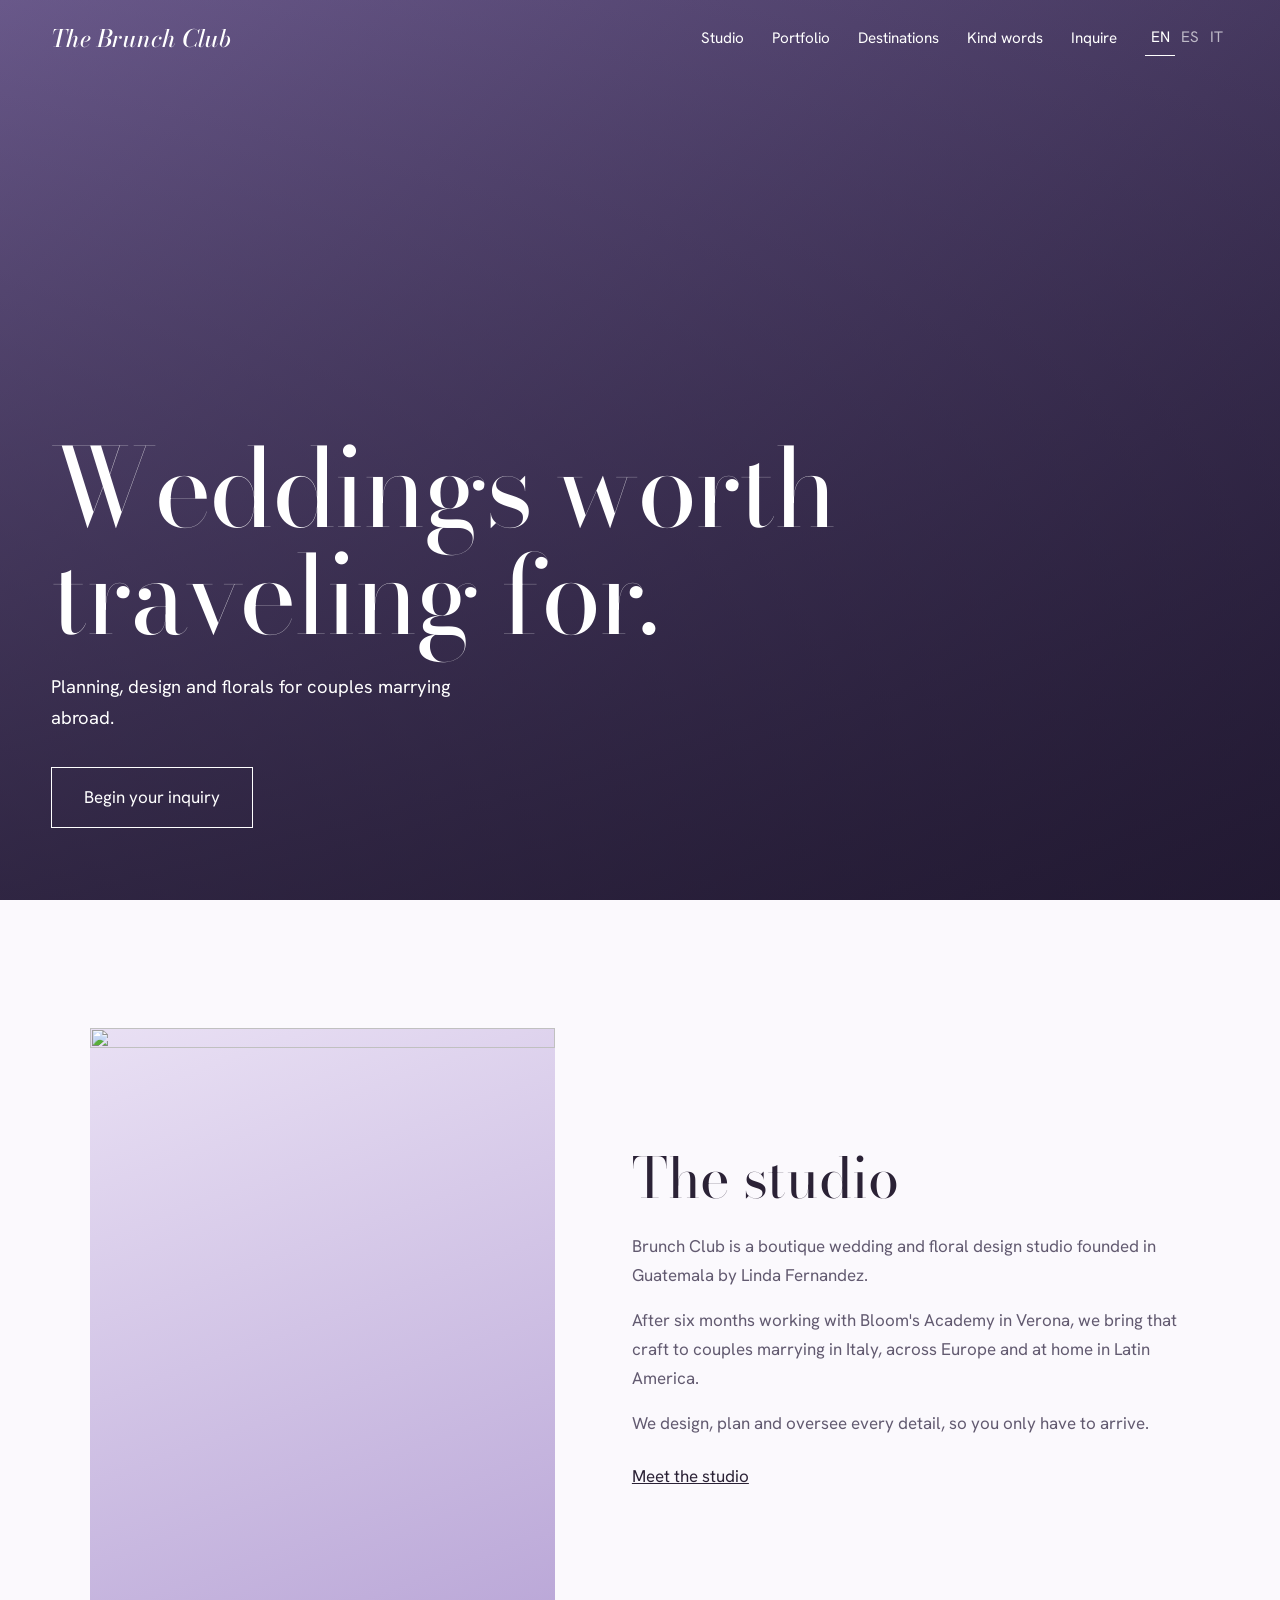
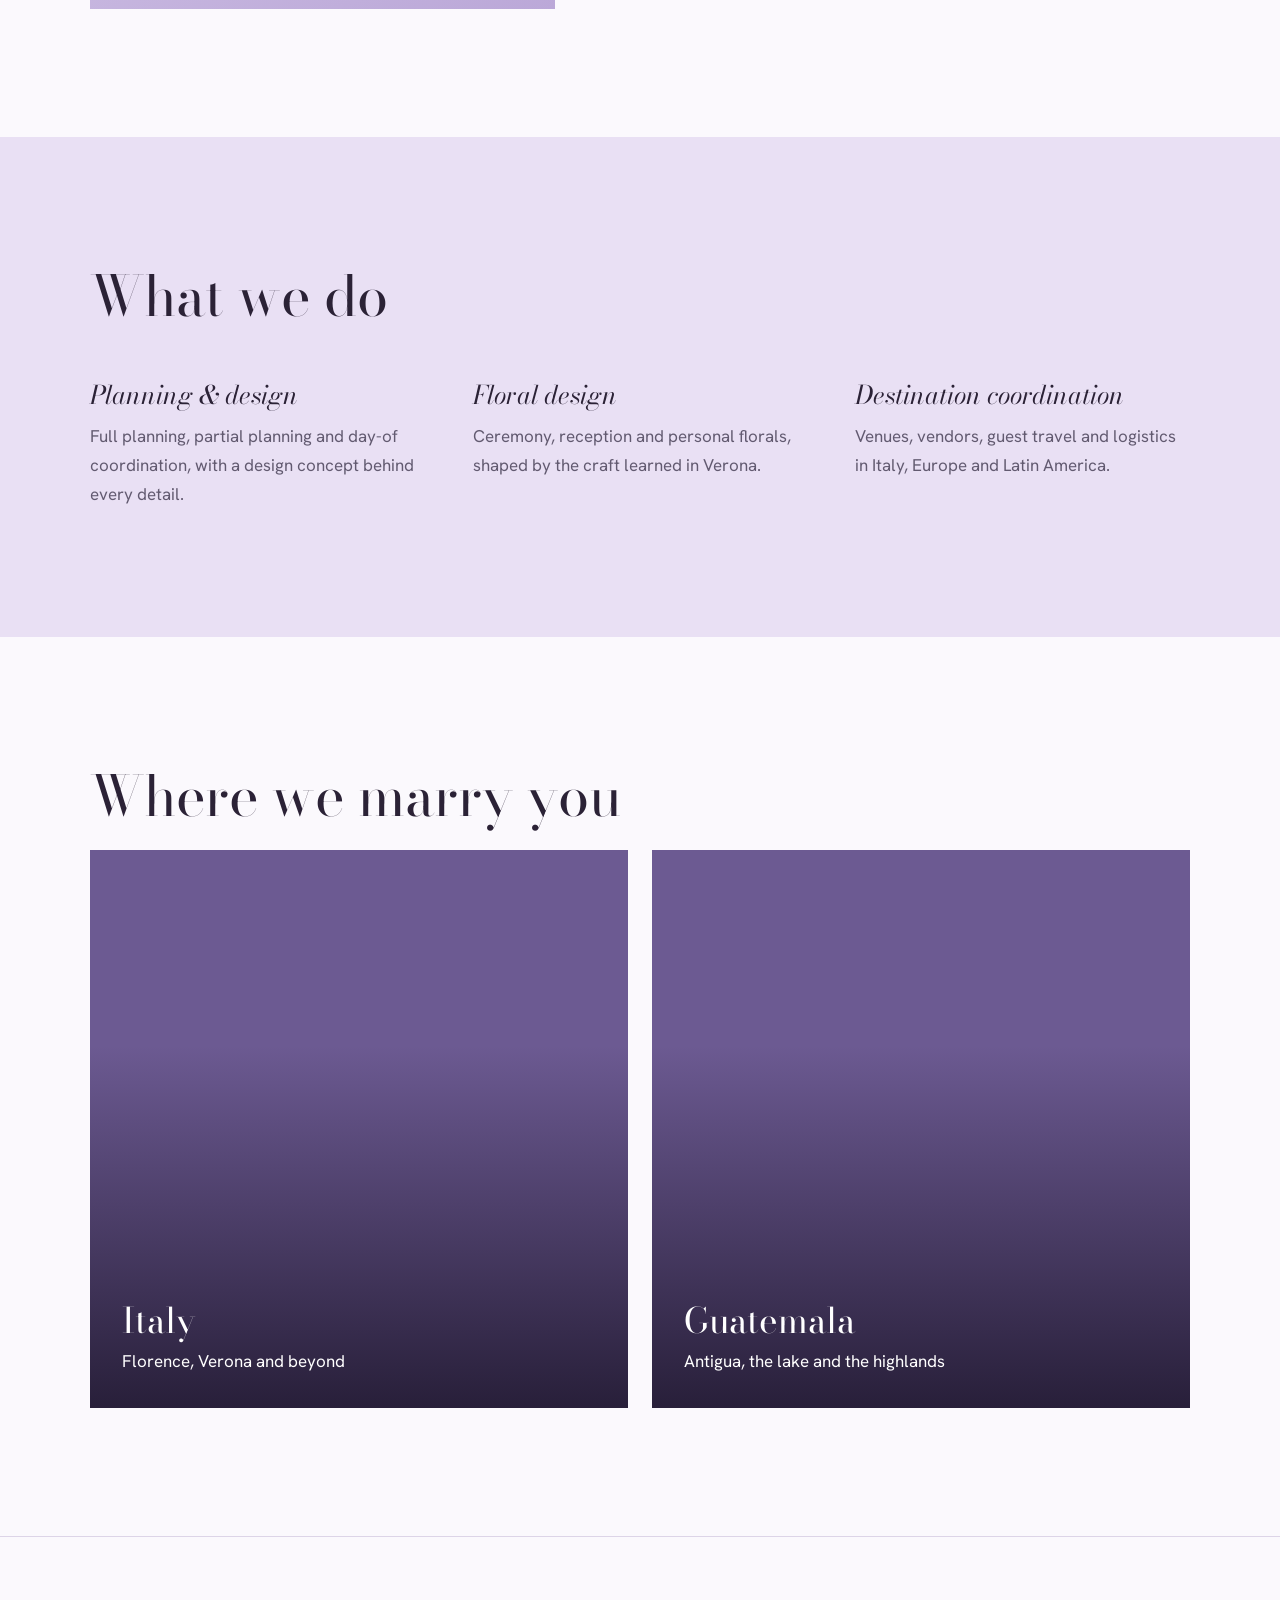
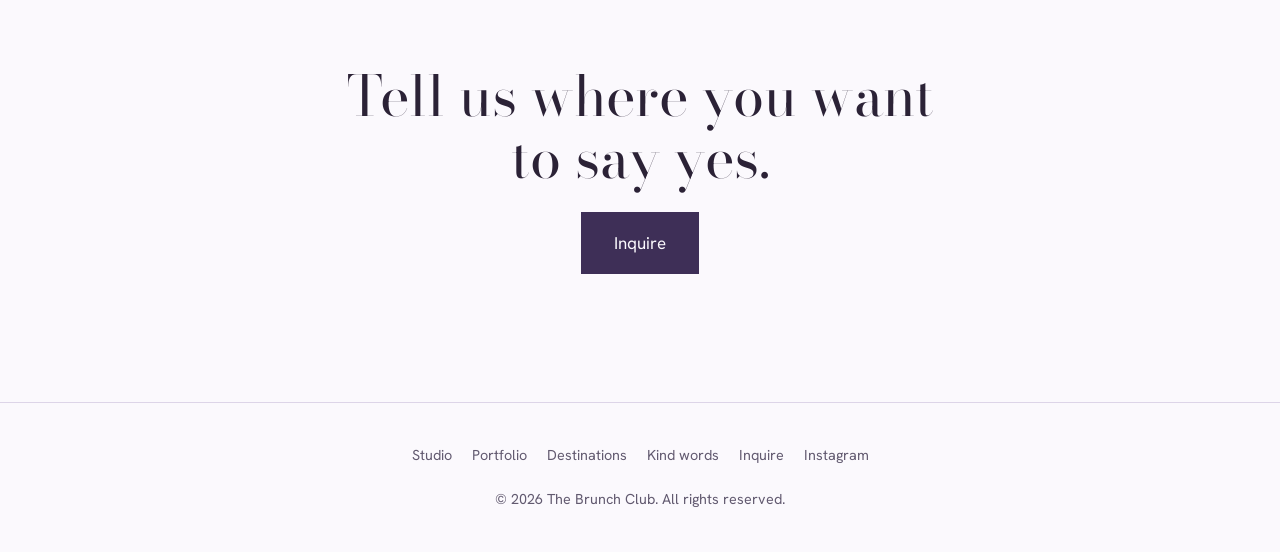
==== index.html @ f4964692 "New website design" ====
<!doctype html><html lang="en"><head><title>The Brunch Club | Destination Weddings</title><meta charset="utf-8"><meta name="viewport" content="width=device-width,initial-scale=1"><meta name="description" content="Boutique destination wedding planning, design and florals. Italy, Europe, Latin America."><link rel="preconnect" href="https://fonts.googleapis.com"><link rel="preconnect" href="https://fonts.gstatic.com" crossorigin><link href="https://fonts.googleapis.com/css2?family=Bodoni+Moda:ital,opsz,wght@0,6..96,400;0,6..96,500;1,6..96,400;1,6..96,500&family=Hanken+Grotesk:wght@400;500&display=swap" rel="stylesheet"><link rel="stylesheet" href="style.css"></head><body><header><a class="logo" href="index.html">The Brunch Club</a><nav><a class="hide" href="studio.html" data-i="n.studio"></a><a class="hide" href="portfolio.html" data-i="n.port"></a><a class="hide" href="destinations.html" data-i="n.dest"></a><a class="hide" href="kind-words.html" data-i="n.praise"></a><a href="inquire.html" data-i="n.inq"></a><span class="lang"><button data-l="en">EN</button><button data-l="es">ES</button><button data-l="it">IT</button></span></nav></header><main><div class="hero"><video class="bg" autoplay muted loop playsinline poster="images/hero.jpg"><source src="images/hero.mp4" type="video/mp4"></video><h1 data-i="h.t"></h1><p data-i="h.p"></p><div><a class="btn" href="inquire.html" data-i="h.c"></a></div></div><section><div class="wrap about"><img class="ph" src="images/studio.jpg" alt="" loading="lazy"><div><h2 data-i="a.t"></h2><p data-i="a.p1"></p><p data-i="a.p2"></p><p data-i="a.p3"></p><a class="more" href="studio.html" data-i="a.l"></a></div></div></section><section class="services"><div class="wrap"><h2 data-i="s.t"></h2><div class="cols"><div><h3 data-i="s1t"></h3><p data-i="s1d"></p></div><div><h3 data-i="s2t"></h3><p data-i="s2d"></p></div><div><h3 data-i="s3t"></h3><p data-i="s3d"></p></div></div></div></section><section><div class="wrap"><h2 data-i="d.t"></h2><div class="dest"><a href="inquire.html" style="--img:url(images/italy.jpg)"><h3 data-i="d1"></h3><span data-i="d1d"></span></a><a href="inquire.html" style="--img:url(images/guatemala.jpg)"><h3 data-i="d2"></h3><span data-i="d2d"></span></a></div></div></section><section class="cta"><h2 data-i="c.t"></h2><a class="btn fill" href="inquire.html" data-i="c.b"></a></section></main><footer><nav><a href="studio.html" data-i="n.studio"></a><a href="portfolio.html" data-i="n.port"></a><a href="destinations.html" data-i="n.dest"></a><a href="kind-words.html" data-i="n.praise"></a><a href="inquire.html" data-i="n.inq"></a><a href="https://instagram.com/brunchclub_gt">Instagram</a></nav><span>© 2026 The Brunch Club. <span data-i="foot"></span></span></footer><script src="i18n.js"></script><script>addEventListener('scroll',()=>document.querySelector('header').classList.toggle('solid',scrollY>innerHeight*.8),{passive:true})</script></body></html>
---- style.css ----
:root{--bg:#FBF9FD;--ink:#2B2236;--soft:#625A70;--lilac:#E9E0F4;--accent:#7A5FA8;--deep:#3E2F57;--line:#DDD5E8;
--serif:'Bodoni Moda',Georgia,serif;--sans:'Hanken Grotesk',system-ui,sans-serif}
@media(prefers-color-scheme:dark){:root{--bg:#1E1926;--ink:#F3EEF8;--soft:#B9B0C7;--lilac:#2E2540;--accent:#B9A2E0;--deep:#E9E0F4;--line:#3A3048}}
*{box-sizing:border-box;margin:0}html{scroll-behavior:smooth}
body{background:var(--bg);color:var(--ink);font:400 1.0625rem/1.7 var(--sans)}
a{color:inherit}img,video{max-width:100%;display:block}
:focus-visible{outline:2px solid var(--accent);outline-offset:3px}
header{position:fixed;inset:0 0 auto;z-index:10;display:flex;justify-content:space-between;align-items:center;padding:1.25rem clamp(1.25rem,4vw,3.5rem);color:#fff}
header.solid{background:var(--bg);color:var(--ink);border-bottom:1px solid var(--line)}
.logo{font:italic 500 1.5rem var(--serif);text-decoration:none}
nav{display:flex;gap:1.75rem;align-items:center;font-size:.95rem}
nav a{text-decoration:none}nav a:hover{text-decoration:underline;text-underline-offset:6px}
.lang button{background:none;border:0;color:inherit;font:inherit;cursor:pointer;padding:.25rem .35rem;opacity:.65}
.lang button[aria-pressed=true]{opacity:1;border-bottom:1px solid currentColor}
.hero{position:relative;overflow:hidden;min-height:100svh;display:grid;align-content:end;padding:0 clamp(1.25rem,4vw,3.5rem) clamp(2.5rem,8vh,6rem);color:#fff;background:linear-gradient(135deg,#7D6AA3,#33274A)}
.hero .bg{position:absolute;inset:0;width:100%;height:100%;object-fit:cover}
.hero::after{content:"";position:absolute;inset:0;background:linear-gradient(180deg,rgba(25,18,38,.2),rgba(25,18,38,.68))}
.hero>*:not(video){position:relative;z-index:1}
.hero h1{font:400 clamp(2.8rem,8.5vw,8rem)/.98 var(--serif);max-width:12ch;letter-spacing:-.02em}
.hero p{max-width:42ch;margin:1.5rem 0 2rem;font-size:1.15rem}
.btn{display:inline-block;padding:.95rem 2rem;border:1px solid currentColor;text-decoration:none;background:none;color:inherit;font:inherit;cursor:pointer;transition:background .2s,color .2s}
.hero .btn:hover{background:#fff;color:#2B2236}
.btn.fill{background:var(--deep);color:var(--bg);border-color:var(--deep)}.btn.fill:hover{background:var(--accent);border-color:var(--accent);color:#fff}
section{padding:clamp(4rem,10vw,9rem) clamp(1.25rem,4vw,3.5rem)}
.wrap{max-width:1100px;margin:auto}
h1.pt{font:400 clamp(2.4rem,6vw,4.5rem)/1.05 var(--serif)}
h2{font:400 clamp(2rem,4.5vw,3.5rem)/1.1 var(--serif);margin-bottom:1.5rem}
.sub{color:var(--soft);margin-top:1rem;max-width:56ch}
.about{display:grid;grid-template-columns:5fr 6fr;gap:clamp(2rem,6vw,6rem);align-items:center}
.ph{aspect-ratio:4/5;object-fit:cover;width:100%;background:linear-gradient(160deg,#E9E0F4,#BBA8D8)}
.about p+p,.about p+a{margin-top:1rem}.about p{color:var(--soft);max-width:60ch}
.about a.more{display:inline-block;margin-top:1.5rem}
.services{background:var(--lilac)}
.cols{display:grid;grid-template-columns:repeat(auto-fit,minmax(240px,1fr));gap:3rem;margin-top:3rem}
.cols h3{font:italic 400 1.6rem var(--serif);margin-bottom:.5rem}.cols p{color:var(--soft)}
.dest{display:grid;grid-template-columns:1fr 1fr;gap:1.5rem}
.dest a{min-height:62vh;display:flex;flex-direction:column;justify-content:end;padding:2rem;color:#fff;text-decoration:none;background:linear-gradient(180deg,transparent 35%,rgba(25,18,38,.82)),var(--img) center/cover,#6C5A92}
.dest h3{font:400 2.2rem var(--serif)}
.pgrid{display:grid;grid-template-columns:repeat(3,1fr);gap:1.5rem;margin-top:3rem}
.pgrid figure img{aspect-ratio:4/5;object-fit:cover;width:100%;background:linear-gradient(160deg,#E9E0F4,#BBA8D8)}
.pgrid figcaption{margin-top:.6rem;color:var(--soft);font-size:.95rem}
.quotes{display:grid;gap:3.5rem;margin-top:3rem;max-width:760px}
blockquote{font:italic 400 clamp(1.4rem,2.6vw,2rem)/1.35 var(--serif)}blockquote cite{display:block;margin-top:1rem;font:400 .95rem var(--sans);color:var(--soft)}
.cta{text-align:center;border-top:1px solid var(--line)}.cta h2{max-width:18ch;margin-inline:auto}
.page{padding-top:7rem}
footer{padding:2.5rem clamp(1.25rem,4vw,3.5rem);border-top:1px solid var(--line);color:var(--soft);font-size:.9rem;display:grid;gap:1.25rem;justify-items:center;text-align:center}
footer nav{flex-wrap:wrap;justify-content:center;gap:1.25rem;font-size:.9rem}
.formpage .wrap{max-width:720px}
form{display:grid;gap:1.5rem;margin-top:2.5rem}.row{display:grid;grid-template-columns:1fr 1fr;gap:1.5rem}
label{display:grid;gap:.4rem;font-size:.9rem;color:var(--soft)}
input,select,textarea{font:inherit;color:var(--ink);background:transparent;border:0;border-bottom:1px solid var(--line);padding:.6rem 0;border-radius:0}
input:focus,select:focus,textarea:focus{outline:0;border-color:var(--accent)}
select option{color:#000}.hp{position:absolute;left:-9999px}
#status{min-height:1.5rem}#status.err{color:#B3402F}
@media(max-width:760px){.about,.dest,.row,.pgrid{grid-template-columns:1fr}header nav a.hide{display:none}.dest a{min-height:48vh}}
@media(prefers-reduced-motion:reduce){html{scroll-behavior:auto}*{transition:none!important}.hero .bg{display:none}}
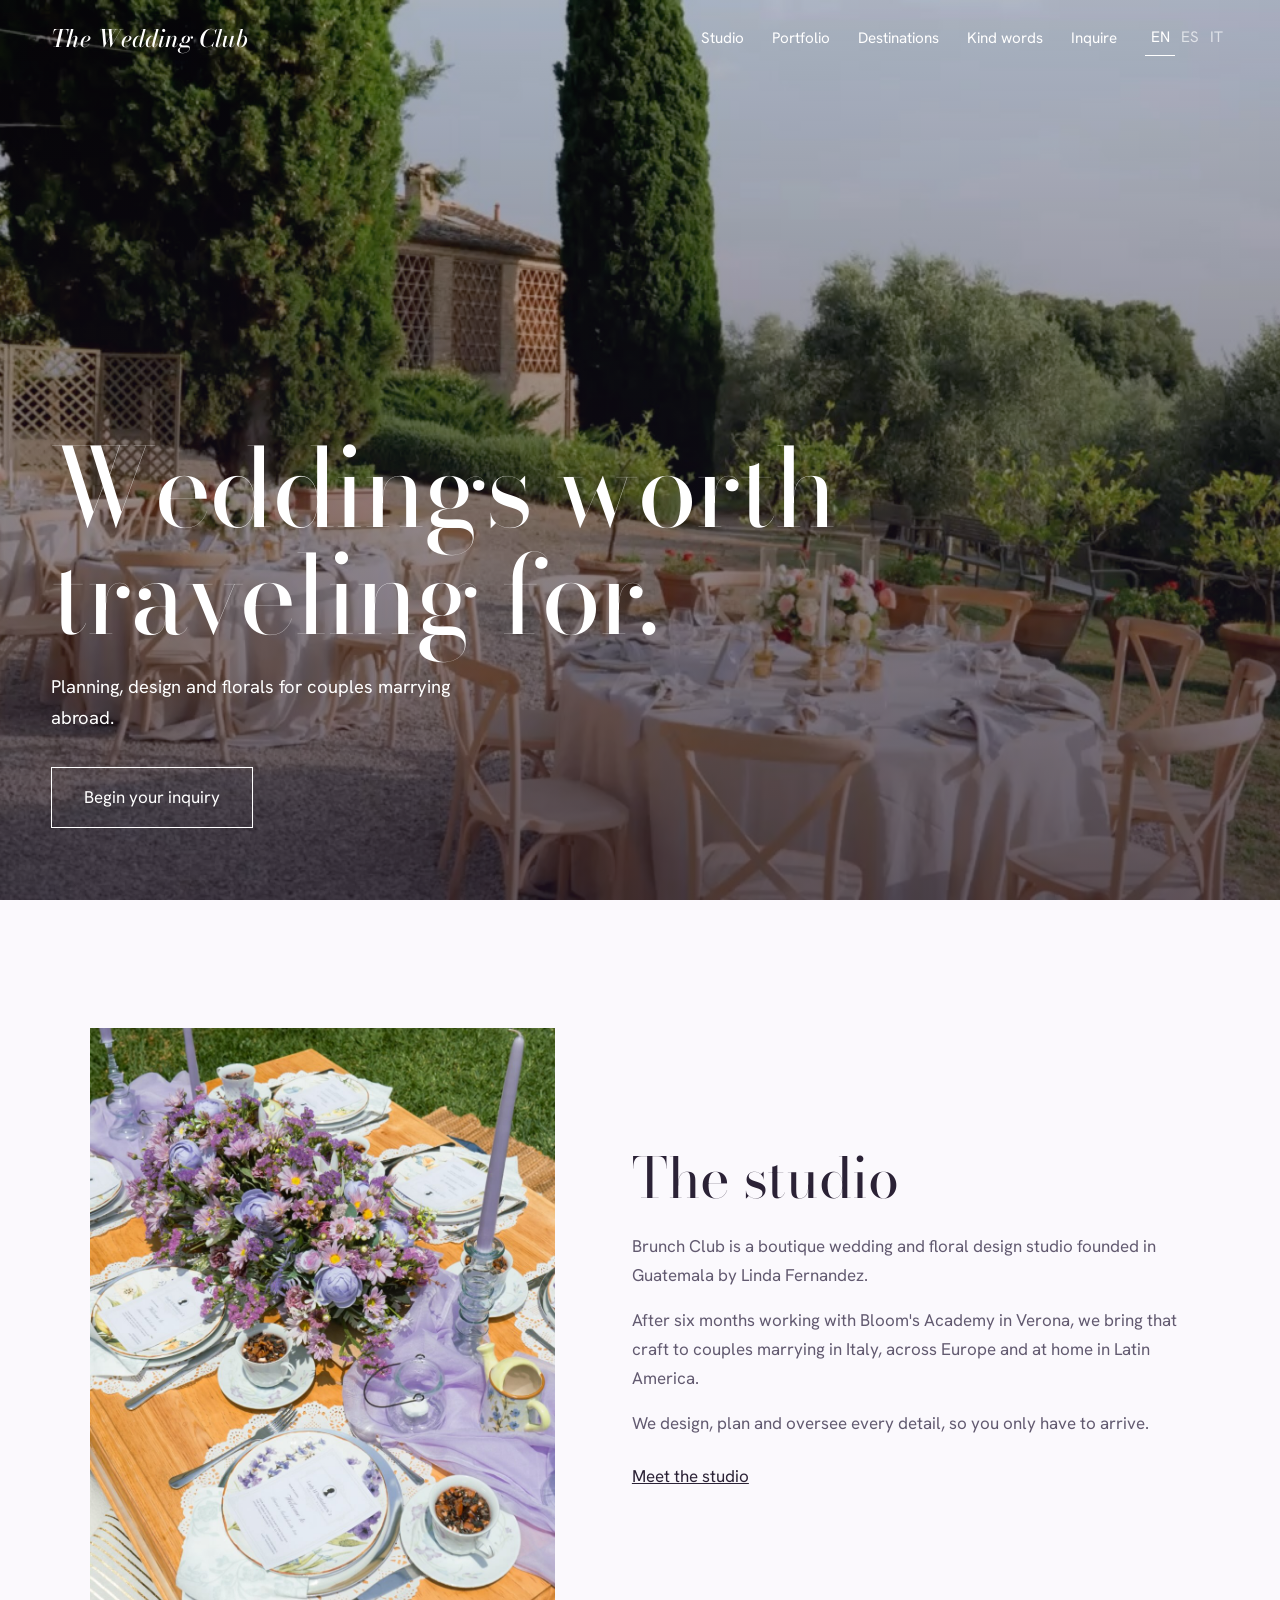
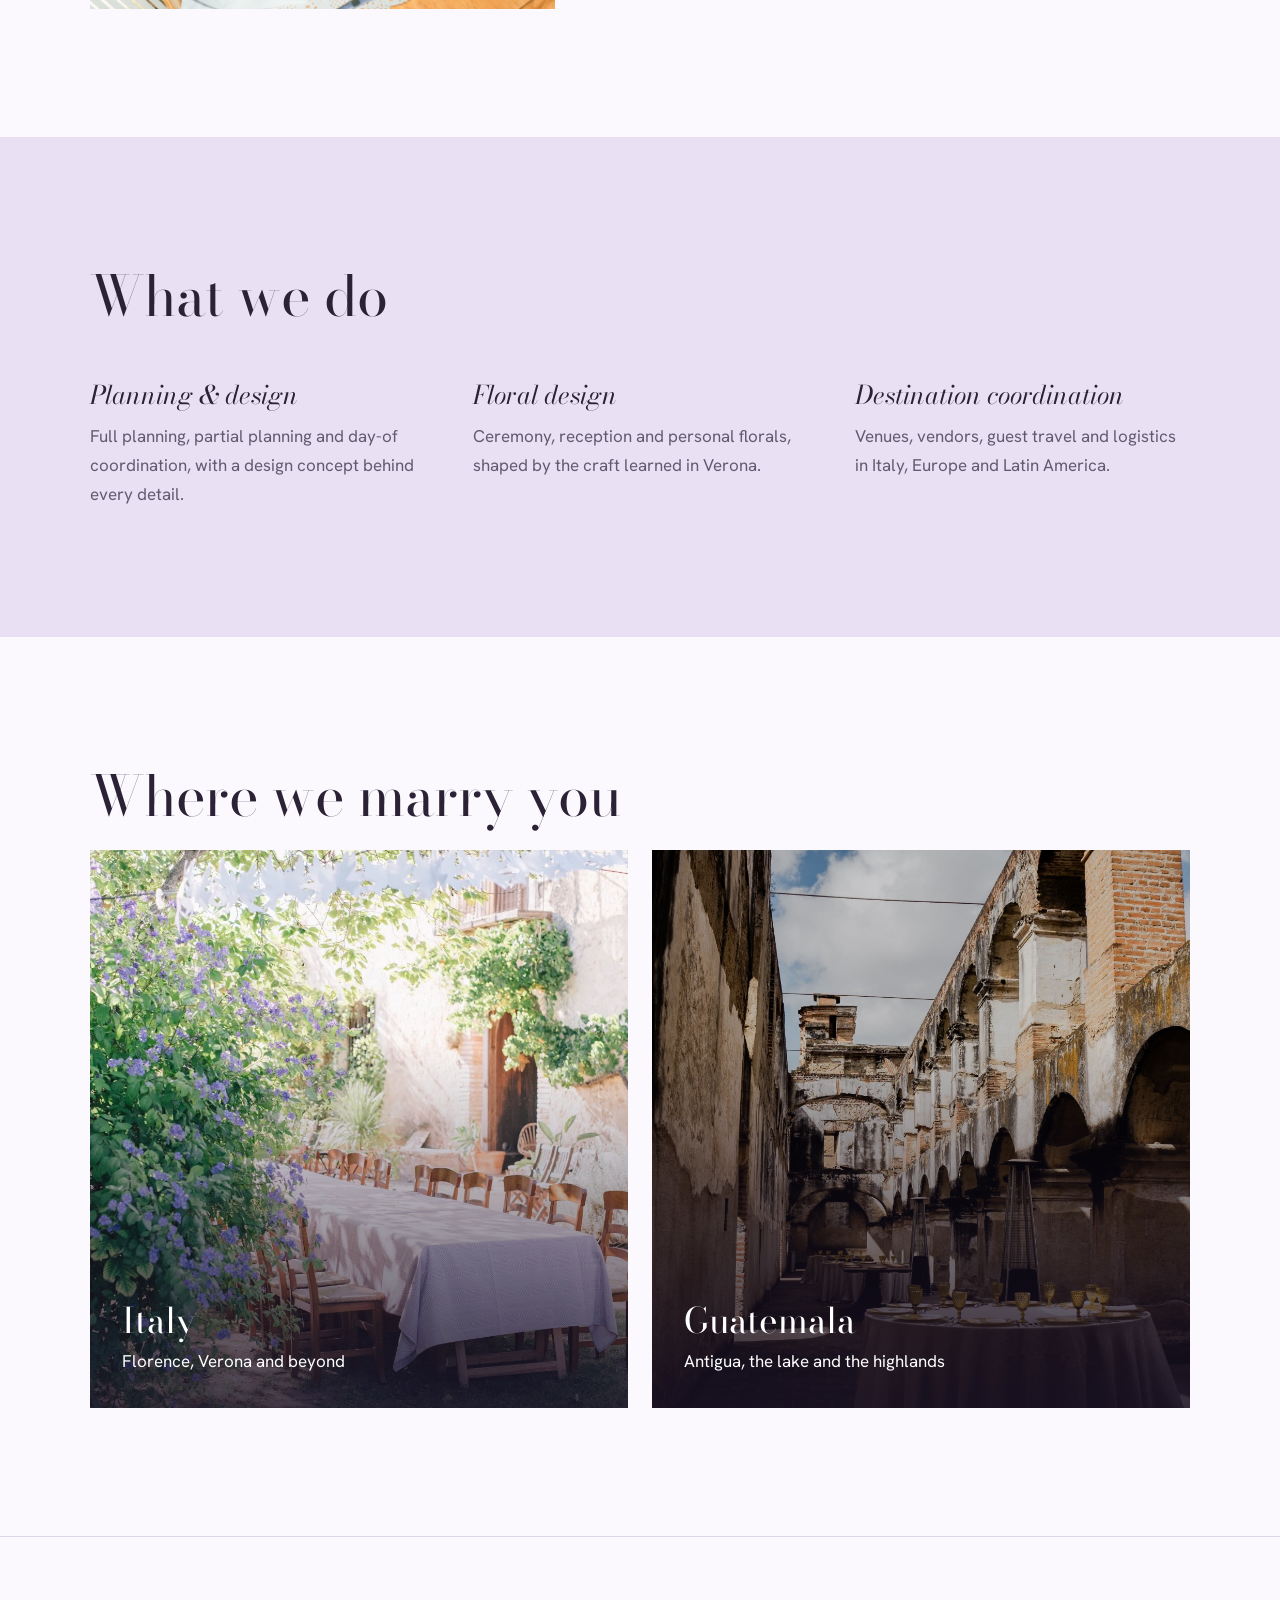
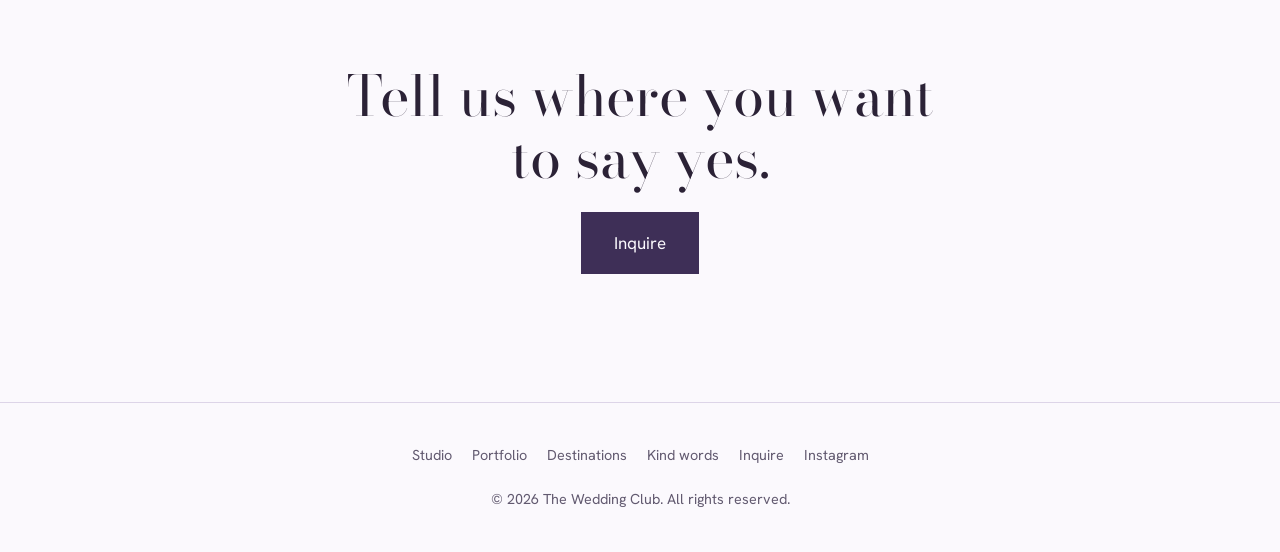
==== commit b96268d1: "The Wedding Club" ====
--- a/index.html
+++ b/index.html
@@ -1 +1 @@
-<!doctype html><html lang="en"><head><title>The Brunch Club | Destination Weddings</title><meta charset="utf-8"><meta name="viewport" content="width=device-width,initial-scale=1"><meta name="description" content="Boutique destination wedding planning, design and florals. Italy, Europe, Latin America."><link rel="preconnect" href="https://fonts.googleapis.com"><link rel="preconnect" href="https://fonts.gstatic.com" crossorigin><link href="https://fonts.googleapis.com/css2?family=Bodoni+Moda:ital,opsz,wght@0,6..96,400;0,6..96,500;1,6..96,400;1,6..96,500&family=Hanken+Grotesk:wght@400;500&display=swap" rel="stylesheet"><link rel="stylesheet" href="style.css"></head><body><header><a class="logo" href="index.html">The Brunch Club</a><nav><a class="hide" href="studio.html" data-i="n.studio"></a><a class="hide" href="portfolio.html" data-i="n.port"></a><a class="hide" href="destinations.html" data-i="n.dest"></a><a class="hide" href="kind-words.html" data-i="n.praise"></a><a href="inquire.html" data-i="n.inq"></a><span class="lang"><button data-l="en">EN</button><button data-l="es">ES</button><button data-l="it">IT</button></span></nav></header><main><div class="hero"><video class="bg" autoplay muted loop playsinline poster="images/hero.jpg"><source src="images/hero.mp4" type="video/mp4"></video><h1 data-i="h.t"></h1><p data-i="h.p"></p><div><a class="btn" href="inquire.html" data-i="h.c"></a></div></div><section><div class="wrap about"><img class="ph" src="images/studio.jpg" alt="" loading="lazy"><div><h2 data-i="a.t"></h2><p data-i="a.p1"></p><p data-i="a.p2"></p><p data-i="a.p3"></p><a class="more" href="studio.html" data-i="a.l"></a></div></div></section><section class="services"><div class="wrap"><h2 data-i="s.t"></h2><div class="cols"><div><h3 data-i="s1t"></h3><p data-i="s1d"></p></div><div><h3 data-i="s2t"></h3><p data-i="s2d"></p></div><div><h3 data-i="s3t"></h3><p data-i="s3d"></p></div></div></div></section><section><div class="wrap"><h2 data-i="d.t"></h2><div class="dest"><a href="inquire.html" style="--img:url(images/italy.jpg)"><h3 data-i="d1"></h3><span data-i="d1d"></span></a><a href="inquire.html" style="--img:url(images/guatemala.jpg)"><h3 data-i="d2"></h3><span data-i="d2d"></span></a></div></div></section><section class="cta"><h2 data-i="c.t"></h2><a class="btn fill" href="inquire.html" data-i="c.b"></a></section></main><footer><nav><a href="studio.html" data-i="n.studio"></a><a href="portfolio.html" data-i="n.port"></a><a href="destinations.html" data-i="n.dest"></a><a href="kind-words.html" data-i="n.praise"></a><a href="inquire.html" data-i="n.inq"></a><a href="https://instagram.com/brunchclub_gt">Instagram</a></nav><span>© 2026 The Brunch Club. <span data-i="foot"></span></span></footer><script src="i18n.js"></script><script>addEventListener('scroll',()=>document.querySelector('header').classList.toggle('solid',scrollY>innerHeight*.8),{passive:true})</script></body></html>
+<!doctype html><html lang="en"><head><title>The Wedding Club | Destination Weddings</title><meta charset="utf-8"><meta name="viewport" content="width=device-width,initial-scale=1"><meta name="description" content="Boutique destination wedding planning, design and florals. Italy, Europe, Latin America."><link rel="preconnect" href="https://fonts.googleapis.com"><link rel="preconnect" href="https://fonts.gstatic.com" crossorigin><link href="https://fonts.googleapis.com/css2?family=Bodoni+Moda:ital,opsz,wght@0,6..96,400;0,6..96,500;1,6..96,400;1,6..96,500&family=Hanken+Grotesk:wght@400;500&display=swap" rel="stylesheet"><link rel="stylesheet" href="style.css"></head><body><header><a class="logo" href="index.html">The Wedding Club</a><nav><a class="hide" href="studio.html" data-i="n.studio"></a><a class="hide" href="portfolio.html" data-i="n.port"></a><a class="hide" href="destinations.html" data-i="n.dest"></a><a class="hide" href="kind-words.html" data-i="n.praise"></a><a href="inquire.html" data-i="n.inq"></a><span class="lang"><button data-l="en">EN</button><button data-l="es">ES</button><button data-l="it">IT</button></span></nav></header><main><div class="hero"><video class="bg" autoplay muted loop playsinline poster="images/hero.jpg"><source src="images/hero.mp4" type="video/mp4"></video><h1 data-i="h.t"></h1><p data-i="h.p"></p><div><a class="btn" href="inquire.html" data-i="h.c"></a></div></div><section><div class="wrap about"><img class="ph" src="images/studio.jpg" alt="" loading="lazy"><div><h2 data-i="a.t"></h2><p data-i="a.p1"></p><p data-i="a.p2"></p><p data-i="a.p3"></p><a class="more" href="studio.html" data-i="a.l"></a></div></div></section><section class="services"><div class="wrap"><h2 data-i="s.t"></h2><div class="cols"><div><h3 data-i="s1t"></h3><p data-i="s1d"></p></div><div><h3 data-i="s2t"></h3><p data-i="s2d"></p></div><div><h3 data-i="s3t"></h3><p data-i="s3d"></p></div></div></div></section><section><div class="wrap"><h2 data-i="d.t"></h2><div class="dest"><a href="inquire.html" style="--img:url(images/italy.jpg)"><h3 data-i="d1"></h3><span data-i="d1d"></span></a><a href="inquire.html" style="--img:url(images/guatemala.jpg)"><h3 data-i="d2"></h3><span data-i="d2d"></span></a></div></div></section><section class="cta"><h2 data-i="c.t"></h2><a class="btn fill" href="inquire.html" data-i="c.b"></a></section></main><footer><nav><a href="studio.html" data-i="n.studio"></a><a href="portfolio.html" data-i="n.port"></a><a href="destinations.html" data-i="n.dest"></a><a href="kind-words.html" data-i="n.praise"></a><a href="inquire.html" data-i="n.inq"></a><a href="https://instagram.com/brunchclub_gt">Instagram</a></nav><span>© 2026 The Wedding Club. <span data-i="foot"></span></span></footer><script src="i18n.js"></script><script>addEventListener('scroll',()=>document.querySelector('header').classList.toggle('solid',scrollY>innerHeight*.8),{passive:true})</script></body></html>
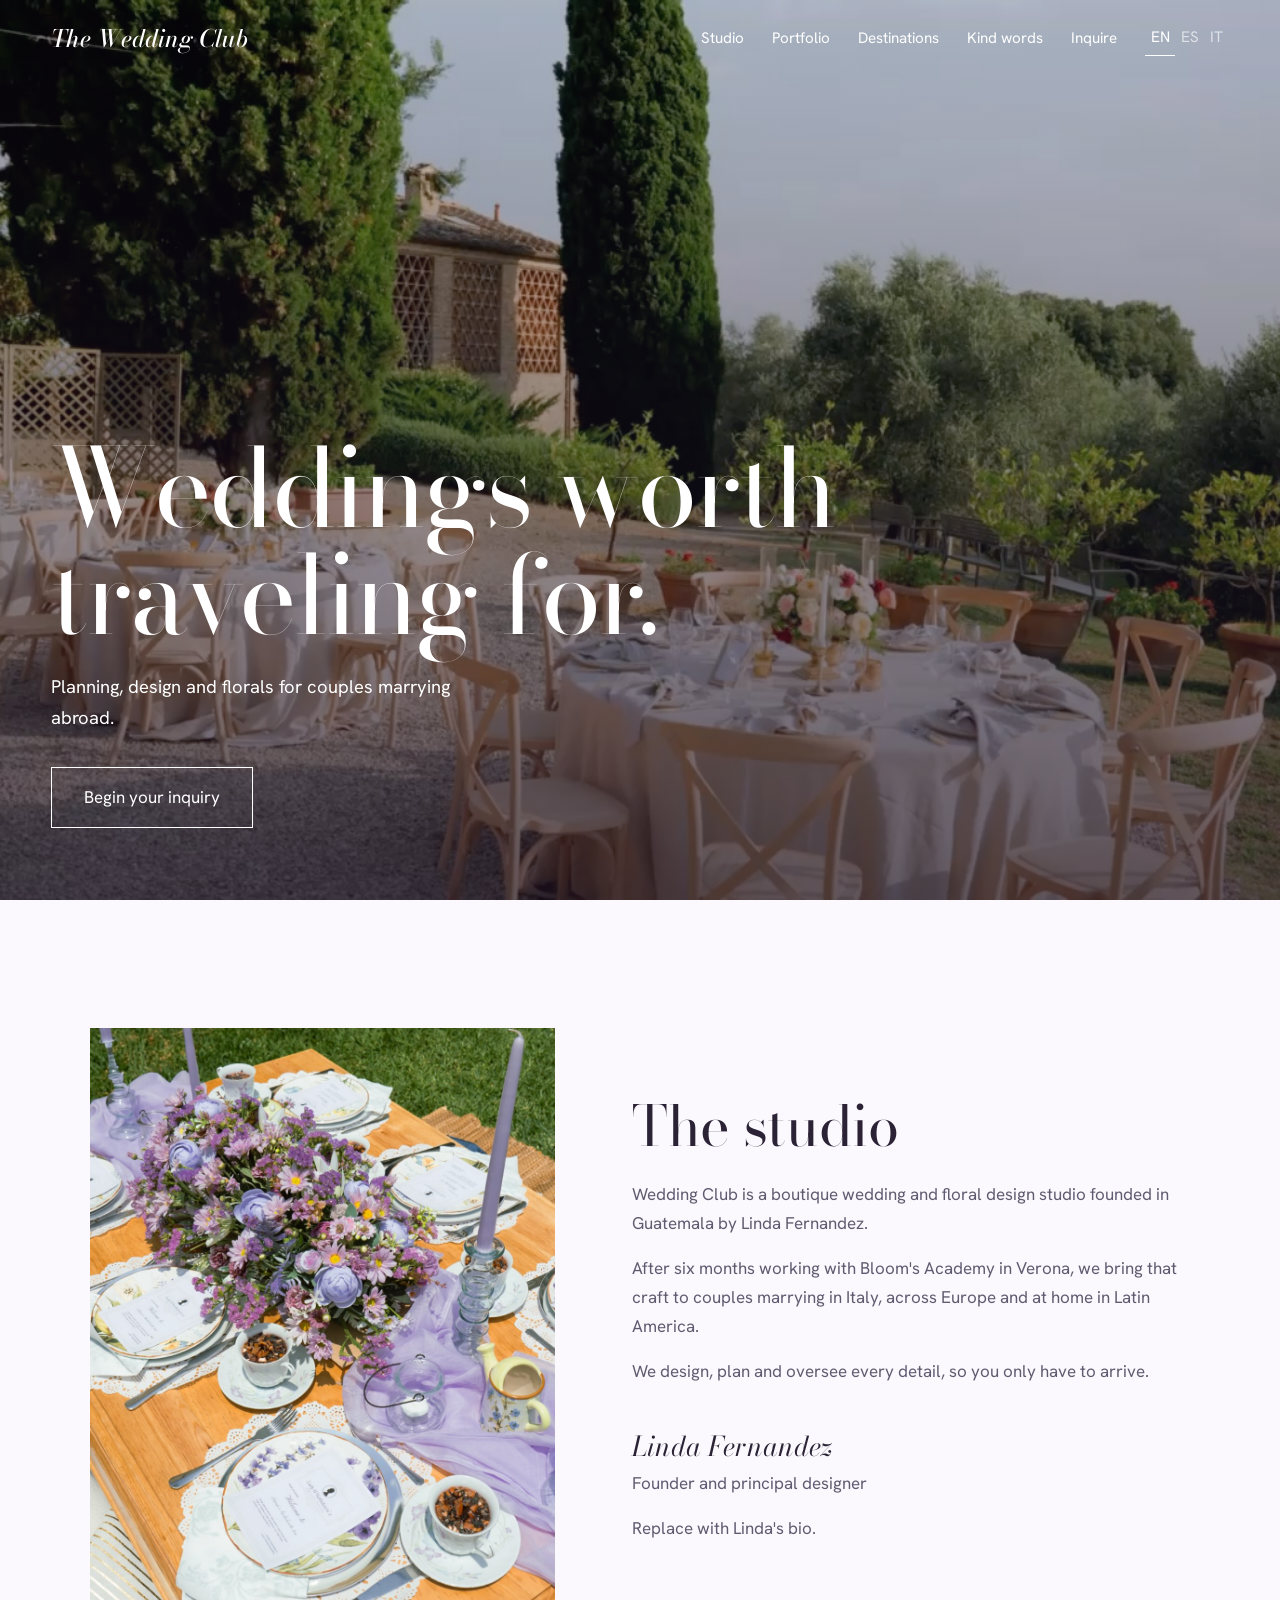
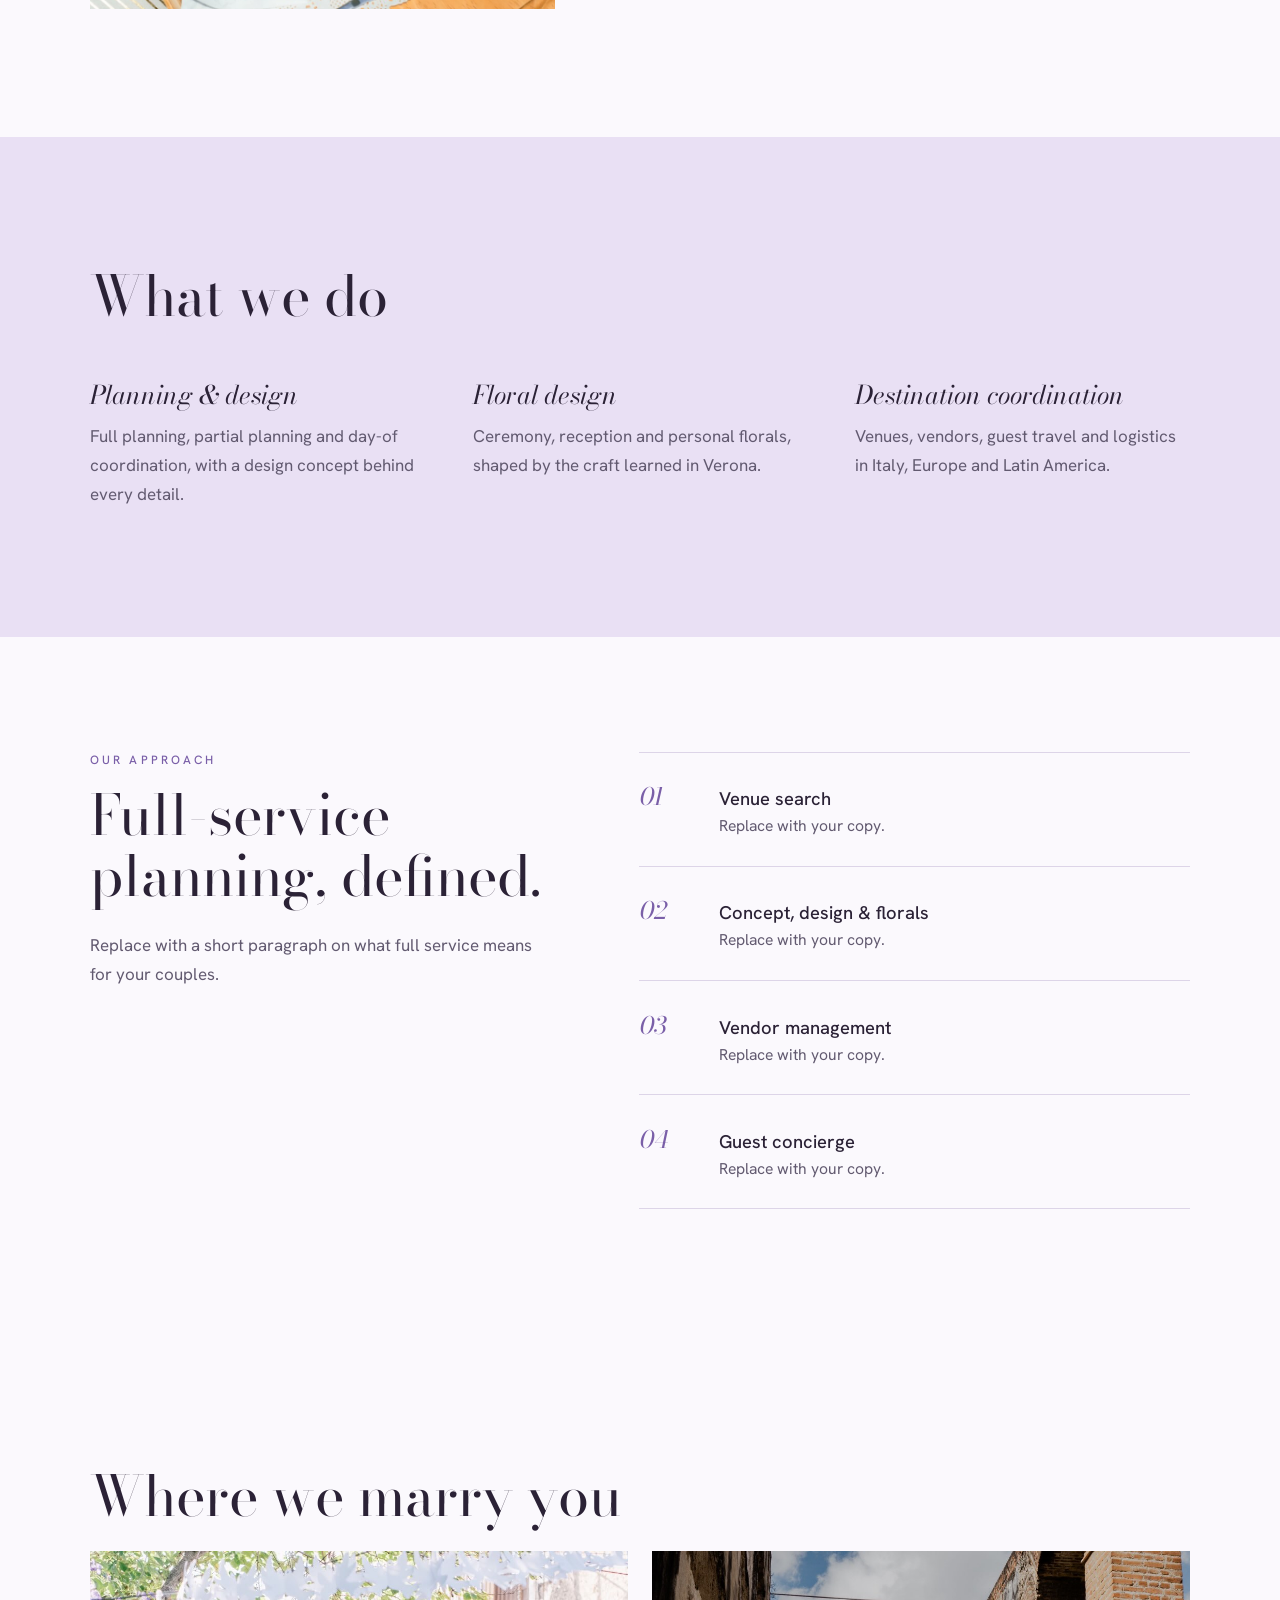
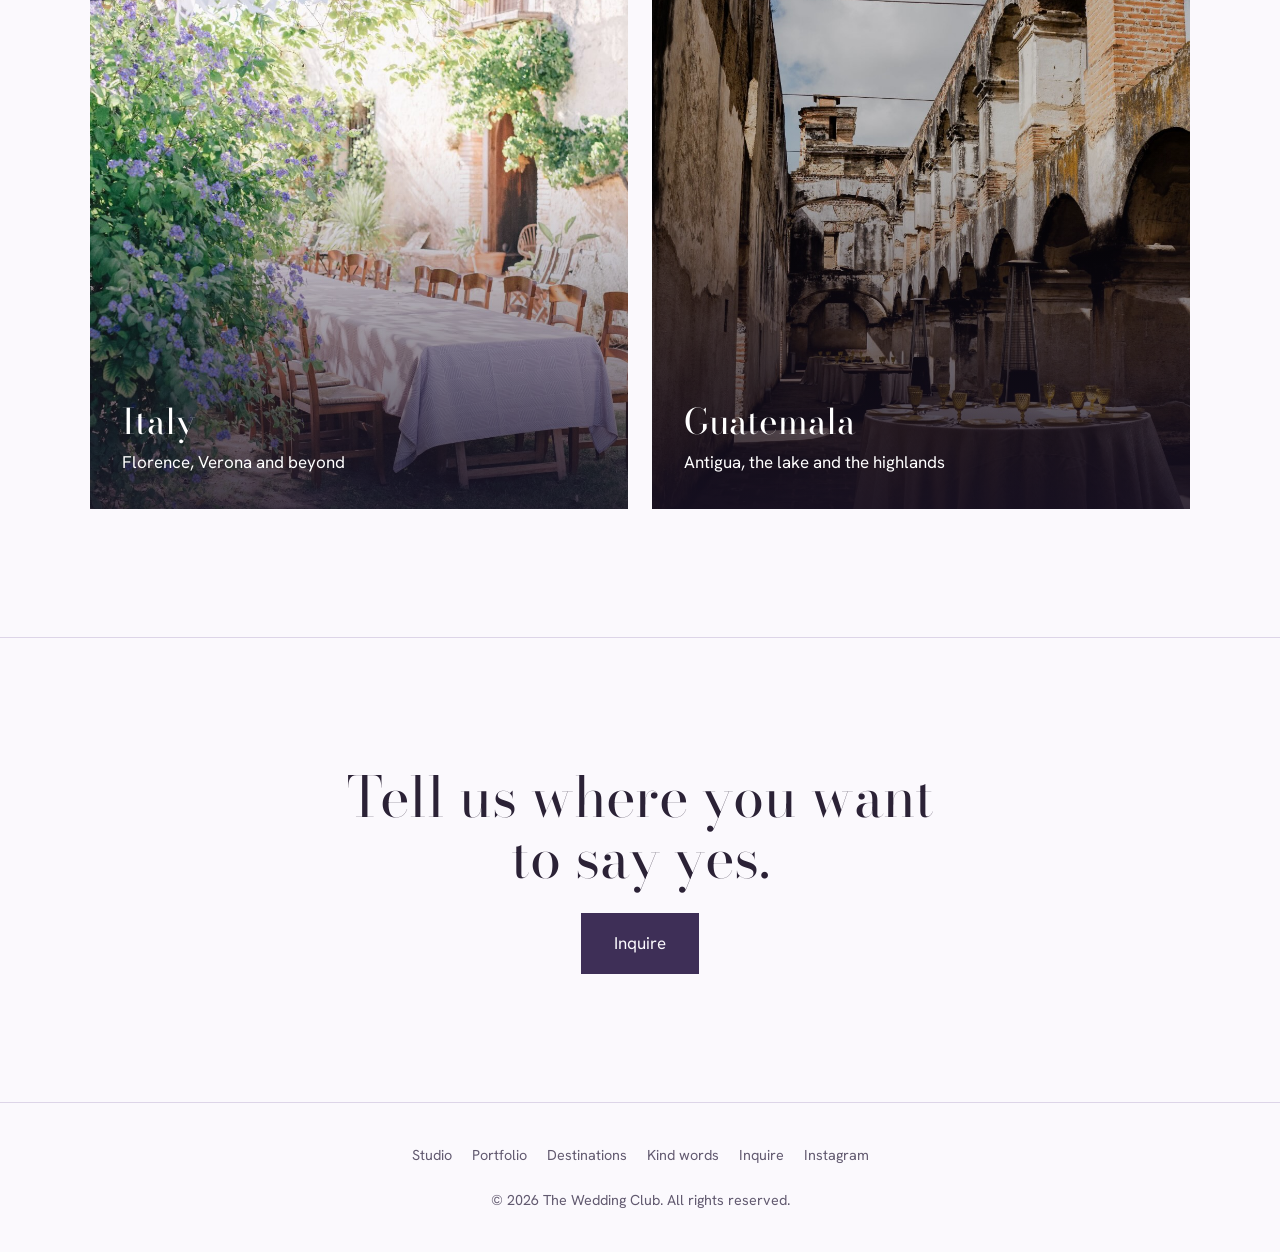
==== commit 54c7eeaf: "new design ideas" ====
--- a/index.html
+++ b/index.html
@@ -1 +1 @@
-<!doctype html><html lang="en"><head><title>The Wedding Club | Destination Weddings</title><meta charset="utf-8"><meta name="viewport" content="width=device-width,initial-scale=1"><meta name="description" content="Boutique destination wedding planning, design and florals. Italy, Europe, Latin America."><link rel="preconnect" href="https://fonts.googleapis.com"><link rel="preconnect" href="https://fonts.gstatic.com" crossorigin><link href="https://fonts.googleapis.com/css2?family=Bodoni+Moda:ital,opsz,wght@0,6..96,400;0,6..96,500;1,6..96,400;1,6..96,500&family=Hanken+Grotesk:wght@400;500&display=swap" rel="stylesheet"><link rel="stylesheet" href="style.css"></head><body><header><a class="logo" href="index.html">The Wedding Club</a><nav><a class="hide" href="studio.html" data-i="n.studio"></a><a class="hide" href="portfolio.html" data-i="n.port"></a><a class="hide" href="destinations.html" data-i="n.dest"></a><a class="hide" href="kind-words.html" data-i="n.praise"></a><a href="inquire.html" data-i="n.inq"></a><span class="lang"><button data-l="en">EN</button><button data-l="es">ES</button><button data-l="it">IT</button></span></nav></header><main><div class="hero"><video class="bg" autoplay muted loop playsinline poster="images/hero.jpg"><source src="images/hero.mp4" type="video/mp4"></video><h1 data-i="h.t"></h1><p data-i="h.p"></p><div><a class="btn" href="inquire.html" data-i="h.c"></a></div></div><section><div class="wrap about"><img class="ph" src="images/studio.jpg" alt="" loading="lazy"><div><h2 data-i="a.t"></h2><p data-i="a.p1"></p><p data-i="a.p2"></p><p data-i="a.p3"></p><a class="more" href="studio.html" data-i="a.l"></a></div></div></section><section class="services"><div class="wrap"><h2 data-i="s.t"></h2><div class="cols"><div><h3 data-i="s1t"></h3><p data-i="s1d"></p></div><div><h3 data-i="s2t"></h3><p data-i="s2d"></p></div><div><h3 data-i="s3t"></h3><p data-i="s3d"></p></div></div></div></section><section><div class="wrap"><h2 data-i="d.t"></h2><div class="dest"><a href="inquire.html" style="--img:url(images/italy.jpg)"><h3 data-i="d1"></h3><span data-i="d1d"></span></a><a href="inquire.html" style="--img:url(images/guatemala.jpg)"><h3 data-i="d2"></h3><span data-i="d2d"></span></a></div></div></section><section class="cta"><h2 data-i="c.t"></h2><a class="btn fill" href="inquire.html" data-i="c.b"></a></section></main><footer><nav><a href="studio.html" data-i="n.studio"></a><a href="portfolio.html" data-i="n.port"></a><a href="destinations.html" data-i="n.dest"></a><a href="kind-words.html" data-i="n.praise"></a><a href="inquire.html" data-i="n.inq"></a><a href="https://instagram.com/brunchclub_gt">Instagram</a></nav><span>© 2026 The Wedding Club. <span data-i="foot"></span></span></footer><script src="i18n.js"></script><script>addEventListener('scroll',()=>document.querySelector('header').classList.toggle('solid',scrollY>innerHeight*.8),{passive:true})</script></body></html>
+<!doctype html><html lang="en"><head><title>The Wedding Club | Destination Weddings</title><meta charset="utf-8"><meta name="viewport" content="width=device-width,initial-scale=1"><meta name="description" content="Boutique destination wedding planning, design and florals. Italy, Europe, Latin America."><link rel="preconnect" href="https://fonts.googleapis.com"><link rel="preconnect" href="https://fonts.gstatic.com" crossorigin><link href="https://fonts.googleapis.com/css2?family=Bodoni+Moda:ital,opsz,wght@0,6..96,400;0,6..96,500;1,6..96,400;1,6..96,500&family=Hanken+Grotesk:wght@400;500&display=swap" rel="stylesheet"><link rel="stylesheet" href="style.css"></head><body><header><a class="logo" href="index.html">The Wedding Club</a><nav><a class="hide" href="index.html#studio" data-i="n.studio"></a><a class="hide" href="portfolio.html" data-i="n.port"></a><a class="hide" href="destinations.html" data-i="n.dest"></a><a class="hide" href="kind-words.html" data-i="n.praise"></a><a href="inquire.html" data-i="n.inq"></a><span class="lang"><button data-l="en">EN</button><button data-l="es">ES</button><button data-l="it">IT</button></span></nav></header><main><div class="hero"><video class="bg" autoplay muted loop playsinline poster="images/hero.jpg"><source src="images/hero.mp4" type="video/mp4"></video><h1 data-i="h.t"></h1><p data-i="h.p"></p><div><a class="btn" href="inquire.html" data-i="h.c"></a></div></div><section id="studio"><div class="wrap about"><img class="ph" src="images/studio.jpg" alt="" loading="lazy"><div><h2 data-i="a.t"></h2><p data-i="a.p1"></p><p data-i="a.p2"></p><p data-i="a.p3"></p><h3 class="who">Linda Fernandez</h3><p class="role" data-i="st.r"></p><p data-i="st.b"></p></div></div></section><section class="services"><div class="wrap"><h2 data-i="s.t"></h2><div class="cols"><div><h3 data-i="s1t"></h3><p data-i="s1d"></p></div><div><h3 data-i="s2t"></h3><p data-i="s2d"></p></div><div><h3 data-i="s3t"></h3><p data-i="s3d"></p></div></div></div></section><section class="approach"><div class="wrap"><div><p class="eyebrow" data-i="ap.e"></p><h2 data-i="ap.t"></h2><p class="sub" data-i="ap.p"></p></div><div class="rows"><div><i>01</i><p><b data-i="ap1t"></b><span data-i="ap.d"></span></p></div><div><i>02</i><p><b data-i="ap2t"></b><span data-i="ap.d"></span></p></div><div><i>03</i><p><b data-i="ap3t"></b><span data-i="ap.d"></span></p></div><div><i>04</i><p><b data-i="ap4t"></b><span data-i="ap.d"></span></p></div></div></div></section><section><div class="wrap"><h2 data-i="d.t"></h2><div class="dest"><a href="inquire.html" style="--img:url(images/italy.jpg)"><h3 data-i="d1"></h3><span data-i="d1d"></span></a><a href="inquire.html" style="--img:url(images/guatemala.jpg)"><h3 data-i="d2"></h3><span data-i="d2d"></span></a></div></div></section><section class="cta"><h2 data-i="c.t"></h2><a class="btn fill" href="inquire.html" data-i="c.b"></a></section></main><footer><nav><a href="index.html#studio" data-i="n.studio"></a><a href="portfolio.html" data-i="n.port"></a><a href="destinations.html" data-i="n.dest"></a><a href="kind-words.html" data-i="n.praise"></a><a href="inquire.html" data-i="n.inq"></a><a href="https://instagram.com/brunchclub_gt">Instagram</a></nav><span>© 2026 The Wedding Club. <span data-i="foot"></span></span></footer><script src="i18n.js"></script><script>addEventListener('scroll',()=>document.querySelector('header').classList.toggle('solid',scrollY>innerHeight*.8),{passive:true})</script></body></html>
--- a/style.css
+++ b/style.css
@@ -54,3 +54,15 @@
 #status{min-height:1.5rem}#status.err{color:#B3402F}
 @media(max-width:760px){.about,.dest,.row,.pgrid{grid-template-columns:1fr}header nav a.hide{display:none}.dest a{min-height:48vh}}
 @media(prefers-reduced-motion:reduce){html{scroll-behavior:auto}*{transition:none!important}.hero .bg{display:none}}
+
+.eyebrow{font:500 .75rem var(--sans);text-transform:uppercase;letter-spacing:.26em;color:var(--accent);margin-bottom:1rem}
+.who{font:italic 400 1.7rem var(--serif);margin:2.5rem 0 .1rem}.role{margin-top:0!important}
+.approach{padding-top:clamp(4rem,9vw,8rem)}
+.approach .wrap{display:grid;grid-template-columns:5fr 6fr;gap:clamp(2rem,7vw,7rem)}
+.approach h2{max-width:14ch}
+.rows{border-top:1px solid var(--line)}
+.rows div{display:grid;grid-template-columns:4rem 1fr;gap:1rem;padding:1.6rem 0;border-bottom:1px solid var(--line);align-items:baseline}
+.rows i{font:italic 400 1.5rem var(--serif);color:var(--accent)}
+.rows b{font:500 1.15rem var(--sans);display:block}.rows span{color:var(--soft);font-size:.98rem}
+#studio{scroll-margin-top:4rem}
+@media(max-width:760px){.approach .wrap{grid-template-columns:1fr}}
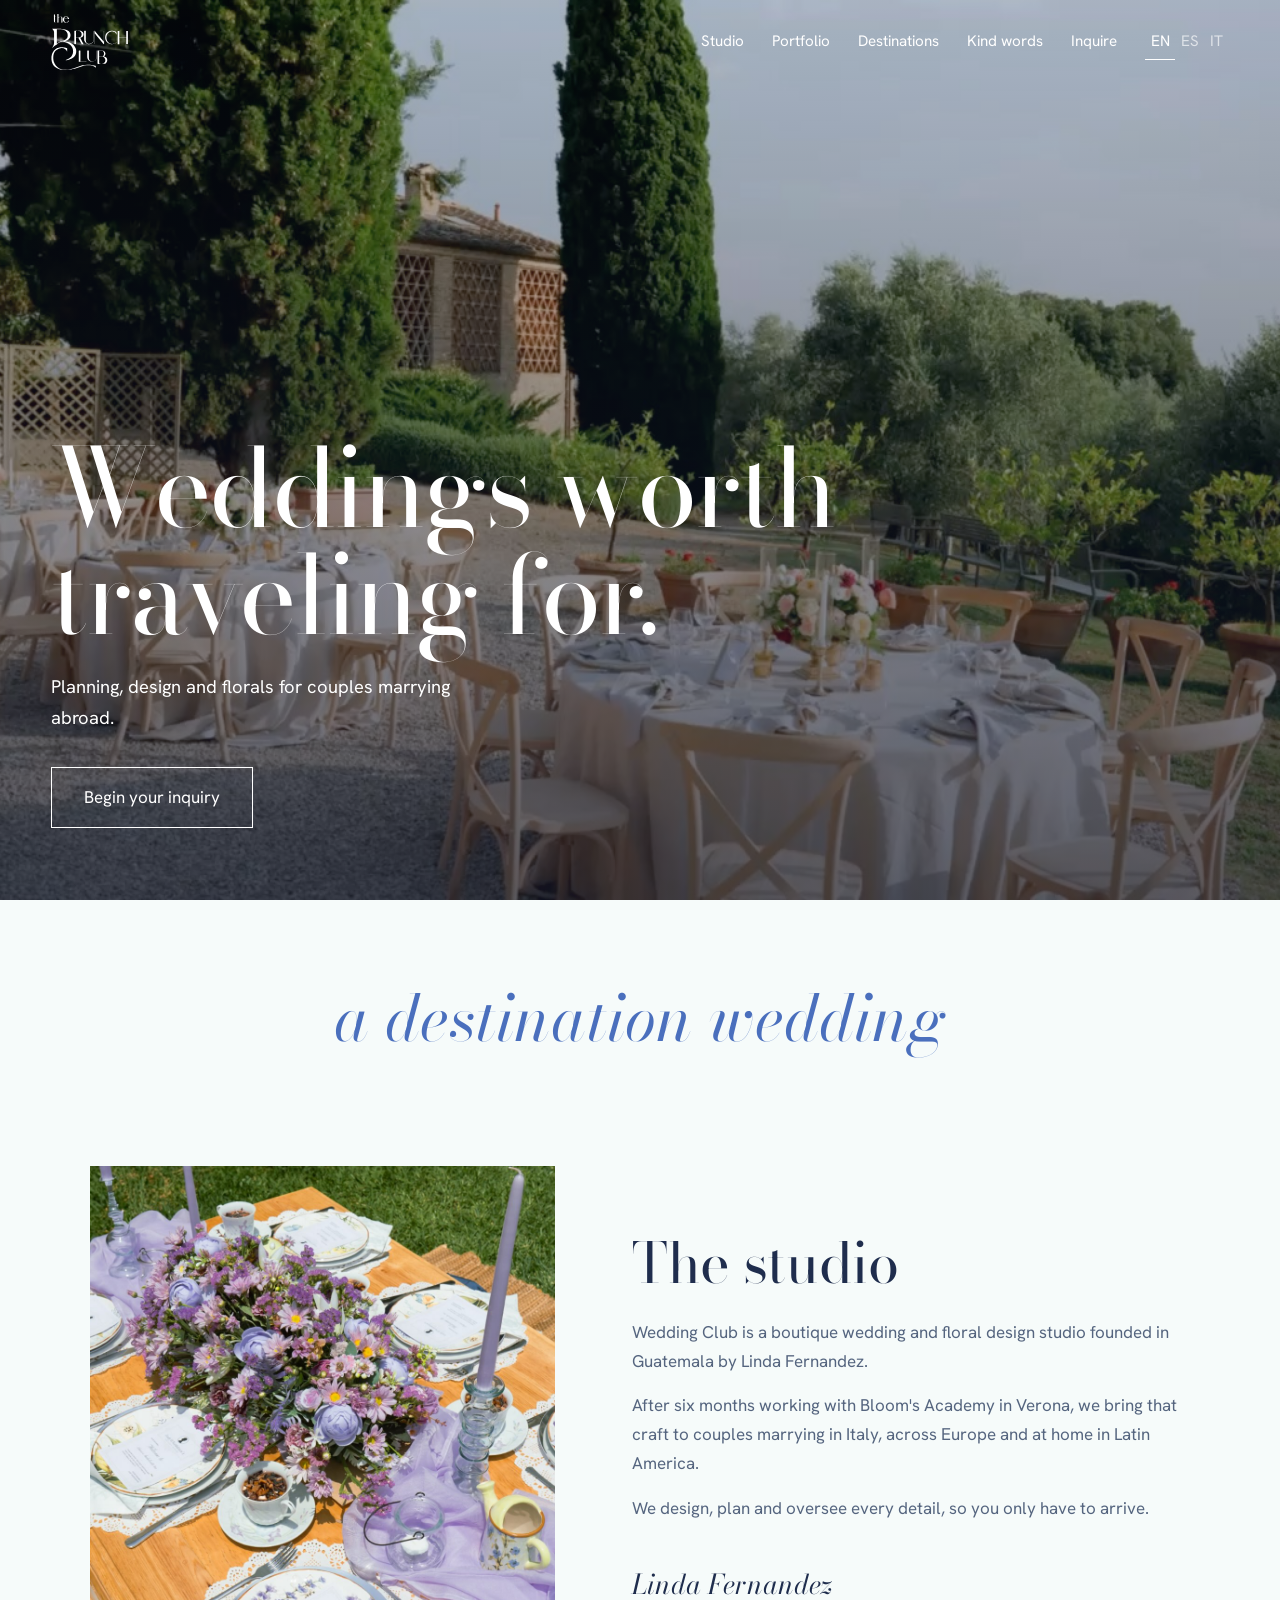
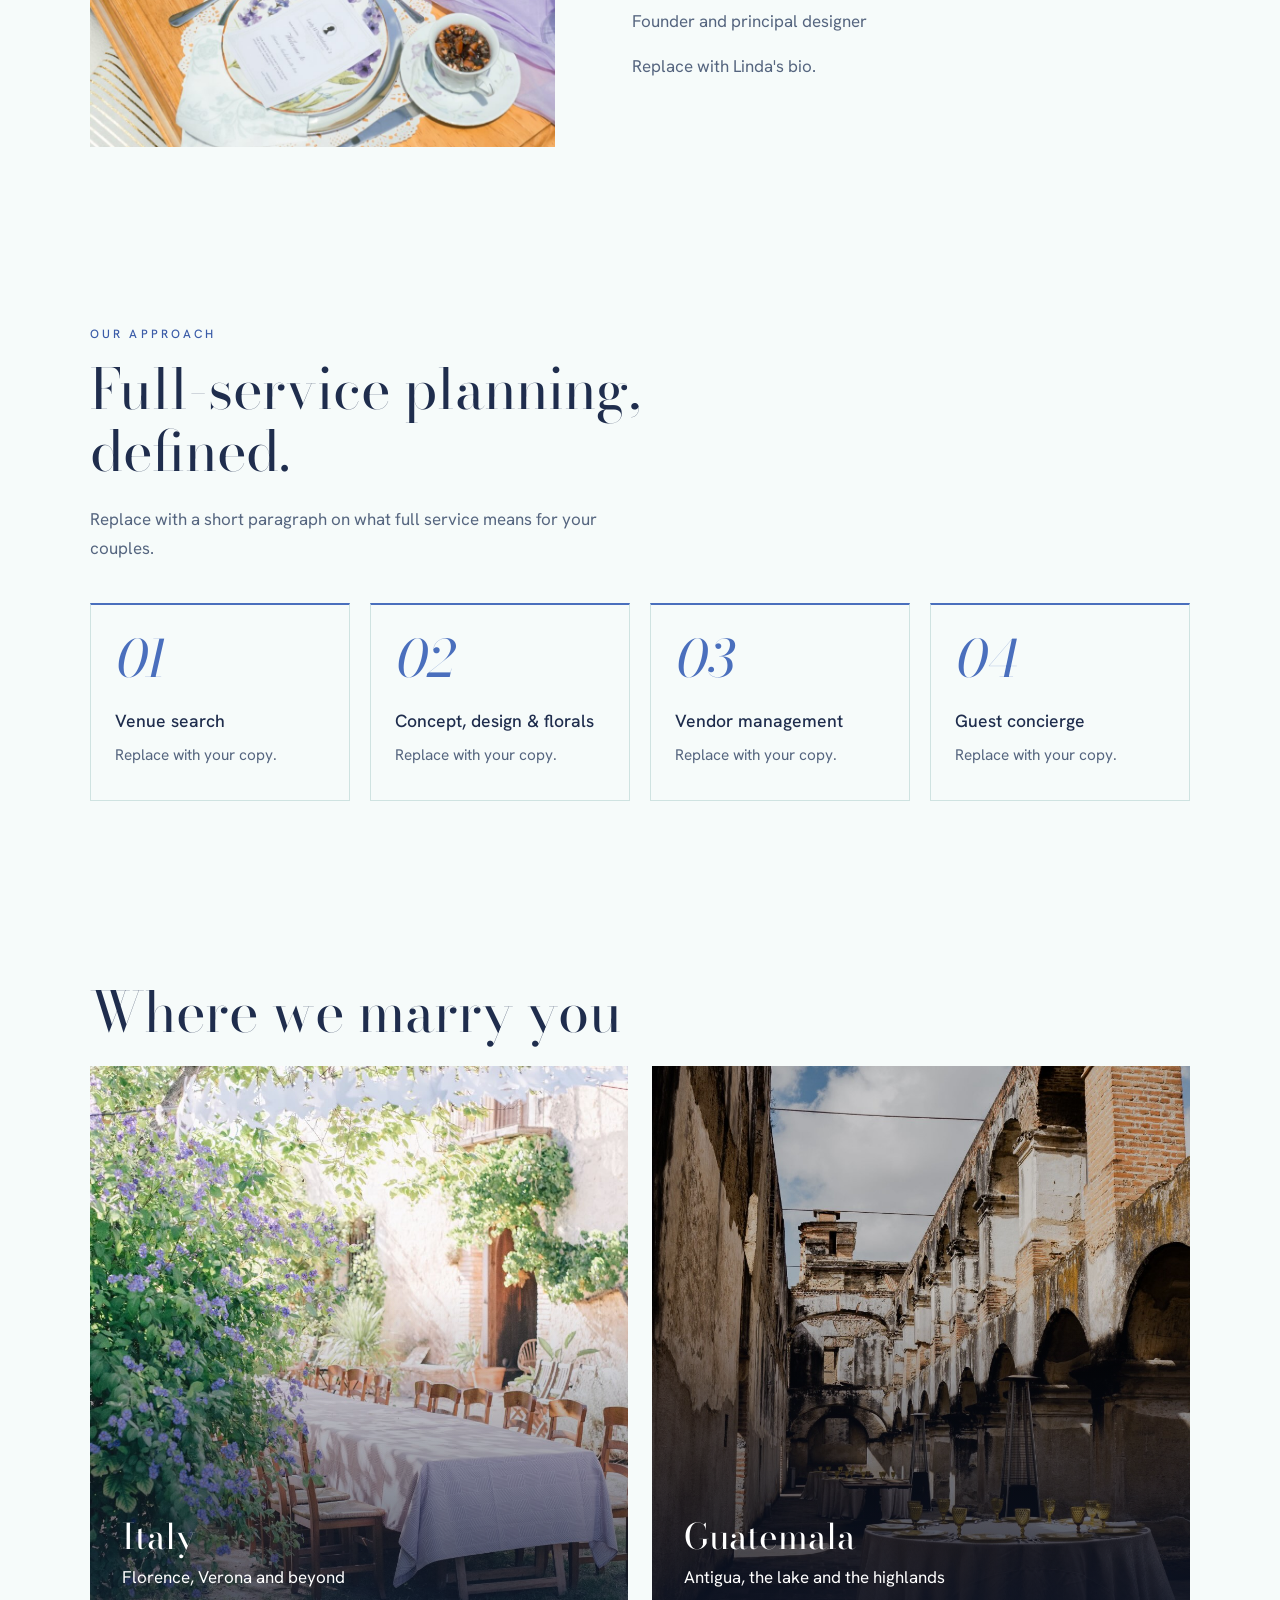
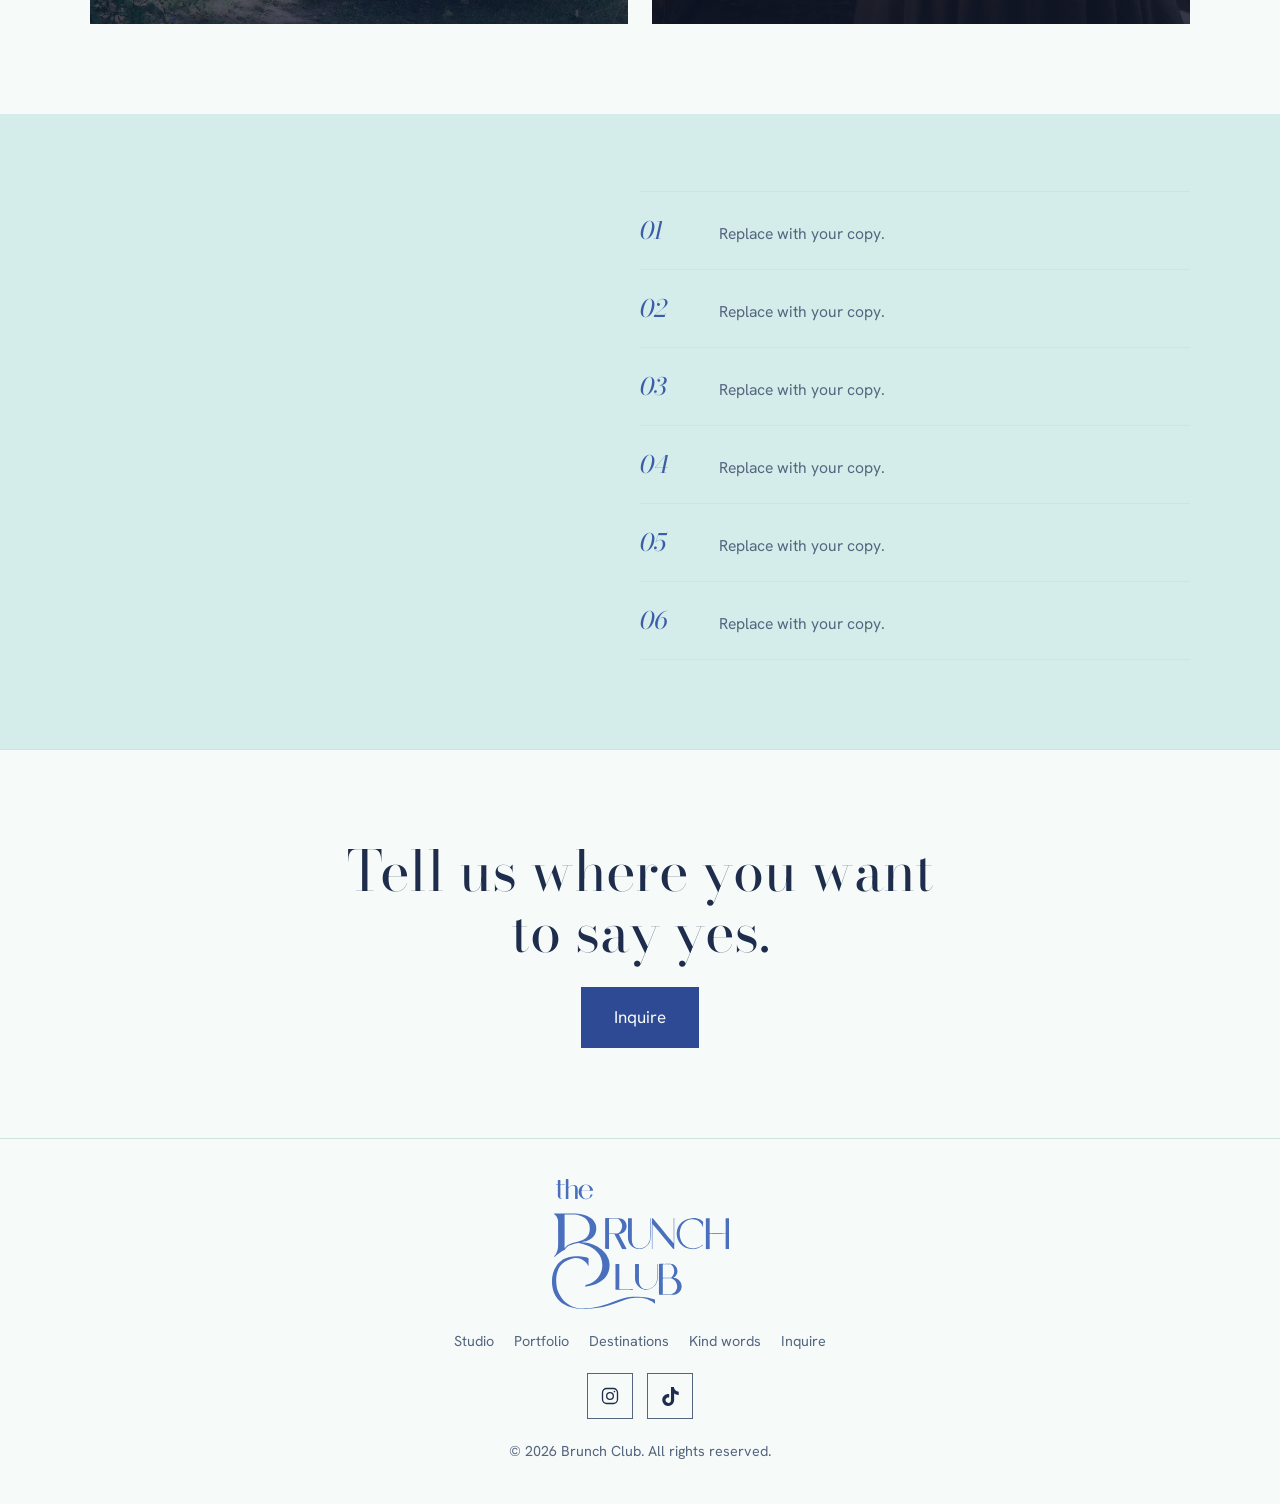
==== commit 335d3963: "new design layout and colors" ====
--- a/index.html
+++ b/index.html
@@ -1 +1 @@
-<!doctype html><html lang="en"><head><title>The Wedding Club | Destination Weddings</title><meta charset="utf-8"><meta name="viewport" content="width=device-width,initial-scale=1"><meta name="description" content="Boutique destination wedding planning, design and florals. Italy, Europe, Latin America."><link rel="preconnect" href="https://fonts.googleapis.com"><link rel="preconnect" href="https://fonts.gstatic.com" crossorigin><link href="https://fonts.googleapis.com/css2?family=Bodoni+Moda:ital,opsz,wght@0,6..96,400;0,6..96,500;1,6..96,400;1,6..96,500&family=Hanken+Grotesk:wght@400;500&display=swap" rel="stylesheet"><link rel="stylesheet" href="style.css"></head><body><header><a class="logo" href="index.html">The Wedding Club</a><nav><a class="hide" href="index.html#studio" data-i="n.studio"></a><a class="hide" href="portfolio.html" data-i="n.port"></a><a class="hide" href="destinations.html" data-i="n.dest"></a><a class="hide" href="kind-words.html" data-i="n.praise"></a><a href="inquire.html" data-i="n.inq"></a><span class="lang"><button data-l="en">EN</button><button data-l="es">ES</button><button data-l="it">IT</button></span></nav></header><main><div class="hero"><video class="bg" autoplay muted loop playsinline poster="images/hero.jpg"><source src="images/hero.mp4" type="video/mp4"></video><h1 data-i="h.t"></h1><p data-i="h.p"></p><div><a class="btn" href="inquire.html" data-i="h.c"></a></div></div><section id="studio"><div class="wrap about"><img class="ph" src="images/studio.jpg" alt="" loading="lazy"><div><h2 data-i="a.t"></h2><p data-i="a.p1"></p><p data-i="a.p2"></p><p data-i="a.p3"></p><h3 class="who">Linda Fernandez</h3><p class="role" data-i="st.r"></p><p data-i="st.b"></p></div></div></section><section class="services"><div class="wrap"><h2 data-i="s.t"></h2><div class="cols"><div><h3 data-i="s1t"></h3><p data-i="s1d"></p></div><div><h3 data-i="s2t"></h3><p data-i="s2d"></p></div><div><h3 data-i="s3t"></h3><p data-i="s3d"></p></div></div></div></section><section class="approach"><div class="wrap"><div><p class="eyebrow" data-i="ap.e"></p><h2 data-i="ap.t"></h2><p class="sub" data-i="ap.p"></p></div><div class="rows"><div><i>01</i><p><b data-i="ap1t"></b><span data-i="ap.d"></span></p></div><div><i>02</i><p><b data-i="ap2t"></b><span data-i="ap.d"></span></p></div><div><i>03</i><p><b data-i="ap3t"></b><span data-i="ap.d"></span></p></div><div><i>04</i><p><b data-i="ap4t"></b><span data-i="ap.d"></span></p></div></div></div></section><section><div class="wrap"><h2 data-i="d.t"></h2><div class="dest"><a href="inquire.html" style="--img:url(images/italy.jpg)"><h3 data-i="d1"></h3><span data-i="d1d"></span></a><a href="inquire.html" style="--img:url(images/guatemala.jpg)"><h3 data-i="d2"></h3><span data-i="d2d"></span></a></div></div></section><section class="cta"><h2 data-i="c.t"></h2><a class="btn fill" href="inquire.html" data-i="c.b"></a></section></main><footer><nav><a href="index.html#studio" data-i="n.studio"></a><a href="portfolio.html" data-i="n.port"></a><a href="destinations.html" data-i="n.dest"></a><a href="kind-words.html" data-i="n.praise"></a><a href="inquire.html" data-i="n.inq"></a><a href="https://instagram.com/brunchclub_gt">Instagram</a></nav><span>© 2026 The Wedding Club. <span data-i="foot"></span></span></footer><script src="i18n.js"></script><script>addEventListener('scroll',()=>document.querySelector('header').classList.toggle('solid',scrollY>innerHeight*.8),{passive:true})</script></body></html>
+<!doctype html><html lang="en"><head><title>Brunch Club | Destination Weddings</title><meta charset="utf-8"><meta name="viewport" content="width=device-width,initial-scale=1"><meta name="description" content="Boutique destination wedding planning, design and florals. Italy, Europe, Latin America."><link rel="preconnect" href="https://fonts.googleapis.com"><link rel="preconnect" href="https://fonts.gstatic.com" crossorigin><link href="https://fonts.googleapis.com/css2?family=Bodoni+Moda:ital,wght@0,400;1,400&family=Hanken+Grotesk:wght@400;500&display=swap" rel="stylesheet"><link rel="preload" as="image" href="images/hero.jpg" fetchpriority="high"><link rel="stylesheet" href="style.css"></head><body><svg width="0" height="0" style="position:absolute" aria-hidden="true" focusable="false"><symbol id="bc-logo" viewBox="0 0 675 491.2"><path fill-rule="evenodd" d="M91.4 75.3C90.7 72.7 91.1 67.1 91.1 64.1C91.1 56.6 91.2 49.1 91.1 41.6C91.1 38.1 91.8 32.4 90.3 29.2C86.1 20.6 75.2 25.3 70.1 30C69.1 31 66.1 32.7 65.8 34.1C65.4 35.3 65.7 42 65.7 43.8C65.7 51.1 65.7 58.3 65.7 65.6C65.7 68.2 66.2 73.3 65.4 75.5C63.5 76.1 58.1 76.1 56.3 75.2C55.6 72.9 56.1 60.3 56.1 56.8C56.1 48.6 56.1 40.5 56.1 32.3C56.1 27.9 55.9 23.4 56.3 19.1C56.3 18.4 56.1 17.7 56.1 17.1C56.1 13.7 55.6 3.1 56.4 0.6C58.2 0 63.8 0 65.5 0.7C66.2 4.2 65.7 18.1 65.7 22.6C65.7 25 65.2 29.4 66.1 31.2C68.2 30.4 70.9 27.7 73.2 26.4C78.9 23.1 85.1 21.3 91.6 23.3C101.7 26.5 101 35.7 100.9 44.4C100.8 50.3 100.9 56.2 100.7 62.1C100.7 65.2 101.4 73.2 100.4 75.5C99.5 75.8 93 76 92 75.8C91.7 75.7 91.7 75.5 91.4 75.3ZM25.6 22.7C24.1 22.2 20 22.8 19.2 22.3C18.8 22.1 19 21.9 18.8 21.7C19 21.5 19 21.3 19.3 21.2C20.6 20.6 23.7 21.3 25.5 20.9C26.8 17.4 25 8.3 26 4.3C27.9 3.7 33.3 3.7 35.1 4.3C36.6 7.5 34.5 17.2 35.8 20.8C38.8 21.6 44.9 21.1 48.3 21.1C49.9 21.1 52 20.7 53.3 21.7C51.9 23.1 54.6 20.7 53.1 22.1C52.2 22.9 49.5 22.4 48.4 22.4C44.3 22.4 39.9 22 35.9 22.6C34.9 25.1 35.5 31.1 35.5 34C35.5 42.6 35.5 51.2 35.5 59.8C35.5 62.6 34.9 70 36.1 72.2C38.1 75.8 40.6 73.3 43.1 74.6C43 74.8 43.2 74.9 42.9 75.2C41.9 76.1 38.1 75.8 36.8 75.6C31.6 74.4 27.1 71.1 26.1 65.6C25.3 61.2 26 56.4 26 51.9C26 46.1 25.8 40.2 25.8 34.4C25.8 31.5 26.4 25.2 25.6 22.7ZM159.1 43.6C156.9 44.7 150.5 44 147.7 44.1C141.4 44.2 120.4 43.5 116 44.3C114.8 46.7 115.5 51.8 115.8 54.4C117.2 65.2 123.5 76.4 136.1 74.5C137.2 74.3 138.5 74.3 139.5 73.9C143.8 72.5 147.2 68.7 148.4 64.4C148.9 62.6 148.4 60.5 149.2 58.8C151.2 58.2 155.5 58.2 157.3 59C157.2 61.1 155.3 63.6 154 65.3C149.5 71.5 141.4 76 133.7 76.2C121.4 76.6 110.4 70 105.8 58.3C105.6 57.8 105.6 57.2 105.4 56.6C104.4 53.7 104 50.4 104.2 47.3C104.9 37.4 109.4 29.7 117.8 24.4C118.8 23.7 120.1 23.4 121.2 22.9C123.9 21.6 127.5 20.6 130.6 20.6C141.3 20.6 150.5 25.3 156 34.6C157.5 37.2 159.3 40.6 159.1 43.6ZM147.5 42.4C148.2 40.3 146.8 36.8 145.9 34.8C145.4 33.6 145.1 32.4 144.5 31.3C142 26.5 137.7 22.1 131.9 22C125.2 21.9 120.6 28 118.3 33.6C117.3 36.1 115.8 39.5 116.2 42.2C118 43.3 122.1 42.7 124.3 42.7C129.5 42.6 134.8 42.7 140.1 42.7C142.4 42.7 145.4 43.2 147.5 42.4ZM128.1 406.1C128.4 405.1 129 404.5 129.5 403.6C130 402.7 130.5 401.8 131.2 401.1C132.4 400.1 138.1 398.7 139.9 398.1C146.1 396 151.9 393.2 157.5 389.9C174.5 379.8 185.8 364.3 191.4 345.6C193.1 339.6 193.7 333.4 193.9 327.3C195.1 287.8 167.1 261 131.8 249.1C124.5 246.7 116.9 244.2 109.4 243.1C106.8 242.7 104 241.6 101.5 242.1C93.5 243.8 71.7 249.4 65.3 253.5C61.3 256.1 58 259.2 55 262.8C53.7 264.4 53.1 266.9 51.6 268.3C50.3 269.4 48.1 269.8 46.6 270.6C42.2 272.9 37.8 275.3 33.8 278.3C29.3 281.6 24.6 284.8 20.5 288.5C18.4 290.3 15.2 294.1 12.9 295.2C12.6 294.3 12.4 292.9 12.7 291.8C12.9 291.4 18.6 283.5 19.6 281.5C24.1 272.3 26.6 262.7 26.8 252.4C27.2 231.9 26.8 211.3 26.8 190.7C26.8 183.8 26.8 176.8 26.8 169.9C26.8 165.3 27.1 160.5 26.4 155.9C25.4 148.6 22.3 143.6 17.7 138C16.3 136.3 11.7 133.3 11.2 132.6C10.9 132.1 11 131.5 11 130.9C11.3 130.6 11.4 130.3 11.9 130.2C13.8 129.7 20.8 130.1 23.2 130.1C34.5 130.1 45.8 130 57.2 130.1C64 130.2 70.8 130 77.7 130.1C83.1 130.2 88.5 130.1 93.9 130.5C113.5 131.9 133.6 135.6 150 147C154.4 150.1 158.7 153.8 161.9 158.3C165.3 163.2 168 167.6 169.5 173.5C171 179.3 171.2 185.5 170.9 191.4C170 210.2 156 225.5 138.9 232C134.8 233.6 130.5 235.3 126.1 236.3C124.6 236.6 119.3 237.7 118.2 238.5C116.8 239.6 119.2 237.8 118.1 238.9C121.1 240 125.8 239.9 129.2 240.4C137.2 241.5 145 243.4 152.8 245.6C158.2 247.1 163.4 249.6 168.5 252C190.4 262.3 209.4 279.4 217.4 302.6C219.8 309.4 221.2 316.5 221.4 323.7C222.3 357.6 203 383 172.2 395.4C167.6 397.3 163.1 399.1 158.3 400.3C151 402.2 144.9 403.9 137.4 405.2C134.8 405.7 130.5 406.8 128.1 406.1ZM51.6 134.8C50.8 137.2 51.4 141.3 51.4 144C51.4 150.5 51.4 157 51.4 163.5C51.4 185.3 51.4 207.2 51.4 229C51.4 236.7 51.2 244.4 51.4 252C51.5 254.7 50.7 258.6 51.8 260.9C53.3 259.9 56.2 255.4 58.3 253.7C63.8 249 67.8 247.5 74.2 244.6C78.9 242.5 84 241.2 88.9 239.8C109.1 234.3 129.7 231.2 141.3 211.5C145 205.3 146.1 197.4 146.3 190.3C146.6 183.9 146.2 177.2 144.5 171C139.6 153.1 124.4 142 107.1 137.5C96.5 134.7 84.7 134.5 73.8 134.5C69.9 134.5 54.1 134 51.6 134.8ZM383.8 170.6C382.9 172.2 383.3 175 383.3 176.9C383.3 181.6 383.3 186.3 383.3 190.9C383.3 207.9 383.2 224.9 383.2 241.9C383.2 247.6 383.3 253.3 383.3 258.9C383.3 260 383.6 263.4 383 264.1C382.8 264.5 382.5 264.4 382.2 264.5C381.9 264.3 381.6 264.3 381.4 263.9C381 263.1 381.3 258.7 381.3 257.5C381.3 250.9 381.3 244.3 381.3 237.7C381.3 215.8 380.8 193.8 381.3 172C381.4 166.4 381.3 160.8 381.3 155.2C381.3 153.1 380.8 149.8 381.7 148.1C384.6 147.2 385.1 148.8 386.8 150.8C387.4 151.5 388.1 152.1 388.6 152.8C393.3 158.7 398.1 164.5 402.9 170.2C412.4 181.7 421.8 193.3 431.5 204.6C437.1 211.2 442.1 218.3 448 224.6C449.1 225.6 449.8 227 450.8 228.1C453.4 231.2 456 234.2 458.5 237.3C459 238 462.5 242.5 462.9 242.7C465.2 243.7 461.2 241.8 463.4 242.6C464.2 240 463.6 225.2 463.6 221.2C463.8 204.5 463.6 187.7 463.6 170.9C463.6 165.2 463.6 159.4 463.6 153.7C463.6 152.6 463.3 149 463.8 148.2C464.1 147.9 464.4 148 464.7 147.8C465 148 465.3 147.9 465.5 148.3C466.1 149.3 465.7 153.5 465.7 154.8C465.7 161.6 465.7 168.3 465.7 175.1C465.7 190.1 465.7 205.1 465.7 220.1C465.7 225.2 465.5 230.4 465.7 235.6C465.8 242.1 465.7 248.6 465.7 255.1C465.7 257.7 466.2 261.9 465.4 264.2C461.7 265.7 460.3 262.6 458.2 260.1C453.5 254.7 449.2 248.7 444.4 243.4C441.2 239.9 438.4 236 435.3 232.4C428.9 224.8 422.7 217.2 416.4 209.5C415.3 208.1 413.9 206.8 412.8 205.3C409.3 200.8 405.6 196.3 401.8 192C397.4 187 393.3 181.6 389 176.4C388.2 175.5 384.9 171 384.3 170.6C382.6 169.6 385.4 171.4 383.8 170.6ZM574.3 182.5C572.8 180.4 571.8 175.9 570.3 173.2C566.5 166.2 561.3 160.2 554.1 156.4C550.2 154.3 545.5 153.5 541.2 153C537.5 152.6 533.9 152.1 530.2 152.5C517.5 153.7 506.2 160.8 498.1 170.4C495.6 173.4 493.3 176.4 491.8 180C481 204.1 485.9 237.8 508.8 253.4C511.2 255.1 513.6 256.8 516.2 258C529.7 264 544 263.5 557.5 258C561.5 256.3 565.5 254.1 568.9 251.4C570.4 250.2 572.1 247.7 574 248C574.1 248.4 574.4 248.5 574.2 249C573.3 250.7 567 255.3 565.1 256.4C563.8 257.2 562.5 258.1 561.1 258.8C551.8 263.6 540.6 265.4 530.2 264.9C513.4 264.3 498.7 257 487.9 244.1C485.1 240.7 483 236.7 481.1 232.8C479.5 229.6 478.2 226.3 477.3 222.8C475.6 215.7 474.3 208.2 475.2 200.8C478.9 169.3 502.3 150 533.2 147.9C544.1 147.1 555.7 148.6 565.4 153.9C568.3 155.5 573.1 158.7 574.5 161.9C574.9 162.8 574.6 172.2 574.6 173.9C574.6 176.6 575.2 179.9 574.3 182.5ZM239.9 208.5C237.1 207.7 229.3 208.2 225.9 208.2C223.9 208.2 221.4 207.8 219.5 208.5C218.7 211.3 219.3 218.8 219.3 222.2C219.3 231.7 219.3 241.2 219.3 250.7C219.3 253.7 219.9 261.7 219 264.1C216.9 264.8 206.8 264.8 204.9 264C204.2 261 204.7 242.9 204.7 238.3C204.7 220.3 204.7 202.3 204.7 184.3C204.7 176.2 204.7 168.1 204.7 160.1C204.7 157 204.2 151 204.9 148.4C207.4 147.4 219.1 148 222.6 148C231.9 148.1 241.2 148 250.6 148C258.1 148.1 265.5 147.9 271.9 152.5C275 154.7 278.3 157.4 280.3 160.6C286.6 170.3 287.9 182.6 281.9 192.8C280.4 195.4 278.6 198.4 276.2 200.3C272.5 203.3 268.7 205.7 264.1 207.1C261.9 207.8 258.9 207.7 256.9 208.6C257.4 211.2 261.8 218.8 263.4 221.7C266.3 227.2 268.9 232.9 271.9 238.3C274.3 242.6 276.6 246.9 278.8 251.3C280 253.9 285.1 262.3 285.3 264.4C285 264.6 284.9 264.8 284.5 264.9C282.6 265.2 275.5 264.8 273 264.8C271.7 264.9 269.9 265.3 268.9 264.2C267.9 262.9 262.7 252.3 261.6 250C257.5 241.7 253.1 233.6 248.8 225.5C246.3 221 242.5 212.2 239.9 208.5ZM291.3 148.4C293.5 147.9 303 147.8 305.2 148.3C306 150.4 305.5 153.4 305.5 155.7C305.5 160.9 305.5 166 305.5 171.2C305.5 186.7 305.5 202.2 305.5 217.7C305.5 227.7 304.8 238.4 309.3 247.7C311.4 252.3 314.8 256.7 319.3 259.2C330.6 265.6 346.5 262.3 356.7 255.3C364.9 249.7 370.3 241.2 373.1 231.8C374.9 225.7 374.1 216.3 374.1 209.9C374.1 196.2 374 182.5 374.1 168.9C374.2 163.8 374.2 158.7 374.2 153.6C374.2 152.6 373.9 149.3 374.3 148.6C374.5 148.2 374.8 148.3 375.1 148.1C375.5 148.3 375.9 148.3 376.1 148.8C376.4 149.5 376.2 156.1 376.2 157.5C376.2 167.2 376.1 177 376.2 186.7C376.2 196.9 377 223 375.2 231.4C374.2 236.2 371.9 241.6 369 245.6C357.9 261.2 339 268.6 320.5 262.5C315.4 260.8 310.4 258.3 306.3 254.8C300.9 250.2 296.4 244.3 293.8 237.6C293.1 235.8 292.7 233.8 292 231.9C290.7 228.2 290.8 221.5 290.8 217.5C290.8 209.8 290.8 202 290.8 194.3C290.8 183.7 291 173.1 291 162.5C291 159.5 290.4 150.5 291.3 148.4ZM585.5 264.8C584.5 262.6 585.1 259.2 585.1 256.7C585.1 250.9 585.1 245 585.1 239.2C585.1 218.5 585.1 197.9 585.1 177.2C585.1 170.6 585.1 164 585.1 157.4C585.1 155 584.5 150.9 585.5 148.8C587.8 148.2 596.8 148.3 599.2 148.7C600.2 150.9 599.6 159 599.6 161.9C599.6 172 599.6 182.2 599.6 192.4C599.6 195.2 599.1 203.2 600.1 205.2C603.4 206 610.6 205.4 614.3 205.4C623.9 205.4 633.5 205.4 643.1 205.4C645.7 205.4 657.4 205.8 659.1 205.5C659.4 205.4 659.4 205.2 659.7 205.1C660.5 202.2 659.9 194.8 659.9 191.4C659.9 181.8 659.9 172.3 659.9 162.7C659.9 159.5 659.3 151 660.4 148.5C662.3 147.9 672.3 147.9 674.2 148.6C675 151.2 674.5 156.6 674.5 159.5C674.5 167 674.5 174.5 674.5 182C674.5 200.9 674.5 219.7 674.5 238.5C674.5 244.3 674.5 250 674.5 255.8C674.5 258.5 675 261.7 674.2 264.2C672.5 265.1 662.1 265.1 660.2 264.2C659.4 261.9 659.9 253.4 659.9 250.3C659.9 240.8 659.9 231.3 659.9 221.8C659.9 218.4 660.5 210.8 659.7 207.9C657.6 206.9 647.4 207.5 644.4 207.5C634.1 207.5 623.8 207.5 613.6 207.5C610.7 207.5 602.1 207 599.9 207.8C599 210.3 599.6 218.1 599.6 221.2C599.6 231.3 599.6 241.4 599.6 251.5C599.6 254.3 600.2 262.7 599.2 264.8C597.2 265.4 587.6 265.4 585.5 264.8ZM219.5 150.4C218.8 153.1 219.3 165.1 219.3 168.8C219.3 177.1 219.3 185.3 219.3 193.6C219.3 197.1 218.8 202.6 219.5 205.8C221.5 206.7 230.2 206.2 233.1 206.2C243.4 206.2 252.1 207.7 260.2 200C261.7 198.6 262.8 196.7 263.9 195C268.8 187.5 270 177.4 267.4 168.8C266.2 164.6 263.7 160.8 260.9 157.4C258.6 154.6 255.7 151.8 252.4 150.3C250.8 149.6 238.3 150.1 235.6 150.1C232.9 150.1 221.9 149.7 220.1 150C219.8 150 219.8 150.3 219.5 150.4ZM141.7 299.8C142.4 303 141.9 315.3 141.9 319.5C141.9 322 142.3 326.7 141.6 328.9C140.2 327.9 138.5 323.8 137.3 322.1C135.2 319.1 132.7 316.6 130.3 313.9C128.9 312.4 127.1 311.2 125.5 309.9C116.9 302.9 105.9 299.1 94.9 298.6C88.3 298.3 81.6 300.2 75.3 302.1C58.9 306.8 44.3 316.1 34 329.8C27.5 338.4 22.1 355.9 20.7 366.6C19 379.2 19.6 391.6 21.3 404.2C22 408.7 22.6 413.3 24 417.6C32.1 442.7 48.8 465.5 72.6 477.9C80.4 481.9 89.6 485.4 98.3 487C115.3 490.1 139.5 489.2 156.6 486.5C175.8 483.4 194.7 478.5 213.1 472C233.5 464.8 253.3 455.9 274.3 450.4C292.4 445.6 311.4 444.4 330.1 445.3C344.7 445.9 364.3 447.6 378.3 451.8C381.4 452.7 390.7 454.7 392.8 456.2C393.2 457.9 393 469.1 392.6 471.1C392.6 471.5 392.4 471.5 392.3 471.7C390.5 470.9 385.2 465.3 382.2 463.3C372 456.9 357.7 450.6 345.6 449.4C330.1 447.9 307.5 448.8 292.4 452.4C283.7 454.5 275.3 458 266.8 460.9C249.4 466.8 232.2 473.4 214.6 478.9C211.3 479.9 207.8 480.6 204.4 481.3C195.6 483.1 186.9 484.9 178 486.4C162.3 489 146.4 490.6 130.5 490.8C124.4 490.9 118.3 491.2 112.2 490.9C91.4 489.9 66.9 484.9 49.1 473.5C45.8 471.4 42.4 469.6 39.3 467.2C29.7 459.8 21.6 450.3 15.8 439.7C2.9 416.2 0 380.6 7.9 355C10.5 346.4 14.4 338.3 19.3 330.8C22 326.6 24.4 322.3 27.9 318.6C32 314.3 36.5 310.1 41.3 306.6C45.8 303.5 50.8 301 55.9 299.1C59.3 297.8 62.7 296.4 66.2 295.4C81.8 291.3 98.2 290.5 114 293C121 294.1 136.5 295.4 141.7 299.8ZM408.3 437.2C407.4 435.1 408 431.1 407.9 428.6C407.8 421.8 407.9 415.1 407.9 408.3C407.9 387.8 407.9 367.3 407.9 346.8C407.9 340.9 407.9 335 407.9 329.1C407.9 326.7 407.5 322.9 408.3 320.9C411.8 320 423.6 320.7 428 320.7C435.7 320.6 451.9 319.8 458.7 321.6C461.7 322.5 464.7 324.3 467.2 326.3C475.2 332.9 479.6 343.4 477.2 353.9C475.9 359.2 473.2 364.3 469.2 368C468 369.2 466.5 370.4 465.1 371.3C464.4 371.7 463.1 372 462.6 372.5C461.5 373.9 463.5 371.7 462.6 373C463.6 373.4 468.7 373.9 470.6 374.3C474.7 375.3 478.8 377.8 482 380.4C492.1 388.8 496.2 402.9 492.2 415.5C491.1 419 489.1 422.1 487 425.1C485.4 427.2 483.4 429.4 481.3 431C471 438.3 464.4 437.3 452.5 437.4C444.2 437.4 436 437.5 427.7 437.5C424.5 437.5 410.3 438 408.3 437.2ZM244 418.1C243.1 415.8 243.7 412.3 243.7 409.7C243.7 403.9 243.7 398.2 243.7 392.4C243.7 376.2 243.7 359.9 243.7 343.7C243.7 339.7 243.1 324.1 244 321.5C246.2 320.9 255.7 320.7 257.8 321.4C258.7 323.4 258.2 326.1 258.2 328.3C258.3 333.4 258.2 338.5 258.2 343.6C258.2 360.3 258.2 377.1 258.2 393.9C258.2 397.8 257.6 413.4 258.5 416C261.2 416.9 267.8 416.3 271 416.3C279.6 416.3 288.3 416.5 297 416.2C299.6 416.1 302.1 416 304.7 415.9C306 415.8 307.4 415.4 308.7 415.4C309 415.4 309.1 415.6 309.3 415.7C309.5 416.6 309.5 417.2 309.2 418.1C306.1 418.8 290 418.3 285.5 418.3C276 418.3 266.5 418.4 257 418.4C253.3 418.3 247.4 418.9 244 418.1ZM318 321.4C320.3 320.8 329.8 320.7 332.1 321.6C332.8 324 332.3 335.4 332.3 338.7C332.3 350.7 332.3 362.6 332.3 374.5C332.3 383.5 332 392.9 336 401.2C337.3 404 338.9 406.7 341.1 408.9C346.1 413.7 351.3 415.6 358.1 416.1C375.5 417.4 392.1 406 398.3 390C401.2 382.5 400.9 374.9 400.9 367.1C400.9 357.6 400.9 348.1 400.9 338.6C400.9 334.3 400.9 330.1 400.9 325.8C400.9 324 400.3 322.1 402 321.2C402.4 321.4 402.6 321.3 402.9 321.7C403.2 322.2 402.9 328.9 402.9 330.1C402.9 339.2 402.9 348.3 402.9 357.4C402.9 372.4 404.7 386.9 395.4 399.8C381.9 418.5 356.9 423.9 337.3 411.5C331.3 407.7 326.2 402.2 322.8 396C322.2 394.9 321.8 393.6 321.2 392.6C316.7 384.6 317.6 370.2 317.6 361.1C317.6 352.2 317.7 343.3 317.7 334.3C317.7 330.9 317.1 324.4 318 321.4ZM422.9 323C422 325.4 422.5 333.8 422.5 336.9C422.5 345.1 422.5 353.2 422.5 361.4C422.5 364.4 422 370.6 422.8 373.1C425.2 373.7 441.7 373.2 445.5 373.2C447.4 373.2 452.1 373.8 453.7 373C456.2 371.7 459.3 367.3 460.8 365C469.4 351.5 466.1 333.1 453.4 323.4C451.8 322.1 447.8 322.7 445.8 322.7C441.9 322.7 425.3 322.2 422.9 323ZM422.8 375.7C422 378.4 422.5 390.4 422.5 394.1C422.5 403.2 422.5 412.3 422.5 421.4C422.5 425.2 421.9 431.6 422.8 435.1C425.4 436 436.1 435.3 439.7 435.4C443.3 435.4 451.3 435.8 454.5 435.2C458.2 434.4 462.1 432 465.1 429.8C467.9 427.7 470.2 424.8 471.9 421.9C473.1 419.9 474.3 417.9 475.1 415.7C476.1 412.9 476.5 409.8 476.7 406.8C477.2 394.6 470.6 383.3 459.9 377.5C458.2 376.6 455.9 375.6 454 375.4C450.2 374.9 442.9 375.4 438.8 375.4C435.7 375.3 425 374.9 422.8 375.7Z"/></symbol></svg><header><a class="logo" href="index.html" aria-label="Brunch Club"><svg class="logo-mark" viewBox="0 0 675 491.2" aria-hidden="true"><use href="#bc-logo"/></svg></a><nav><a class="hide" href="index.html#studio" data-i="n.studio">Studio</a><a class="hide" href="portfolio.html" data-i="n.port">Portfolio</a><a class="hide" href="destinations.html" data-i="n.dest">Destinations</a><a class="hide" href="kind-words.html" data-i="n.praise">Questions</a><a class="hide" href="inquire.html" data-i="n.inq">Inquire</a><span class="lang"><button data-l="en">EN</button><button data-l="es">ES</button><button data-l="it">IT</button></span></nav><button class="burger" aria-label="Menu" aria-expanded="false"><span></span><span></span></button></header><div class="menu"><a href="index.html#studio" data-i="n.studio">Studio</a><a href="portfolio.html" data-i="n.port">Portfolio</a><a href="destinations.html" data-i="n.dest">Destinations</a><a href="kind-words.html" data-i="n.praise">Questions</a><a href="inquire.html" data-i="n.inq">Inquire</a></div><main><div class="hero"><video class="bg" preload="metadata" autoplay muted loop playsinline poster="images/hero.jpg"><source src="images/hero.mp4" type="video/mp4"></video><h1 data-i="h.t">Celebrations worth traveling for.</h1><p data-i="h.p">Planning, design and florals for weddings and every kind of celebration.</p><div><a class="btn" href="inquire.html" data-i="h.c">Begin your inquiry</a></div></div><section class="plan"><h2 class="lead"><span data-i="pl.a">Are you planning</span> <span class="rot"><span class="rot-in" id="rot">a destination wedding</span></span></h2><p class="sub" data-i="pl.s">Whether you're getting married in Verona or in Guatemala City, we'll take it from here.</p></section><section id="studio"><div class="wrap about"><img class="ph" src="images/studio.jpg" alt="" loading="lazy" decoding="async"><div><h2 data-i="a.t">The studio</h2><p data-i="a.p1">Brunch Club is a boutique studio for weddings, floral design and celebrations, led by Linda Fernandez and her mother, Frieda.</p><p data-i="a.p2">Born and raised in Guatemala, with German roots, Linda spent six months designing flowers in Verona and built connections in New York. Every celebration carries a little of each place.</p><p data-i="a.p3">We design, plan and oversee every detail, so you only have to arrive.</p><h3 class="who">Linda Fernandez</h3><p class="role" data-i="st.r">Founder and principal designer</p><p data-i="st.b">Replace with Linda's bio.</p></div></div></section><section class="process"><div class="wrap"><div class="phead"><p class="eyebrow" data-i="ap.e">Our approach</p><h2 data-i="ap.t">Full-service planning, defined.</h2><p class="sub" data-i="ap.p">Replace with a short paragraph on what full service means for your couples.</p></div><div class="steps"><div class="step"><i>01</i><b data-i="ap1t">Venue search</b><span data-i="ap.d">Replace with your copy.</span></div><div class="step"><i>02</i><b data-i="ap2t">Concept, design &amp; florals</b><span data-i="ap.d">Replace with your copy.</span></div><div class="step"><i>03</i><b data-i="ap3t">Vendor management</b><span data-i="ap.d">Replace with your copy.</span></div><div class="step"><i>04</i><b data-i="ap4t">Guest concierge</b><span data-i="ap.d">Replace with your copy.</span></div></div></div></section><section><div class="wrap"><h2 data-i="d.t">Where we marry you</h2><div class="dest"><a href="inquire.html"><img src="images/italy.jpg" alt="" loading="lazy" decoding="async"><h3 data-i="d1">Italy</h3><span data-i="d1d">Florence, Verona and beyond</span></a><a href="inquire.html"><img src="images/guatemala.jpg" alt="" loading="lazy" decoding="async"><h3 data-i="d2">Guatemala</h3><span data-i="d2d">Antigua, the lake and the highlands</span></a></div></div></section><section class="approach beyond"><div class="wrap"><div><p class="eyebrow" data-i="bd.e">Beyond the wedding</p><h2 data-i="bd.t">The same care, for every celebration.</h2><p class="sub" data-i="bd.p">Weddings are our focus. These are the other moments we design.</p></div><div class="rows"><div><i>01</i><p><b data-i="bd1">Engagements</b><span data-i="ap.d">Replace with your copy.</span></p></div><div><i>02</i><p><b data-i="bd2">Brunches</b><span data-i="ap.d">Replace with your copy.</span></p></div><div><i>03</i><p><b data-i="bd3">Christmas decor for homes and parties</b><span data-i="ap.d">Replace with your copy.</span></p></div><div><i>04</i><p><b data-i="bd4">Brand activations &amp; artist events</b><span data-i="ap.d">Replace with your copy.</span></p></div><div><i>05</i><p><b data-i="bd5">Baby showers &amp; civil celebrations</b><span data-i="ap.d">Replace with your copy.</span></p></div><div><i>06</i><p><b data-i="bd6">Floral arrangements</b><span data-i="ap.d">Replace with your copy.</span></p></div></div></div></section><section class="cta"><h2 data-i="c.t">Tell us where you want to say yes.</h2><a class="btn fill" href="inquire.html" data-i="c.b">Inquire</a></section></main><footer><a class="flogo" href="index.html" aria-label="Brunch Club"><svg class="logo-mark" viewBox="0 0 675 491.2" aria-hidden="true"><use href="#bc-logo"/></svg></a><nav><a href="index.html#studio" data-i="n.studio">Studio</a><a href="portfolio.html" data-i="n.port">Portfolio</a><a href="destinations.html" data-i="n.dest">Destinations</a><a href="kind-words.html" data-i="n.praise">Questions</a><a href="inquire.html" data-i="n.inq">Inquire</a></nav><div class="social"><a href="https://www.instagram.com/brunchclub_gt/" target="_blank" rel="noopener" aria-label="Instagram"><svg viewBox="0 0 24 24" width="20" height="20" fill="none" stroke="currentColor" stroke-width="1.6" aria-hidden="true"><rect x="3" y="3" width="18" height="18" rx="5"/><circle cx="12" cy="12" r="4"/><circle cx="17.3" cy="6.7" r="1" fill="currentColor" stroke="none"/></svg></a><a href="https://www.tiktok.com/@thebrunchclub.gt" target="_blank" rel="noopener" aria-label="TikTok"><svg viewBox="0 0 24 24" width="19" height="19" fill="currentColor" aria-hidden="true"><path d="M12.5.02c1.3-.02 2.6-.01 3.9-.02.1 1.5.6 3.1 1.8 4.2 1.1 1.1 2.7 1.6 4.2 1.8v4c-1.4 0-2.9-.3-4.2-1-.6-.3-1.1-.6-1.6-.9 0 2.9 0 5.8 0 8.7-.1 1.4-.5 2.8-1.4 3.9-1.3 1.9-3.6 3.2-5.9 3.2-1.4.1-2.9-.3-4.1-1-2-1.2-3.4-3.4-3.6-5.7 0-.5 0-1 0-1.5.2-1.9 1.1-3.7 2.6-5 1.7-1.4 4-2.1 6.2-1.7 0 1.5 0 3-.1 4.4-1-.3-2.1-.2-3 .4-.6.4-1.1 1-1.4 1.8-.2.5-.1 1.1-.1 1.6.2 1.6 1.8 3 3.5 2.9 1.1 0 2.2-.7 2.8-1.6.2-.3.4-.7.4-1.1.1-1.8.1-3.6.1-5.4 0-4 0-8 0-12.1z"/></svg></a></div><span>© 2026 Brunch Club. <span data-i="foot">All rights reserved.</span></span></footer><a class="stick" href="inquire.html" data-i="n.inq">Inquire</a><script src="i18n.js"></script><script>addEventListener('scroll',()=>document.querySelector('header').classList.toggle('solid',scrollY>innerHeight*.8),{passive:true})</script></body></html>
--- a/style.css
+++ b/style.css
@@ -1,6 +1,5 @@
-:root{--bg:#FBF9FD;--ink:#2B2236;--soft:#625A70;--lilac:#E9E0F4;--accent:#7A5FA8;--deep:#3E2F57;--line:#DDD5E8;
---serif:'Bodoni Moda',Georgia,serif;--sans:'Hanken Grotesk',system-ui,sans-serif}
-@media(prefers-color-scheme:dark){:root{--bg:#1E1926;--ink:#F3EEF8;--soft:#B9B0C7;--lilac:#2E2540;--accent:#B9A2E0;--deep:#E9E0F4;--line:#3A3048}}
+:root{--bg:#F6FBFA;--ink:#1F2D4D;--soft:#55657F;--mint:#D4EDEA;--blue:#4A6FBD;--accent:#3B5CA8;--deep:#2F4A94;--line:#CFE3E1;--serif:'Bodoni Moda',Georgia,serif;--sans:'Hanken Grotesk',system-ui,sans-serif}
+@media(prefers-color-scheme:dark){:root{--bg:#101C26;--ink:#EAF4F2;--soft:#A9BDC4;--mint:#1A2B38;--blue:#8FB0F0;--accent:#8FB0F0;--deep:#D4EDEA;--line:#28404F}.btn.fill:hover,.social a:hover{color:#101C26}}
 *{box-sizing:border-box;margin:0}html{scroll-behavior:smooth}
 body{background:var(--bg);color:var(--ink);font:400 1.0625rem/1.7 var(--sans)}
 a{color:inherit}img,video{max-width:100%;display:block}
@@ -12,32 +11,32 @@
 nav a{text-decoration:none}nav a:hover{text-decoration:underline;text-underline-offset:6px}
 .lang button{background:none;border:0;color:inherit;font:inherit;cursor:pointer;padding:.25rem .35rem;opacity:.65}
 .lang button[aria-pressed=true]{opacity:1;border-bottom:1px solid currentColor}
-.hero{position:relative;overflow:hidden;min-height:100svh;display:grid;align-content:end;padding:0 clamp(1.25rem,4vw,3.5rem) clamp(2.5rem,8vh,6rem);color:#fff;background:linear-gradient(135deg,#7D6AA3,#33274A)}
+.hero{position:relative;overflow:hidden;min-height:100svh;display:grid;align-content:end;padding:0 clamp(1.25rem,4vw,3.5rem) clamp(2.5rem,8vh,6rem);color:#fff;background:linear-gradient(135deg,#4A6FBD,#1B2A4A)}
 .hero .bg{position:absolute;inset:0;width:100%;height:100%;object-fit:cover}
-.hero::after{content:"";position:absolute;inset:0;background:linear-gradient(180deg,rgba(25,18,38,.2),rgba(25,18,38,.68))}
+.hero::after{content:"";position:absolute;inset:0;background:linear-gradient(180deg,rgba(15,24,45,.2),rgba(15,24,45,.68))}
 .hero>*:not(video){position:relative;z-index:1}
 .hero h1{font:400 clamp(2.8rem,8.5vw,8rem)/.98 var(--serif);max-width:12ch;letter-spacing:-.02em}
 .hero p{max-width:42ch;margin:1.5rem 0 2rem;font-size:1.15rem}
 .btn{display:inline-block;padding:.95rem 2rem;border:1px solid currentColor;text-decoration:none;background:none;color:inherit;font:inherit;cursor:pointer;transition:background .2s,color .2s}
-.hero .btn:hover{background:#fff;color:#2B2236}
-.btn.fill{background:var(--deep);color:var(--bg);border-color:var(--deep)}.btn.fill:hover{background:var(--accent);border-color:var(--accent);color:#fff}
+.hero .btn:hover{background:#fff;color:#1F2D4D}
+.btn.fill{background:var(--deep);color:var(--bg);border-color:var(--deep)}.btn.fill:hover{background:var(--blue);border-color:var(--blue);color:#fff}
 section{padding:clamp(4rem,10vw,9rem) clamp(1.25rem,4vw,3.5rem)}
 .wrap{max-width:1100px;margin:auto}
 h1.pt{font:400 clamp(2.4rem,6vw,4.5rem)/1.05 var(--serif)}
 h2{font:400 clamp(2rem,4.5vw,3.5rem)/1.1 var(--serif);margin-bottom:1.5rem}
 .sub{color:var(--soft);margin-top:1rem;max-width:56ch}
 .about{display:grid;grid-template-columns:5fr 6fr;gap:clamp(2rem,6vw,6rem);align-items:center}
-.ph{aspect-ratio:4/5;object-fit:cover;width:100%;background:linear-gradient(160deg,#E9E0F4,#BBA8D8)}
+.ph{aspect-ratio:4/5;object-fit:cover;width:100%;background:linear-gradient(160deg,#D4EDEA,#9FC1E8)}
 .about p+p,.about p+a{margin-top:1rem}.about p{color:var(--soft);max-width:60ch}
 .about a.more{display:inline-block;margin-top:1.5rem}
-.services{background:var(--lilac)}
+.services{background:var(--mint)}
 .cols{display:grid;grid-template-columns:repeat(auto-fit,minmax(240px,1fr));gap:3rem;margin-top:3rem}
 .cols h3{font:italic 400 1.6rem var(--serif);margin-bottom:.5rem}.cols p{color:var(--soft)}
 .dest{display:grid;grid-template-columns:1fr 1fr;gap:1.5rem}
-.dest a{min-height:62vh;display:flex;flex-direction:column;justify-content:end;padding:2rem;color:#fff;text-decoration:none;background:linear-gradient(180deg,transparent 35%,rgba(25,18,38,.82)),var(--img) center/cover,#6C5A92}
+.dest a{position:relative;overflow:hidden;min-height:62vh;display:flex;flex-direction:column;justify-content:end;padding:2rem;color:#fff;text-decoration:none;background:#4A6FBD}
 .dest h3{font:400 2.2rem var(--serif)}
 .pgrid{display:grid;grid-template-columns:repeat(3,1fr);gap:1.5rem;margin-top:3rem}
-.pgrid figure img{aspect-ratio:4/5;object-fit:cover;width:100%;background:linear-gradient(160deg,#E9E0F4,#BBA8D8)}
+.pgrid figure img{aspect-ratio:4/5;object-fit:cover;width:100%;background:linear-gradient(160deg,#D4EDEA,#9FC1E8)}
 .pgrid figcaption{margin-top:.6rem;color:var(--soft);font-size:.95rem}
 .quotes{display:grid;gap:3.5rem;margin-top:3rem;max-width:760px}
 blockquote{font:italic 400 clamp(1.4rem,2.6vw,2rem)/1.35 var(--serif)}blockquote cite{display:block;margin-top:1rem;font:400 .95rem var(--sans);color:var(--soft)}
@@ -66,3 +65,66 @@
 .rows b{font:500 1.15rem var(--sans);display:block}.rows span{color:var(--soft);font-size:.98rem}
 #studio{scroll-margin-top:4rem}
 @media(max-width:760px){.approach .wrap{grid-template-columns:1fr}}
+
+.social{display:flex;gap:.9rem;justify-content:center}
+.social a{width:46px;height:46px;display:grid;place-items:center;border:1px solid var(--soft);border-radius:0;color:var(--ink);transition:background .25s,color .25s,border-color .25s,transform .25s}
+.social a:hover{background:var(--deep);border-color:var(--deep);color:var(--bg);transform:translateY(-2px)}
+
+.beyond{background:var(--mint);padding-bottom:clamp(4rem,9vw,8rem)}.beyond h2{max-width:16ch}
+
+.plan{text-align:center;padding-bottom:clamp(3rem,7vw,6rem)}
+.plan .lead{font:300 clamp(1.5rem,3.6vw,2.6rem)/1.2 var(--sans);margin:0}
+.rot{display:block;min-height:2.3em;margin-top:.4rem;font:italic 400 clamp(2.2rem,7.4vw,5.6rem)/1.12 var(--serif);color:var(--accent);overflow:hidden}
+.rot-in{display:inline-block;transition:opacity .5s,transform .5s}
+.rot-in.out{opacity:0;transform:translateY(-35%)}.rot-in.pre{opacity:0;transform:translateY(35%);transition:none}
+.plan .sub{margin:1.5rem auto 0}
+.faqh{margin-top:5rem;font-size:clamp(1.6rem,3vw,2.2rem)}
+.faq{border-top:1px solid var(--line)}details{border-bottom:1px solid var(--line)}
+summary{list-style:none;cursor:pointer;position:relative;padding:1.3rem 2.5rem 1.3rem 0;min-height:44px;font:400 1.12rem/1.4 var(--sans)}
+summary::-webkit-details-marker{display:none}summary::after{content:"+";position:absolute;right:0;top:1rem;font:300 1.7rem var(--sans);color:var(--accent)}
+details[open] summary::after{content:"\2013"}details p{padding:0 0 1.5rem;color:var(--soft);max-width:60ch}
+.burger{display:none;position:relative;width:44px;height:44px;background:none;border:0;color:inherit;cursor:pointer}
+.burger span{position:absolute;left:11px;right:11px;height:1px;background:currentColor;transition:transform .3s,top .3s}
+.burger span:first-child{top:18px}.burger span:last-child{top:25px}
+header.menu-open{background:var(--bg);color:var(--ink)}
+header.menu-open .burger span:first-child{top:22px;transform:rotate(45deg)}header.menu-open .burger span:last-child{top:22px;transform:rotate(-45deg)}
+.menu{position:fixed;inset:0;z-index:9;background:var(--bg);display:none;flex-direction:column;justify-content:center;gap:1.1rem;padding:6rem 2rem 3rem;opacity:0;visibility:hidden;transition:opacity .35s,visibility .35s}
+.menu a{font:400 clamp(2rem,9vw,2.8rem)/1.2 var(--serif);padding:.2rem 0}.menu a:last-child{font-style:italic;color:var(--accent)}
+.menu.open{opacity:1;visibility:visible}
+.stick{display:none;position:fixed;left:1rem;right:1rem;bottom:calc(1rem + env(safe-area-inset-bottom,0px));z-index:8;text-align:center;padding:1rem;background:var(--deep);color:var(--bg);font:500 .75rem var(--sans);text-transform:uppercase;letter-spacing:.24em;opacity:0;transform:translateY(20px);pointer-events:none;transition:opacity .35s,transform .35s}
+.stick.show{opacity:1;transform:none;pointer-events:auto}
+.rv{opacity:0;transform:translateY(22px);transition:opacity .9s,transform .9s}.rv.in{opacity:1;transform:none}
+@keyframes up{from{opacity:0;transform:translateY(24px)}to{opacity:1;transform:none}}
+.hero p,.hero .btn{animation:up .8s .1s both}.hero .btn{animation-delay:.25s}
+@media(max-width:760px){.burger{display:block}.menu{display:flex}.stick{display:block}footer{padding-bottom:5.5rem}header nav{gap:.6rem}.hero h1{font-size:clamp(2.6rem,12vw,4rem)}}
+@media(prefers-reduced-motion:reduce){.rv,.hero h1,.hero p,.hero .btn{animation:none;opacity:1;transform:none}}
+
+.dest a img{position:absolute;inset:0;width:100%;height:100%;object-fit:cover;transition:transform .8s}
+.dest a:hover img{transform:scale(1.04)}
+.dest a::after{content:"";position:absolute;inset:0;background:linear-gradient(180deg,transparent 40%,rgba(15,24,45,.78));z-index:1}
+.dest a>*:not(img){position:relative;z-index:2}
+.logo{font:400 1.15rem var(--serif);text-transform:uppercase;letter-spacing:.14em}
+.rot{color:var(--blue);font-size:clamp(2rem,6.4vw,4rem);min-height:2.4em}
+@media(min-width:1000px){.rot{min-height:1.25em}}
+section{padding:clamp(3rem,7vw,6rem) clamp(1.25rem,4vw,3.5rem)}
+.plan{padding-top:clamp(3rem,6vw,5rem);padding-bottom:clamp(1.5rem,3vw,2.5rem)}
+.plan + section{padding-top:clamp(1.5rem,4vw,3rem)}
+.plan .sub{margin-top:1rem}
+.approach{padding-top:clamp(3rem,6vw,5rem)}
+.beyond{padding-bottom:clamp(3rem,7vw,6rem)}
+.rows div{padding:1.25rem 0}
+
+.process .phead{max-width:640px;margin-bottom:2.5rem}.process h2{max-width:18ch}
+.steps{display:grid;grid-template-columns:repeat(4,1fr);gap:1.25rem}
+.step{display:flex;flex-direction:column;gap:.6rem;padding:1.75rem 1.5rem 2rem;border:1px solid var(--line);border-top:2px solid var(--blue);background:var(--bg);transition:transform .35s}
+.step:hover{transform:translateY(-4px)}
+.step i{font:italic 400 clamp(2.4rem,4vw,3.4rem)/1 var(--serif);color:var(--blue);margin-bottom:1rem}
+.step b{font:500 1.1rem/1.3 var(--sans)}.step span{color:var(--soft);font-size:.96rem}
+@media(max-width:900px){.steps{grid-template-columns:repeat(2,1fr)}}
+@media(max-width:620px){.steps{display:flex;overflow-x:auto;scroll-snap-type:x mandatory;gap:1rem;margin-inline:-1.25rem;padding:0 1.25rem 1rem}.step{flex:0 0 78%;scroll-snap-align:start}}
+
+header{padding-block:.9rem}
+.logo{display:block;line-height:0}
+.logo-mark{display:block;height:56px;width:auto;aspect-ratio:675/491.2;fill:currentColor}
+.flogo{display:block;color:var(--blue);line-height:0}.flogo .logo-mark{height:clamp(90px,14vw,130px)}
+@media(max-width:760px){.logo-mark{height:46px}.flogo .logo-mark{height:96px}}
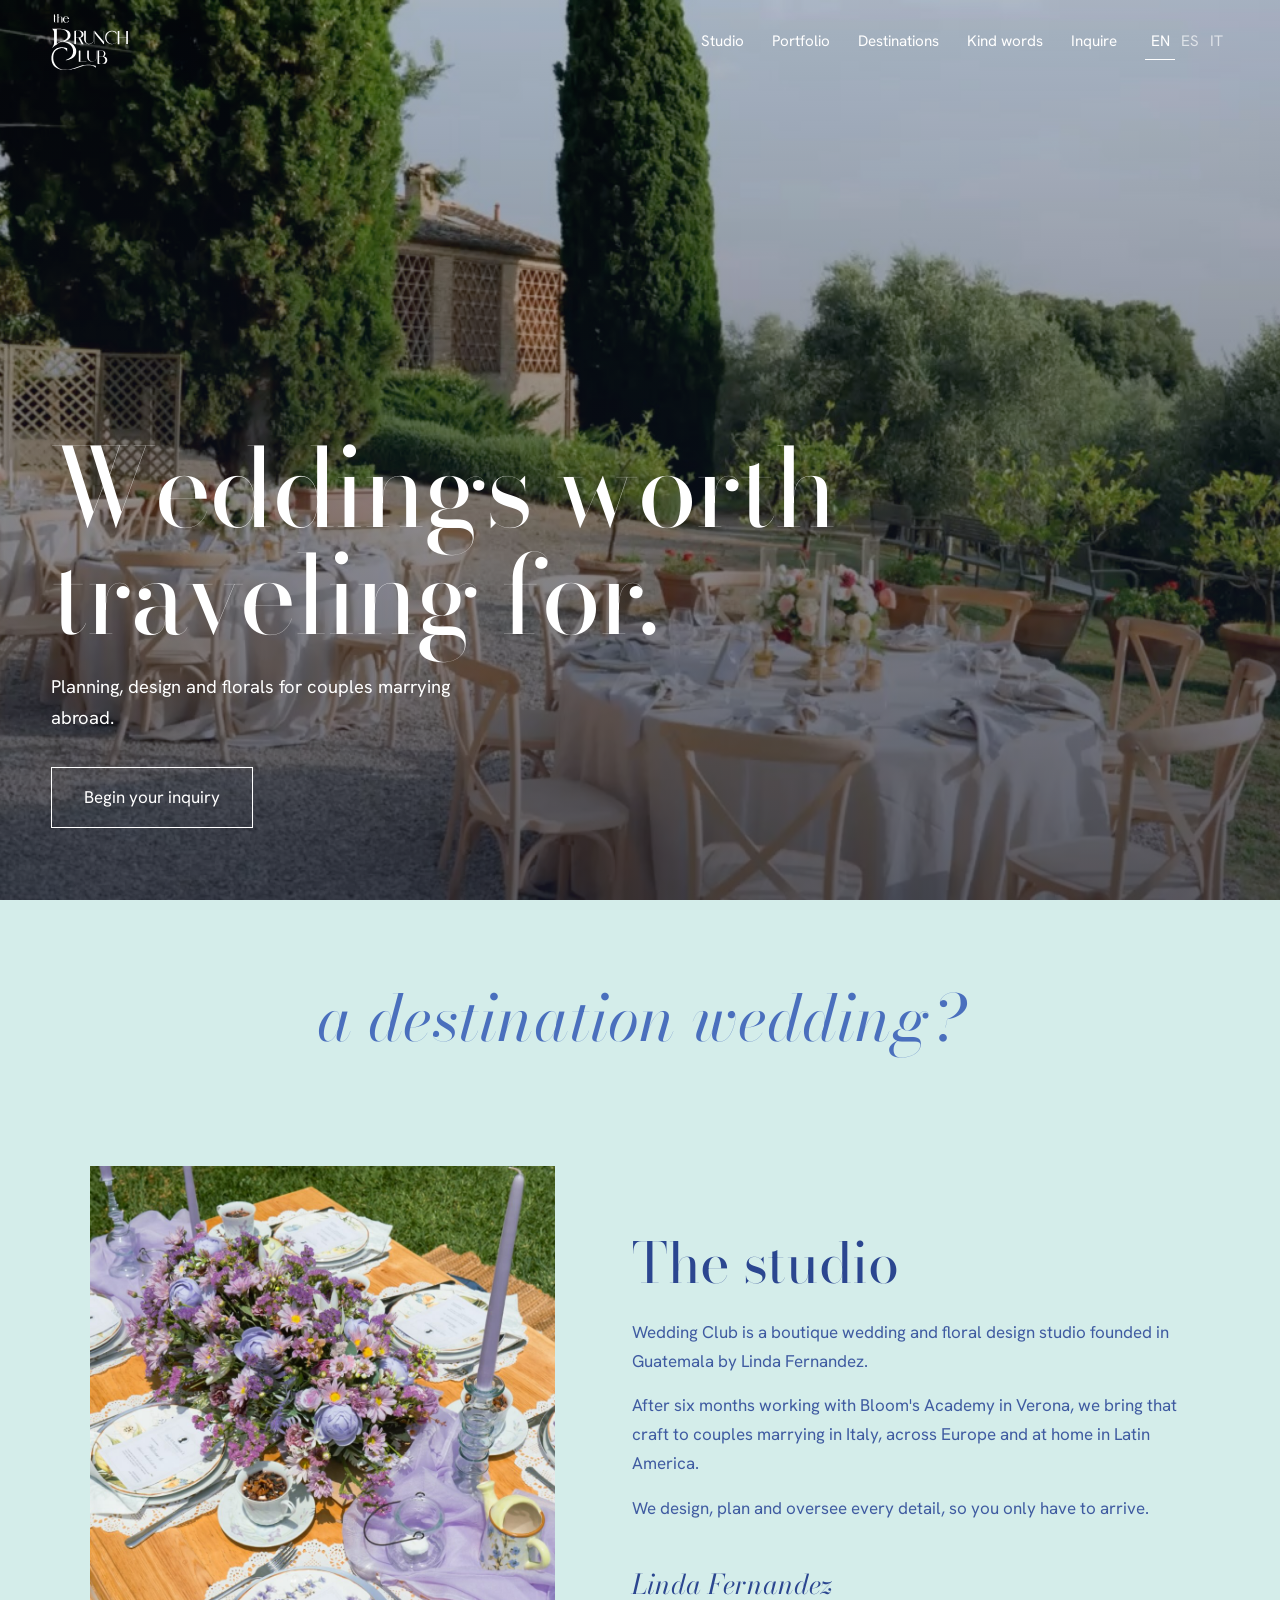
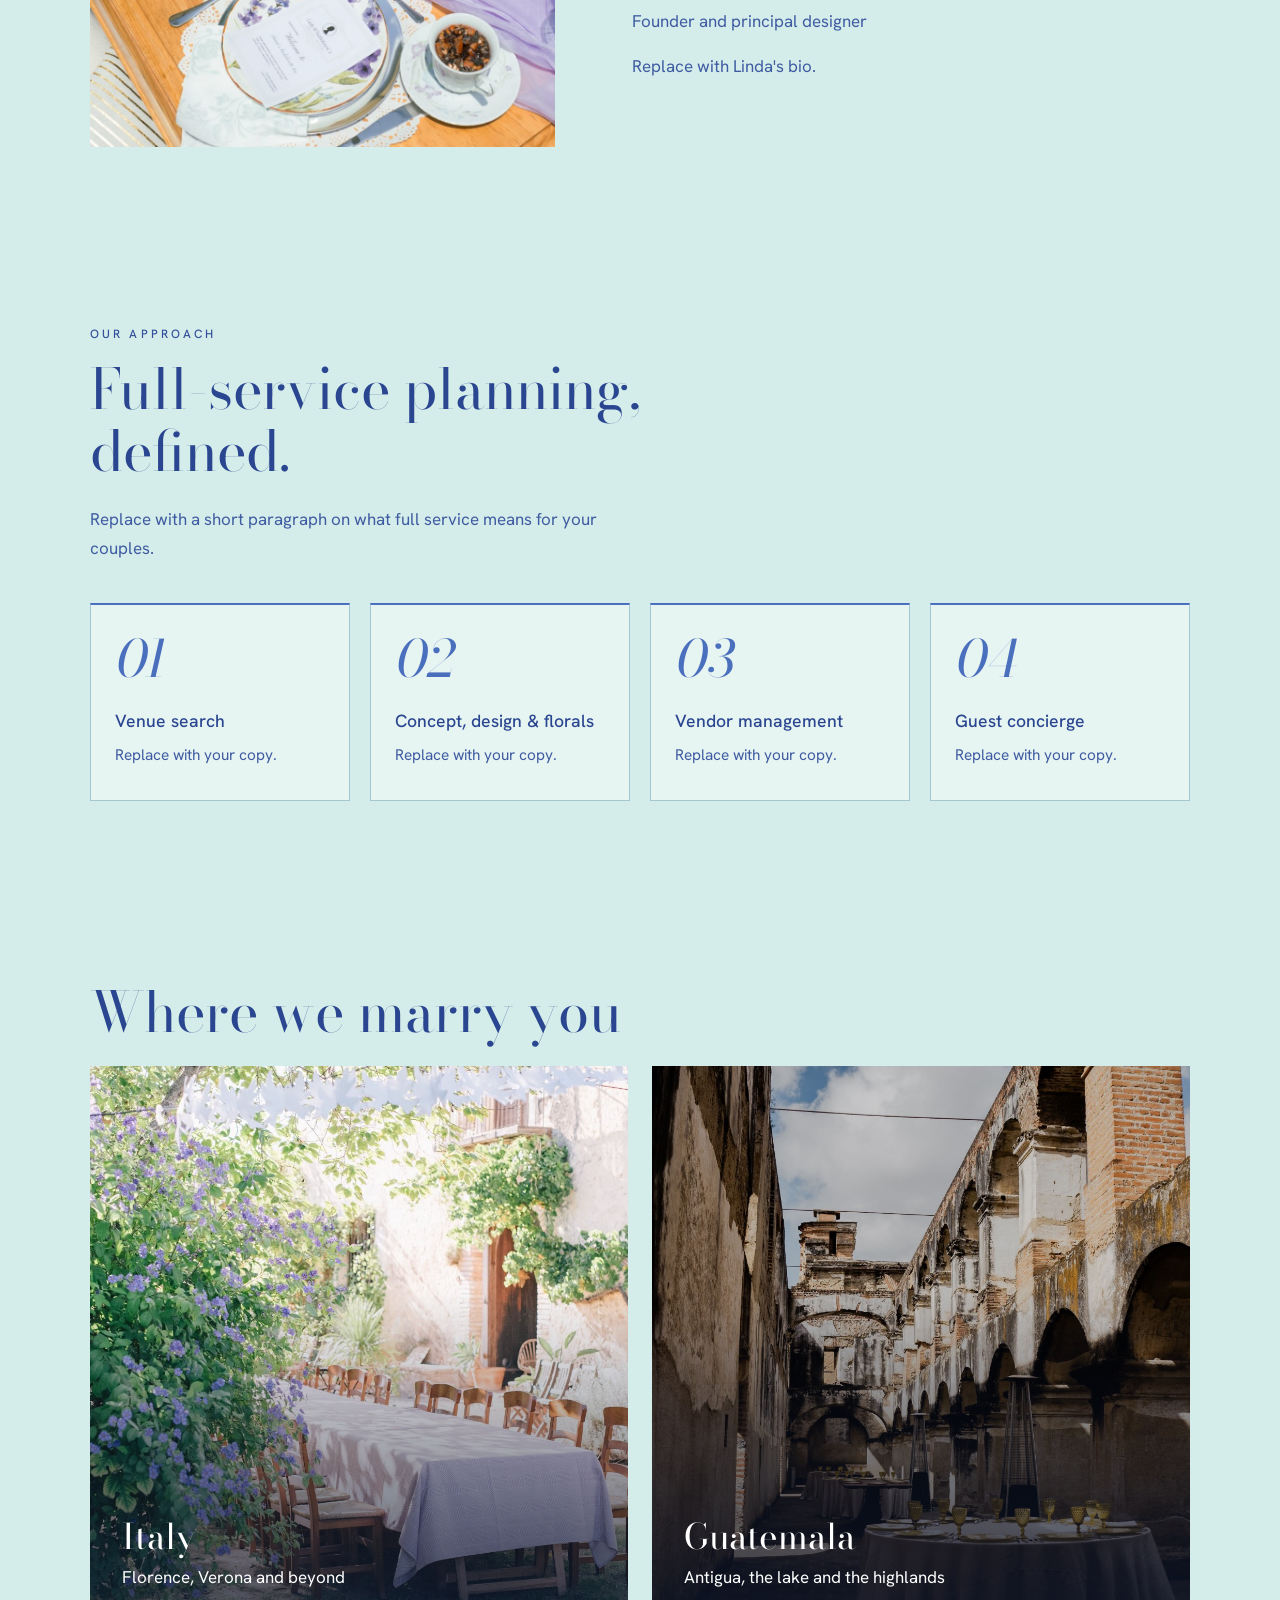
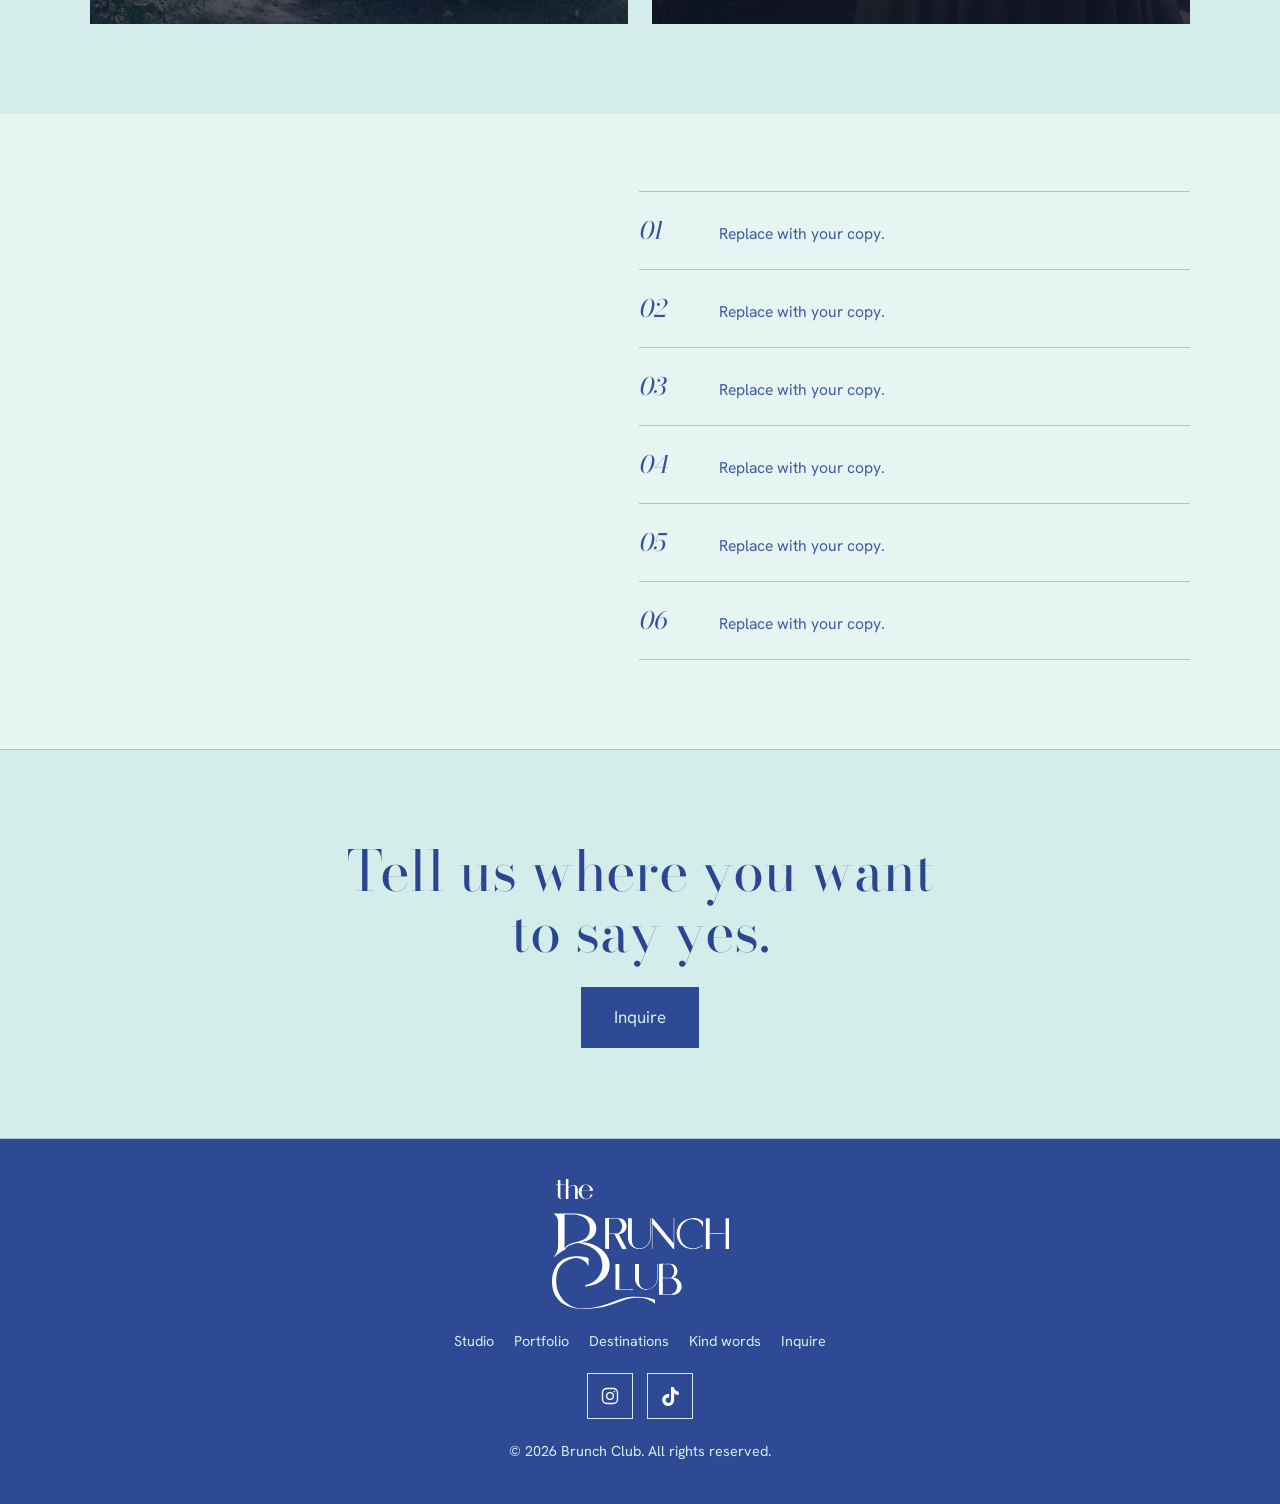
==== commit 91d72614: "Add files via upload" ====
--- a/index.html
+++ b/index.html
@@ -1 +1 @@
-<!doctype html><html lang="en"><head><title>Brunch Club | Destination Weddings</title><meta charset="utf-8"><meta name="viewport" content="width=device-width,initial-scale=1"><meta name="description" content="Boutique destination wedding planning, design and florals. Italy, Europe, Latin America."><link rel="preconnect" href="https://fonts.googleapis.com"><link rel="preconnect" href="https://fonts.gstatic.com" crossorigin><link href="https://fonts.googleapis.com/css2?family=Bodoni+Moda:ital,wght@0,400;1,400&family=Hanken+Grotesk:wght@400;500&display=swap" rel="stylesheet"><link rel="preload" as="image" href="images/hero.jpg" fetchpriority="high"><link rel="stylesheet" href="style.css"></head><body><svg width="0" height="0" style="position:absolute" aria-hidden="true" focusable="false"><symbol id="bc-logo" viewBox="0 0 675 491.2"><path fill-rule="evenodd" d="M91.4 75.3C90.7 72.7 91.1 67.1 91.1 64.1C91.1 56.6 91.2 49.1 91.1 41.6C91.1 38.1 91.8 32.4 90.3 29.2C86.1 20.6 75.2 25.3 70.1 30C69.1 31 66.1 32.7 65.8 34.1C65.4 35.3 65.7 42 65.7 43.8C65.7 51.1 65.7 58.3 65.7 65.6C65.7 68.2 66.2 73.3 65.4 75.5C63.5 76.1 58.1 76.1 56.3 75.2C55.6 72.9 56.1 60.3 56.1 56.8C56.1 48.6 56.1 40.5 56.1 32.3C56.1 27.9 55.9 23.4 56.3 19.1C56.3 18.4 56.1 17.7 56.1 17.1C56.1 13.7 55.6 3.1 56.4 0.6C58.2 0 63.8 0 65.5 0.7C66.2 4.2 65.7 18.1 65.7 22.6C65.7 25 65.2 29.4 66.1 31.2C68.2 30.4 70.9 27.7 73.2 26.4C78.9 23.1 85.1 21.3 91.6 23.3C101.7 26.5 101 35.7 100.9 44.4C100.8 50.3 100.9 56.2 100.7 62.1C100.7 65.2 101.4 73.2 100.4 75.5C99.5 75.8 93 76 92 75.8C91.7 75.7 91.7 75.5 91.4 75.3ZM25.6 22.7C24.1 22.2 20 22.8 19.2 22.3C18.8 22.1 19 21.9 18.8 21.7C19 21.5 19 21.3 19.3 21.2C20.6 20.6 23.7 21.3 25.5 20.9C26.8 17.4 25 8.3 26 4.3C27.9 3.7 33.3 3.7 35.1 4.3C36.6 7.5 34.5 17.2 35.8 20.8C38.8 21.6 44.9 21.1 48.3 21.1C49.9 21.1 52 20.7 53.3 21.7C51.9 23.1 54.6 20.7 53.1 22.1C52.2 22.9 49.5 22.4 48.4 22.4C44.3 22.4 39.9 22 35.9 22.6C34.9 25.1 35.5 31.1 35.5 34C35.5 42.6 35.5 51.2 35.5 59.8C35.5 62.6 34.9 70 36.1 72.2C38.1 75.8 40.6 73.3 43.1 74.6C43 74.8 43.2 74.9 42.9 75.2C41.9 76.1 38.1 75.8 36.8 75.6C31.6 74.4 27.1 71.1 26.1 65.6C25.3 61.2 26 56.4 26 51.9C26 46.1 25.8 40.2 25.8 34.4C25.8 31.5 26.4 25.2 25.6 22.7ZM159.1 43.6C156.9 44.7 150.5 44 147.7 44.1C141.4 44.2 120.4 43.5 116 44.3C114.8 46.7 115.5 51.8 115.8 54.4C117.2 65.2 123.5 76.4 136.1 74.5C137.2 74.3 138.5 74.3 139.5 73.9C143.8 72.5 147.2 68.7 148.4 64.4C148.9 62.6 148.4 60.5 149.2 58.8C151.2 58.2 155.5 58.2 157.3 59C157.2 61.1 155.3 63.6 154 65.3C149.5 71.5 141.4 76 133.7 76.2C121.4 76.6 110.4 70 105.8 58.3C105.6 57.8 105.6 57.2 105.4 56.6C104.4 53.7 104 50.4 104.2 47.3C104.9 37.4 109.4 29.7 117.8 24.4C118.8 23.7 120.1 23.4 121.2 22.9C123.9 21.6 127.5 20.6 130.6 20.6C141.3 20.6 150.5 25.3 156 34.6C157.5 37.2 159.3 40.6 159.1 43.6ZM147.5 42.4C148.2 40.3 146.8 36.8 145.9 34.8C145.4 33.6 145.1 32.4 144.5 31.3C142 26.5 137.7 22.1 131.9 22C125.2 21.9 120.6 28 118.3 33.6C117.3 36.1 115.8 39.5 116.2 42.2C118 43.3 122.1 42.7 124.3 42.7C129.5 42.6 134.8 42.7 140.1 42.7C142.4 42.7 145.4 43.2 147.5 42.4ZM128.1 406.1C128.4 405.1 129 404.5 129.5 403.6C130 402.7 130.5 401.8 131.2 401.1C132.4 400.1 138.1 398.7 139.9 398.1C146.1 396 151.9 393.2 157.5 389.9C174.5 379.8 185.8 364.3 191.4 345.6C193.1 339.6 193.7 333.4 193.9 327.3C195.1 287.8 167.1 261 131.8 249.1C124.5 246.7 116.9 244.2 109.4 243.1C106.8 242.7 104 241.6 101.5 242.1C93.5 243.8 71.7 249.4 65.3 253.5C61.3 256.1 58 259.2 55 262.8C53.7 264.4 53.1 266.9 51.6 268.3C50.3 269.4 48.1 269.8 46.6 270.6C42.2 272.9 37.8 275.3 33.8 278.3C29.3 281.6 24.6 284.8 20.5 288.5C18.4 290.3 15.2 294.1 12.9 295.2C12.6 294.3 12.4 292.9 12.7 291.8C12.9 291.4 18.6 283.5 19.6 281.5C24.1 272.3 26.6 262.7 26.8 252.4C27.2 231.9 26.8 211.3 26.8 190.7C26.8 183.8 26.8 176.8 26.8 169.9C26.8 165.3 27.1 160.5 26.4 155.9C25.4 148.6 22.3 143.6 17.7 138C16.3 136.3 11.7 133.3 11.2 132.6C10.9 132.1 11 131.5 11 130.9C11.3 130.6 11.4 130.3 11.9 130.2C13.8 129.7 20.8 130.1 23.2 130.1C34.5 130.1 45.8 130 57.2 130.1C64 130.2 70.8 130 77.7 130.1C83.1 130.2 88.5 130.1 93.9 130.5C113.5 131.9 133.6 135.6 150 147C154.4 150.1 158.7 153.8 161.9 158.3C165.3 163.2 168 167.6 169.5 173.5C171 179.3 171.2 185.5 170.9 191.4C170 210.2 156 225.5 138.9 232C134.8 233.6 130.5 235.3 126.1 236.3C124.6 236.6 119.3 237.7 118.2 238.5C116.8 239.6 119.2 237.8 118.1 238.9C121.1 240 125.8 239.9 129.2 240.4C137.2 241.5 145 243.4 152.8 245.6C158.2 247.1 163.4 249.6 168.5 252C190.4 262.3 209.4 279.4 217.4 302.6C219.8 309.4 221.2 316.5 221.4 323.7C222.3 357.6 203 383 172.2 395.4C167.6 397.3 163.1 399.1 158.3 400.3C151 402.2 144.9 403.9 137.4 405.2C134.8 405.7 130.5 406.8 128.1 406.1ZM51.6 134.8C50.8 137.2 51.4 141.3 51.4 144C51.4 150.5 51.4 157 51.4 163.5C51.4 185.3 51.4 207.2 51.4 229C51.4 236.7 51.2 244.4 51.4 252C51.5 254.7 50.7 258.6 51.8 260.9C53.3 259.9 56.2 255.4 58.3 253.7C63.8 249 67.8 247.5 74.2 244.6C78.9 242.5 84 241.2 88.9 239.8C109.1 234.3 129.7 231.2 141.3 211.5C145 205.3 146.1 197.4 146.3 190.3C146.6 183.9 146.2 177.2 144.5 171C139.6 153.1 124.4 142 107.1 137.5C96.5 134.7 84.7 134.5 73.8 134.5C69.9 134.5 54.1 134 51.6 134.8ZM383.8 170.6C382.9 172.2 383.3 175 383.3 176.9C383.3 181.6 383.3 186.3 383.3 190.9C383.3 207.9 383.2 224.9 383.2 241.9C383.2 247.6 383.3 253.3 383.3 258.9C383.3 260 383.6 263.4 383 264.1C382.8 264.5 382.5 264.4 382.2 264.5C381.9 264.3 381.6 264.3 381.4 263.9C381 263.1 381.3 258.7 381.3 257.5C381.3 250.9 381.3 244.3 381.3 237.7C381.3 215.8 380.8 193.8 381.3 172C381.4 166.4 381.3 160.8 381.3 155.2C381.3 153.1 380.8 149.8 381.7 148.1C384.6 147.2 385.1 148.8 386.8 150.8C387.4 151.5 388.1 152.1 388.6 152.8C393.3 158.7 398.1 164.5 402.9 170.2C412.4 181.7 421.8 193.3 431.5 204.6C437.1 211.2 442.1 218.3 448 224.6C449.1 225.6 449.8 227 450.8 228.1C453.4 231.2 456 234.2 458.5 237.3C459 238 462.5 242.5 462.9 242.7C465.2 243.7 461.2 241.8 463.4 242.6C464.2 240 463.6 225.2 463.6 221.2C463.8 204.5 463.6 187.7 463.6 170.9C463.6 165.2 463.6 159.4 463.6 153.7C463.6 152.6 463.3 149 463.8 148.2C464.1 147.9 464.4 148 464.7 147.8C465 148 465.3 147.9 465.5 148.3C466.1 149.3 465.7 153.5 465.7 154.8C465.7 161.6 465.7 168.3 465.7 175.1C465.7 190.1 465.7 205.1 465.7 220.1C465.7 225.2 465.5 230.4 465.7 235.6C465.8 242.1 465.7 248.6 465.7 255.1C465.7 257.7 466.2 261.9 465.4 264.2C461.7 265.7 460.3 262.6 458.2 260.1C453.5 254.7 449.2 248.7 444.4 243.4C441.2 239.9 438.4 236 435.3 232.4C428.9 224.8 422.7 217.2 416.4 209.5C415.3 208.1 413.9 206.8 412.8 205.3C409.3 200.8 405.6 196.3 401.8 192C397.4 187 393.3 181.6 389 176.4C388.2 175.5 384.9 171 384.3 170.6C382.6 169.6 385.4 171.4 383.8 170.6ZM574.3 182.5C572.8 180.4 571.8 175.9 570.3 173.2C566.5 166.2 561.3 160.2 554.1 156.4C550.2 154.3 545.5 153.5 541.2 153C537.5 152.6 533.9 152.1 530.2 152.5C517.5 153.7 506.2 160.8 498.1 170.4C495.6 173.4 493.3 176.4 491.8 180C481 204.1 485.9 237.8 508.8 253.4C511.2 255.1 513.6 256.8 516.2 258C529.7 264 544 263.5 557.5 258C561.5 256.3 565.5 254.1 568.9 251.4C570.4 250.2 572.1 247.7 574 248C574.1 248.4 574.4 248.5 574.2 249C573.3 250.7 567 255.3 565.1 256.4C563.8 257.2 562.5 258.1 561.1 258.8C551.8 263.6 540.6 265.4 530.2 264.9C513.4 264.3 498.7 257 487.9 244.1C485.1 240.7 483 236.7 481.1 232.8C479.5 229.6 478.2 226.3 477.3 222.8C475.6 215.7 474.3 208.2 475.2 200.8C478.9 169.3 502.3 150 533.2 147.9C544.1 147.1 555.7 148.6 565.4 153.9C568.3 155.5 573.1 158.7 574.5 161.9C574.9 162.8 574.6 172.2 574.6 173.9C574.6 176.6 575.2 179.9 574.3 182.5ZM239.9 208.5C237.1 207.7 229.3 208.2 225.9 208.2C223.9 208.2 221.4 207.8 219.5 208.5C218.7 211.3 219.3 218.8 219.3 222.2C219.3 231.7 219.3 241.2 219.3 250.7C219.3 253.7 219.9 261.7 219 264.1C216.9 264.8 206.8 264.8 204.9 264C204.2 261 204.7 242.9 204.7 238.3C204.7 220.3 204.7 202.3 204.7 184.3C204.7 176.2 204.7 168.1 204.7 160.1C204.7 157 204.2 151 204.9 148.4C207.4 147.4 219.1 148 222.6 148C231.9 148.1 241.2 148 250.6 148C258.1 148.1 265.5 147.9 271.9 152.5C275 154.7 278.3 157.4 280.3 160.6C286.6 170.3 287.9 182.6 281.9 192.8C280.4 195.4 278.6 198.4 276.2 200.3C272.5 203.3 268.7 205.7 264.1 207.1C261.9 207.8 258.9 207.7 256.9 208.6C257.4 211.2 261.8 218.8 263.4 221.7C266.3 227.2 268.9 232.9 271.9 238.3C274.3 242.6 276.6 246.9 278.8 251.3C280 253.9 285.1 262.3 285.3 264.4C285 264.6 284.9 264.8 284.5 264.9C282.6 265.2 275.5 264.8 273 264.8C271.7 264.9 269.9 265.3 268.9 264.2C267.9 262.9 262.7 252.3 261.6 250C257.5 241.7 253.1 233.6 248.8 225.5C246.3 221 242.5 212.2 239.9 208.5ZM291.3 148.4C293.5 147.9 303 147.8 305.2 148.3C306 150.4 305.5 153.4 305.5 155.7C305.5 160.9 305.5 166 305.5 171.2C305.5 186.7 305.5 202.2 305.5 217.7C305.5 227.7 304.8 238.4 309.3 247.7C311.4 252.3 314.8 256.7 319.3 259.2C330.6 265.6 346.5 262.3 356.7 255.3C364.9 249.7 370.3 241.2 373.1 231.8C374.9 225.7 374.1 216.3 374.1 209.9C374.1 196.2 374 182.5 374.1 168.9C374.2 163.8 374.2 158.7 374.2 153.6C374.2 152.6 373.9 149.3 374.3 148.6C374.5 148.2 374.8 148.3 375.1 148.1C375.5 148.3 375.9 148.3 376.1 148.8C376.4 149.5 376.2 156.1 376.2 157.5C376.2 167.2 376.1 177 376.2 186.7C376.2 196.9 377 223 375.2 231.4C374.2 236.2 371.9 241.6 369 245.6C357.9 261.2 339 268.6 320.5 262.5C315.4 260.8 310.4 258.3 306.3 254.8C300.9 250.2 296.4 244.3 293.8 237.6C293.1 235.8 292.7 233.8 292 231.9C290.7 228.2 290.8 221.5 290.8 217.5C290.8 209.8 290.8 202 290.8 194.3C290.8 183.7 291 173.1 291 162.5C291 159.5 290.4 150.5 291.3 148.4ZM585.5 264.8C584.5 262.6 585.1 259.2 585.1 256.7C585.1 250.9 585.1 245 585.1 239.2C585.1 218.5 585.1 197.9 585.1 177.2C585.1 170.6 585.1 164 585.1 157.4C585.1 155 584.5 150.9 585.5 148.8C587.8 148.2 596.8 148.3 599.2 148.7C600.2 150.9 599.6 159 599.6 161.9C599.6 172 599.6 182.2 599.6 192.4C599.6 195.2 599.1 203.2 600.1 205.2C603.4 206 610.6 205.4 614.3 205.4C623.9 205.4 633.5 205.4 643.1 205.4C645.7 205.4 657.4 205.8 659.1 205.5C659.4 205.4 659.4 205.2 659.7 205.1C660.5 202.2 659.9 194.8 659.9 191.4C659.9 181.8 659.9 172.3 659.9 162.7C659.9 159.5 659.3 151 660.4 148.5C662.3 147.9 672.3 147.9 674.2 148.6C675 151.2 674.5 156.6 674.5 159.5C674.5 167 674.5 174.5 674.5 182C674.5 200.9 674.5 219.7 674.5 238.5C674.5 244.3 674.5 250 674.5 255.8C674.5 258.5 675 261.7 674.2 264.2C672.5 265.1 662.1 265.1 660.2 264.2C659.4 261.9 659.9 253.4 659.9 250.3C659.9 240.8 659.9 231.3 659.9 221.8C659.9 218.4 660.5 210.8 659.7 207.9C657.6 206.9 647.4 207.5 644.4 207.5C634.1 207.5 623.8 207.5 613.6 207.5C610.7 207.5 602.1 207 599.9 207.8C599 210.3 599.6 218.1 599.6 221.2C599.6 231.3 599.6 241.4 599.6 251.5C599.6 254.3 600.2 262.7 599.2 264.8C597.2 265.4 587.6 265.4 585.5 264.8ZM219.5 150.4C218.8 153.1 219.3 165.1 219.3 168.8C219.3 177.1 219.3 185.3 219.3 193.6C219.3 197.1 218.8 202.6 219.5 205.8C221.5 206.7 230.2 206.2 233.1 206.2C243.4 206.2 252.1 207.7 260.2 200C261.7 198.6 262.8 196.7 263.9 195C268.8 187.5 270 177.4 267.4 168.8C266.2 164.6 263.7 160.8 260.9 157.4C258.6 154.6 255.7 151.8 252.4 150.3C250.8 149.6 238.3 150.1 235.6 150.1C232.9 150.1 221.9 149.7 220.1 150C219.8 150 219.8 150.3 219.5 150.4ZM141.7 299.8C142.4 303 141.9 315.3 141.9 319.5C141.9 322 142.3 326.7 141.6 328.9C140.2 327.9 138.5 323.8 137.3 322.1C135.2 319.1 132.7 316.6 130.3 313.9C128.9 312.4 127.1 311.2 125.5 309.9C116.9 302.9 105.9 299.1 94.9 298.6C88.3 298.3 81.6 300.2 75.3 302.1C58.9 306.8 44.3 316.1 34 329.8C27.5 338.4 22.1 355.9 20.7 366.6C19 379.2 19.6 391.6 21.3 404.2C22 408.7 22.6 413.3 24 417.6C32.1 442.7 48.8 465.5 72.6 477.9C80.4 481.9 89.6 485.4 98.3 487C115.3 490.1 139.5 489.2 156.6 486.5C175.8 483.4 194.7 478.5 213.1 472C233.5 464.8 253.3 455.9 274.3 450.4C292.4 445.6 311.4 444.4 330.1 445.3C344.7 445.9 364.3 447.6 378.3 451.8C381.4 452.7 390.7 454.7 392.8 456.2C393.2 457.9 393 469.1 392.6 471.1C392.6 471.5 392.4 471.5 392.3 471.7C390.5 470.9 385.2 465.3 382.2 463.3C372 456.9 357.7 450.6 345.6 449.4C330.1 447.9 307.5 448.8 292.4 452.4C283.7 454.5 275.3 458 266.8 460.9C249.4 466.8 232.2 473.4 214.6 478.9C211.3 479.9 207.8 480.6 204.4 481.3C195.6 483.1 186.9 484.9 178 486.4C162.3 489 146.4 490.6 130.5 490.8C124.4 490.9 118.3 491.2 112.2 490.9C91.4 489.9 66.9 484.9 49.1 473.5C45.8 471.4 42.4 469.6 39.3 467.2C29.7 459.8 21.6 450.3 15.8 439.7C2.9 416.2 0 380.6 7.9 355C10.5 346.4 14.4 338.3 19.3 330.8C22 326.6 24.4 322.3 27.9 318.6C32 314.3 36.5 310.1 41.3 306.6C45.8 303.5 50.8 301 55.9 299.1C59.3 297.8 62.7 296.4 66.2 295.4C81.8 291.3 98.2 290.5 114 293C121 294.1 136.5 295.4 141.7 299.8ZM408.3 437.2C407.4 435.1 408 431.1 407.9 428.6C407.8 421.8 407.9 415.1 407.9 408.3C407.9 387.8 407.9 367.3 407.9 346.8C407.9 340.9 407.9 335 407.9 329.1C407.9 326.7 407.5 322.9 408.3 320.9C411.8 320 423.6 320.7 428 320.7C435.7 320.6 451.9 319.8 458.7 321.6C461.7 322.5 464.7 324.3 467.2 326.3C475.2 332.9 479.6 343.4 477.2 353.9C475.9 359.2 473.2 364.3 469.2 368C468 369.2 466.5 370.4 465.1 371.3C464.4 371.7 463.1 372 462.6 372.5C461.5 373.9 463.5 371.7 462.6 373C463.6 373.4 468.7 373.9 470.6 374.3C474.7 375.3 478.8 377.8 482 380.4C492.1 388.8 496.2 402.9 492.2 415.5C491.1 419 489.1 422.1 487 425.1C485.4 427.2 483.4 429.4 481.3 431C471 438.3 464.4 437.3 452.5 437.4C444.2 437.4 436 437.5 427.7 437.5C424.5 437.5 410.3 438 408.3 437.2ZM244 418.1C243.1 415.8 243.7 412.3 243.7 409.7C243.7 403.9 243.7 398.2 243.7 392.4C243.7 376.2 243.7 359.9 243.7 343.7C243.7 339.7 243.1 324.1 244 321.5C246.2 320.9 255.7 320.7 257.8 321.4C258.7 323.4 258.2 326.1 258.2 328.3C258.3 333.4 258.2 338.5 258.2 343.6C258.2 360.3 258.2 377.1 258.2 393.9C258.2 397.8 257.6 413.4 258.5 416C261.2 416.9 267.8 416.3 271 416.3C279.6 416.3 288.3 416.5 297 416.2C299.6 416.1 302.1 416 304.7 415.9C306 415.8 307.4 415.4 308.7 415.4C309 415.4 309.1 415.6 309.3 415.7C309.5 416.6 309.5 417.2 309.2 418.1C306.1 418.8 290 418.3 285.5 418.3C276 418.3 266.5 418.4 257 418.4C253.3 418.3 247.4 418.9 244 418.1ZM318 321.4C320.3 320.8 329.8 320.7 332.1 321.6C332.8 324 332.3 335.4 332.3 338.7C332.3 350.7 332.3 362.6 332.3 374.5C332.3 383.5 332 392.9 336 401.2C337.3 404 338.9 406.7 341.1 408.9C346.1 413.7 351.3 415.6 358.1 416.1C375.5 417.4 392.1 406 398.3 390C401.2 382.5 400.9 374.9 400.9 367.1C400.9 357.6 400.9 348.1 400.9 338.6C400.9 334.3 400.9 330.1 400.9 325.8C400.9 324 400.3 322.1 402 321.2C402.4 321.4 402.6 321.3 402.9 321.7C403.2 322.2 402.9 328.9 402.9 330.1C402.9 339.2 402.9 348.3 402.9 357.4C402.9 372.4 404.7 386.9 395.4 399.8C381.9 418.5 356.9 423.9 337.3 411.5C331.3 407.7 326.2 402.2 322.8 396C322.2 394.9 321.8 393.6 321.2 392.6C316.7 384.6 317.6 370.2 317.6 361.1C317.6 352.2 317.7 343.3 317.7 334.3C317.7 330.9 317.1 324.4 318 321.4ZM422.9 323C422 325.4 422.5 333.8 422.5 336.9C422.5 345.1 422.5 353.2 422.5 361.4C422.5 364.4 422 370.6 422.8 373.1C425.2 373.7 441.7 373.2 445.5 373.2C447.4 373.2 452.1 373.8 453.7 373C456.2 371.7 459.3 367.3 460.8 365C469.4 351.5 466.1 333.1 453.4 323.4C451.8 322.1 447.8 322.7 445.8 322.7C441.9 322.7 425.3 322.2 422.9 323ZM422.8 375.7C422 378.4 422.5 390.4 422.5 394.1C422.5 403.2 422.5 412.3 422.5 421.4C422.5 425.2 421.9 431.6 422.8 435.1C425.4 436 436.1 435.3 439.7 435.4C443.3 435.4 451.3 435.8 454.5 435.2C458.2 434.4 462.1 432 465.1 429.8C467.9 427.7 470.2 424.8 471.9 421.9C473.1 419.9 474.3 417.9 475.1 415.7C476.1 412.9 476.5 409.8 476.7 406.8C477.2 394.6 470.6 383.3 459.9 377.5C458.2 376.6 455.9 375.6 454 375.4C450.2 374.9 442.9 375.4 438.8 375.4C435.7 375.3 425 374.9 422.8 375.7Z"/></symbol></svg><header><a class="logo" href="index.html" aria-label="Brunch Club"><svg class="logo-mark" viewBox="0 0 675 491.2" aria-hidden="true"><use href="#bc-logo"/></svg></a><nav><a class="hide" href="index.html#studio" data-i="n.studio">Studio</a><a class="hide" href="portfolio.html" data-i="n.port">Portfolio</a><a class="hide" href="destinations.html" data-i="n.dest">Destinations</a><a class="hide" href="kind-words.html" data-i="n.praise">Questions</a><a class="hide" href="inquire.html" data-i="n.inq">Inquire</a><span class="lang"><button data-l="en">EN</button><button data-l="es">ES</button><button data-l="it">IT</button></span></nav><button class="burger" aria-label="Menu" aria-expanded="false"><span></span><span></span></button></header><div class="menu"><a href="index.html#studio" data-i="n.studio">Studio</a><a href="portfolio.html" data-i="n.port">Portfolio</a><a href="destinations.html" data-i="n.dest">Destinations</a><a href="kind-words.html" data-i="n.praise">Questions</a><a href="inquire.html" data-i="n.inq">Inquire</a></div><main><div class="hero"><video class="bg" preload="metadata" autoplay muted loop playsinline poster="images/hero.jpg"><source src="images/hero.mp4" type="video/mp4"></video><h1 data-i="h.t">Celebrations worth traveling for.</h1><p data-i="h.p">Planning, design and florals for weddings and every kind of celebration.</p><div><a class="btn" href="inquire.html" data-i="h.c">Begin your inquiry</a></div></div><section class="plan"><h2 class="lead"><span data-i="pl.a">Are you planning</span> <span class="rot"><span class="rot-in" id="rot">a destination wedding</span></span></h2><p class="sub" data-i="pl.s">Whether you're getting married in Verona or in Guatemala City, we'll take it from here.</p></section><section id="studio"><div class="wrap about"><img class="ph" src="images/studio.jpg" alt="" loading="lazy" decoding="async"><div><h2 data-i="a.t">The studio</h2><p data-i="a.p1">Brunch Club is a boutique studio for weddings, floral design and celebrations, led by Linda Fernandez and her mother, Frieda.</p><p data-i="a.p2">Born and raised in Guatemala, with German roots, Linda spent six months designing flowers in Verona and built connections in New York. Every celebration carries a little of each place.</p><p data-i="a.p3">We design, plan and oversee every detail, so you only have to arrive.</p><h3 class="who">Linda Fernandez</h3><p class="role" data-i="st.r">Founder and principal designer</p><p data-i="st.b">Replace with Linda's bio.</p></div></div></section><section class="process"><div class="wrap"><div class="phead"><p class="eyebrow" data-i="ap.e">Our approach</p><h2 data-i="ap.t">Full-service planning, defined.</h2><p class="sub" data-i="ap.p">Replace with a short paragraph on what full service means for your couples.</p></div><div class="steps"><div class="step"><i>01</i><b data-i="ap1t">Venue search</b><span data-i="ap.d">Replace with your copy.</span></div><div class="step"><i>02</i><b data-i="ap2t">Concept, design &amp; florals</b><span data-i="ap.d">Replace with your copy.</span></div><div class="step"><i>03</i><b data-i="ap3t">Vendor management</b><span data-i="ap.d">Replace with your copy.</span></div><div class="step"><i>04</i><b data-i="ap4t">Guest concierge</b><span data-i="ap.d">Replace with your copy.</span></div></div></div></section><section><div class="wrap"><h2 data-i="d.t">Where we marry you</h2><div class="dest"><a href="inquire.html"><img src="images/italy.jpg" alt="" loading="lazy" decoding="async"><h3 data-i="d1">Italy</h3><span data-i="d1d">Florence, Verona and beyond</span></a><a href="inquire.html"><img src="images/guatemala.jpg" alt="" loading="lazy" decoding="async"><h3 data-i="d2">Guatemala</h3><span data-i="d2d">Antigua, the lake and the highlands</span></a></div></div></section><section class="approach beyond"><div class="wrap"><div><p class="eyebrow" data-i="bd.e">Beyond the wedding</p><h2 data-i="bd.t">The same care, for every celebration.</h2><p class="sub" data-i="bd.p">Weddings are our focus. These are the other moments we design.</p></div><div class="rows"><div><i>01</i><p><b data-i="bd1">Engagements</b><span data-i="ap.d">Replace with your copy.</span></p></div><div><i>02</i><p><b data-i="bd2">Brunches</b><span data-i="ap.d">Replace with your copy.</span></p></div><div><i>03</i><p><b data-i="bd3">Christmas decor for homes and parties</b><span data-i="ap.d">Replace with your copy.</span></p></div><div><i>04</i><p><b data-i="bd4">Brand activations &amp; artist events</b><span data-i="ap.d">Replace with your copy.</span></p></div><div><i>05</i><p><b data-i="bd5">Baby showers &amp; civil celebrations</b><span data-i="ap.d">Replace with your copy.</span></p></div><div><i>06</i><p><b data-i="bd6">Floral arrangements</b><span data-i="ap.d">Replace with your copy.</span></p></div></div></div></section><section class="cta"><h2 data-i="c.t">Tell us where you want to say yes.</h2><a class="btn fill" href="inquire.html" data-i="c.b">Inquire</a></section></main><footer><a class="flogo" href="index.html" aria-label="Brunch Club"><svg class="logo-mark" viewBox="0 0 675 491.2" aria-hidden="true"><use href="#bc-logo"/></svg></a><nav><a href="index.html#studio" data-i="n.studio">Studio</a><a href="portfolio.html" data-i="n.port">Portfolio</a><a href="destinations.html" data-i="n.dest">Destinations</a><a href="kind-words.html" data-i="n.praise">Questions</a><a href="inquire.html" data-i="n.inq">Inquire</a></nav><div class="social"><a href="https://www.instagram.com/brunchclub_gt/" target="_blank" rel="noopener" aria-label="Instagram"><svg viewBox="0 0 24 24" width="20" height="20" fill="none" stroke="currentColor" stroke-width="1.6" aria-hidden="true"><rect x="3" y="3" width="18" height="18" rx="5"/><circle cx="12" cy="12" r="4"/><circle cx="17.3" cy="6.7" r="1" fill="currentColor" stroke="none"/></svg></a><a href="https://www.tiktok.com/@thebrunchclub.gt" target="_blank" rel="noopener" aria-label="TikTok"><svg viewBox="0 0 24 24" width="19" height="19" fill="currentColor" aria-hidden="true"><path d="M12.5.02c1.3-.02 2.6-.01 3.9-.02.1 1.5.6 3.1 1.8 4.2 1.1 1.1 2.7 1.6 4.2 1.8v4c-1.4 0-2.9-.3-4.2-1-.6-.3-1.1-.6-1.6-.9 0 2.9 0 5.8 0 8.7-.1 1.4-.5 2.8-1.4 3.9-1.3 1.9-3.6 3.2-5.9 3.2-1.4.1-2.9-.3-4.1-1-2-1.2-3.4-3.4-3.6-5.7 0-.5 0-1 0-1.5.2-1.9 1.1-3.7 2.6-5 1.7-1.4 4-2.1 6.2-1.7 0 1.5 0 3-.1 4.4-1-.3-2.1-.2-3 .4-.6.4-1.1 1-1.4 1.8-.2.5-.1 1.1-.1 1.6.2 1.6 1.8 3 3.5 2.9 1.1 0 2.2-.7 2.8-1.6.2-.3.4-.7.4-1.1.1-1.8.1-3.6.1-5.4 0-4 0-8 0-12.1z"/></svg></a></div><span>© 2026 Brunch Club. <span data-i="foot">All rights reserved.</span></span></footer><a class="stick" href="inquire.html" data-i="n.inq">Inquire</a><script src="i18n.js"></script><script>addEventListener('scroll',()=>document.querySelector('header').classList.toggle('solid',scrollY>innerHeight*.8),{passive:true})</script></body></html>
+<!doctype html><html lang="en"><head><title>Brunch Club | Destination Weddings</title><meta charset="utf-8"><meta name="theme-color" content="#D4EDEA"><meta name="viewport" content="width=device-width,initial-scale=1"><meta name="description" content="Boutique destination wedding planning, design and florals. Italy, Europe, Latin America."><link rel="preconnect" href="https://fonts.googleapis.com"><link rel="preconnect" href="https://fonts.gstatic.com" crossorigin><link href="https://fonts.googleapis.com/css2?family=Bodoni+Moda:ital,wght@0,400;1,400&family=Hanken+Grotesk:wght@400;500&display=swap" rel="stylesheet"><link rel="preload" as="image" href="images/hero.jpg" fetchpriority="high"><link rel="stylesheet" href="style.css"></head><body><svg width="0" height="0" style="position:absolute" aria-hidden="true" focusable="false"><symbol id="bc-logo" viewBox="0 0 675 491.2"><path fill-rule="evenodd" d="M91.4 75.3C90.7 72.7 91.1 67.1 91.1 64.1C91.1 56.6 91.2 49.1 91.1 41.6C91.1 38.1 91.8 32.4 90.3 29.2C86.1 20.6 75.2 25.3 70.1 30C69.1 31 66.1 32.7 65.8 34.1C65.4 35.3 65.7 42 65.7 43.8C65.7 51.1 65.7 58.3 65.7 65.6C65.7 68.2 66.2 73.3 65.4 75.5C63.5 76.1 58.1 76.1 56.3 75.2C55.6 72.9 56.1 60.3 56.1 56.8C56.1 48.6 56.1 40.5 56.1 32.3C56.1 27.9 55.9 23.4 56.3 19.1C56.3 18.4 56.1 17.7 56.1 17.1C56.1 13.7 55.6 3.1 56.4 0.6C58.2 0 63.8 0 65.5 0.7C66.2 4.2 65.7 18.1 65.7 22.6C65.7 25 65.2 29.4 66.1 31.2C68.2 30.4 70.9 27.7 73.2 26.4C78.9 23.1 85.1 21.3 91.6 23.3C101.7 26.5 101 35.7 100.9 44.4C100.8 50.3 100.9 56.2 100.7 62.1C100.7 65.2 101.4 73.2 100.4 75.5C99.5 75.8 93 76 92 75.8C91.7 75.7 91.7 75.5 91.4 75.3ZM25.6 22.7C24.1 22.2 20 22.8 19.2 22.3C18.8 22.1 19 21.9 18.8 21.7C19 21.5 19 21.3 19.3 21.2C20.6 20.6 23.7 21.3 25.5 20.9C26.8 17.4 25 8.3 26 4.3C27.9 3.7 33.3 3.7 35.1 4.3C36.6 7.5 34.5 17.2 35.8 20.8C38.8 21.6 44.9 21.1 48.3 21.1C49.9 21.1 52 20.7 53.3 21.7C51.9 23.1 54.6 20.7 53.1 22.1C52.2 22.9 49.5 22.4 48.4 22.4C44.3 22.4 39.9 22 35.9 22.6C34.9 25.1 35.5 31.1 35.5 34C35.5 42.6 35.5 51.2 35.5 59.8C35.5 62.6 34.9 70 36.1 72.2C38.1 75.8 40.6 73.3 43.1 74.6C43 74.8 43.2 74.9 42.9 75.2C41.9 76.1 38.1 75.8 36.8 75.6C31.6 74.4 27.1 71.1 26.1 65.6C25.3 61.2 26 56.4 26 51.9C26 46.1 25.8 40.2 25.8 34.4C25.8 31.5 26.4 25.2 25.6 22.7ZM159.1 43.6C156.9 44.7 150.5 44 147.7 44.1C141.4 44.2 120.4 43.5 116 44.3C114.8 46.7 115.5 51.8 115.8 54.4C117.2 65.2 123.5 76.4 136.1 74.5C137.2 74.3 138.5 74.3 139.5 73.9C143.8 72.5 147.2 68.7 148.4 64.4C148.9 62.6 148.4 60.5 149.2 58.8C151.2 58.2 155.5 58.2 157.3 59C157.2 61.1 155.3 63.6 154 65.3C149.5 71.5 141.4 76 133.7 76.2C121.4 76.6 110.4 70 105.8 58.3C105.6 57.8 105.6 57.2 105.4 56.6C104.4 53.7 104 50.4 104.2 47.3C104.9 37.4 109.4 29.7 117.8 24.4C118.8 23.7 120.1 23.4 121.2 22.9C123.9 21.6 127.5 20.6 130.6 20.6C141.3 20.6 150.5 25.3 156 34.6C157.5 37.2 159.3 40.6 159.1 43.6ZM147.5 42.4C148.2 40.3 146.8 36.8 145.9 34.8C145.4 33.6 145.1 32.4 144.5 31.3C142 26.5 137.7 22.1 131.9 22C125.2 21.9 120.6 28 118.3 33.6C117.3 36.1 115.8 39.5 116.2 42.2C118 43.3 122.1 42.7 124.3 42.7C129.5 42.6 134.8 42.7 140.1 42.7C142.4 42.7 145.4 43.2 147.5 42.4ZM128.1 406.1C128.4 405.1 129 404.5 129.5 403.6C130 402.7 130.5 401.8 131.2 401.1C132.4 400.1 138.1 398.7 139.9 398.1C146.1 396 151.9 393.2 157.5 389.9C174.5 379.8 185.8 364.3 191.4 345.6C193.1 339.6 193.7 333.4 193.9 327.3C195.1 287.8 167.1 261 131.8 249.1C124.5 246.7 116.9 244.2 109.4 243.1C106.8 242.7 104 241.6 101.5 242.1C93.5 243.8 71.7 249.4 65.3 253.5C61.3 256.1 58 259.2 55 262.8C53.7 264.4 53.1 266.9 51.6 268.3C50.3 269.4 48.1 269.8 46.6 270.6C42.2 272.9 37.8 275.3 33.8 278.3C29.3 281.6 24.6 284.8 20.5 288.5C18.4 290.3 15.2 294.1 12.9 295.2C12.6 294.3 12.4 292.9 12.7 291.8C12.9 291.4 18.6 283.5 19.6 281.5C24.1 272.3 26.6 262.7 26.8 252.4C27.2 231.9 26.8 211.3 26.8 190.7C26.8 183.8 26.8 176.8 26.8 169.9C26.8 165.3 27.1 160.5 26.4 155.9C25.4 148.6 22.3 143.6 17.7 138C16.3 136.3 11.7 133.3 11.2 132.6C10.9 132.1 11 131.5 11 130.9C11.3 130.6 11.4 130.3 11.9 130.2C13.8 129.7 20.8 130.1 23.2 130.1C34.5 130.1 45.8 130 57.2 130.1C64 130.2 70.8 130 77.7 130.1C83.1 130.2 88.5 130.1 93.9 130.5C113.5 131.9 133.6 135.6 150 147C154.4 150.1 158.7 153.8 161.9 158.3C165.3 163.2 168 167.6 169.5 173.5C171 179.3 171.2 185.5 170.9 191.4C170 210.2 156 225.5 138.9 232C134.8 233.6 130.5 235.3 126.1 236.3C124.6 236.6 119.3 237.7 118.2 238.5C116.8 239.6 119.2 237.8 118.1 238.9C121.1 240 125.8 239.9 129.2 240.4C137.2 241.5 145 243.4 152.8 245.6C158.2 247.1 163.4 249.6 168.5 252C190.4 262.3 209.4 279.4 217.4 302.6C219.8 309.4 221.2 316.5 221.4 323.7C222.3 357.6 203 383 172.2 395.4C167.6 397.3 163.1 399.1 158.3 400.3C151 402.2 144.9 403.9 137.4 405.2C134.8 405.7 130.5 406.8 128.1 406.1ZM51.6 134.8C50.8 137.2 51.4 141.3 51.4 144C51.4 150.5 51.4 157 51.4 163.5C51.4 185.3 51.4 207.2 51.4 229C51.4 236.7 51.2 244.4 51.4 252C51.5 254.7 50.7 258.6 51.8 260.9C53.3 259.9 56.2 255.4 58.3 253.7C63.8 249 67.8 247.5 74.2 244.6C78.9 242.5 84 241.2 88.9 239.8C109.1 234.3 129.7 231.2 141.3 211.5C145 205.3 146.1 197.4 146.3 190.3C146.6 183.9 146.2 177.2 144.5 171C139.6 153.1 124.4 142 107.1 137.5C96.5 134.7 84.7 134.5 73.8 134.5C69.9 134.5 54.1 134 51.6 134.8ZM383.8 170.6C382.9 172.2 383.3 175 383.3 176.9C383.3 181.6 383.3 186.3 383.3 190.9C383.3 207.9 383.2 224.9 383.2 241.9C383.2 247.6 383.3 253.3 383.3 258.9C383.3 260 383.6 263.4 383 264.1C382.8 264.5 382.5 264.4 382.2 264.5C381.9 264.3 381.6 264.3 381.4 263.9C381 263.1 381.3 258.7 381.3 257.5C381.3 250.9 381.3 244.3 381.3 237.7C381.3 215.8 380.8 193.8 381.3 172C381.4 166.4 381.3 160.8 381.3 155.2C381.3 153.1 380.8 149.8 381.7 148.1C384.6 147.2 385.1 148.8 386.8 150.8C387.4 151.5 388.1 152.1 388.6 152.8C393.3 158.7 398.1 164.5 402.9 170.2C412.4 181.7 421.8 193.3 431.5 204.6C437.1 211.2 442.1 218.3 448 224.6C449.1 225.6 449.8 227 450.8 228.1C453.4 231.2 456 234.2 458.5 237.3C459 238 462.5 242.5 462.9 242.7C465.2 243.7 461.2 241.8 463.4 242.6C464.2 240 463.6 225.2 463.6 221.2C463.8 204.5 463.6 187.7 463.6 170.9C463.6 165.2 463.6 159.4 463.6 153.7C463.6 152.6 463.3 149 463.8 148.2C464.1 147.9 464.4 148 464.7 147.8C465 148 465.3 147.9 465.5 148.3C466.1 149.3 465.7 153.5 465.7 154.8C465.7 161.6 465.7 168.3 465.7 175.1C465.7 190.1 465.7 205.1 465.7 220.1C465.7 225.2 465.5 230.4 465.7 235.6C465.8 242.1 465.7 248.6 465.7 255.1C465.7 257.7 466.2 261.9 465.4 264.2C461.7 265.7 460.3 262.6 458.2 260.1C453.5 254.7 449.2 248.7 444.4 243.4C441.2 239.9 438.4 236 435.3 232.4C428.9 224.8 422.7 217.2 416.4 209.5C415.3 208.1 413.9 206.8 412.8 205.3C409.3 200.8 405.6 196.3 401.8 192C397.4 187 393.3 181.6 389 176.4C388.2 175.5 384.9 171 384.3 170.6C382.6 169.6 385.4 171.4 383.8 170.6ZM574.3 182.5C572.8 180.4 571.8 175.9 570.3 173.2C566.5 166.2 561.3 160.2 554.1 156.4C550.2 154.3 545.5 153.5 541.2 153C537.5 152.6 533.9 152.1 530.2 152.5C517.5 153.7 506.2 160.8 498.1 170.4C495.6 173.4 493.3 176.4 491.8 180C481 204.1 485.9 237.8 508.8 253.4C511.2 255.1 513.6 256.8 516.2 258C529.7 264 544 263.5 557.5 258C561.5 256.3 565.5 254.1 568.9 251.4C570.4 250.2 572.1 247.7 574 248C574.1 248.4 574.4 248.5 574.2 249C573.3 250.7 567 255.3 565.1 256.4C563.8 257.2 562.5 258.1 561.1 258.8C551.8 263.6 540.6 265.4 530.2 264.9C513.4 264.3 498.7 257 487.9 244.1C485.1 240.7 483 236.7 481.1 232.8C479.5 229.6 478.2 226.3 477.3 222.8C475.6 215.7 474.3 208.2 475.2 200.8C478.9 169.3 502.3 150 533.2 147.9C544.1 147.1 555.7 148.6 565.4 153.9C568.3 155.5 573.1 158.7 574.5 161.9C574.9 162.8 574.6 172.2 574.6 173.9C574.6 176.6 575.2 179.9 574.3 182.5ZM239.9 208.5C237.1 207.7 229.3 208.2 225.9 208.2C223.9 208.2 221.4 207.8 219.5 208.5C218.7 211.3 219.3 218.8 219.3 222.2C219.3 231.7 219.3 241.2 219.3 250.7C219.3 253.7 219.9 261.7 219 264.1C216.9 264.8 206.8 264.8 204.9 264C204.2 261 204.7 242.9 204.7 238.3C204.7 220.3 204.7 202.3 204.7 184.3C204.7 176.2 204.7 168.1 204.7 160.1C204.7 157 204.2 151 204.9 148.4C207.4 147.4 219.1 148 222.6 148C231.9 148.1 241.2 148 250.6 148C258.1 148.1 265.5 147.9 271.9 152.5C275 154.7 278.3 157.4 280.3 160.6C286.6 170.3 287.9 182.6 281.9 192.8C280.4 195.4 278.6 198.4 276.2 200.3C272.5 203.3 268.7 205.7 264.1 207.1C261.9 207.8 258.9 207.7 256.9 208.6C257.4 211.2 261.8 218.8 263.4 221.7C266.3 227.2 268.9 232.9 271.9 238.3C274.3 242.6 276.6 246.9 278.8 251.3C280 253.9 285.1 262.3 285.3 264.4C285 264.6 284.9 264.8 284.5 264.9C282.6 265.2 275.5 264.8 273 264.8C271.7 264.9 269.9 265.3 268.9 264.2C267.9 262.9 262.7 252.3 261.6 250C257.5 241.7 253.1 233.6 248.8 225.5C246.3 221 242.5 212.2 239.9 208.5ZM291.3 148.4C293.5 147.9 303 147.8 305.2 148.3C306 150.4 305.5 153.4 305.5 155.7C305.5 160.9 305.5 166 305.5 171.2C305.5 186.7 305.5 202.2 305.5 217.7C305.5 227.7 304.8 238.4 309.3 247.7C311.4 252.3 314.8 256.7 319.3 259.2C330.6 265.6 346.5 262.3 356.7 255.3C364.9 249.7 370.3 241.2 373.1 231.8C374.9 225.7 374.1 216.3 374.1 209.9C374.1 196.2 374 182.5 374.1 168.9C374.2 163.8 374.2 158.7 374.2 153.6C374.2 152.6 373.9 149.3 374.3 148.6C374.5 148.2 374.8 148.3 375.1 148.1C375.5 148.3 375.9 148.3 376.1 148.8C376.4 149.5 376.2 156.1 376.2 157.5C376.2 167.2 376.1 177 376.2 186.7C376.2 196.9 377 223 375.2 231.4C374.2 236.2 371.9 241.6 369 245.6C357.9 261.2 339 268.6 320.5 262.5C315.4 260.8 310.4 258.3 306.3 254.8C300.9 250.2 296.4 244.3 293.8 237.6C293.1 235.8 292.7 233.8 292 231.9C290.7 228.2 290.8 221.5 290.8 217.5C290.8 209.8 290.8 202 290.8 194.3C290.8 183.7 291 173.1 291 162.5C291 159.5 290.4 150.5 291.3 148.4ZM585.5 264.8C584.5 262.6 585.1 259.2 585.1 256.7C585.1 250.9 585.1 245 585.1 239.2C585.1 218.5 585.1 197.9 585.1 177.2C585.1 170.6 585.1 164 585.1 157.4C585.1 155 584.5 150.9 585.5 148.8C587.8 148.2 596.8 148.3 599.2 148.7C600.2 150.9 599.6 159 599.6 161.9C599.6 172 599.6 182.2 599.6 192.4C599.6 195.2 599.1 203.2 600.1 205.2C603.4 206 610.6 205.4 614.3 205.4C623.9 205.4 633.5 205.4 643.1 205.4C645.7 205.4 657.4 205.8 659.1 205.5C659.4 205.4 659.4 205.2 659.7 205.1C660.5 202.2 659.9 194.8 659.9 191.4C659.9 181.8 659.9 172.3 659.9 162.7C659.9 159.5 659.3 151 660.4 148.5C662.3 147.9 672.3 147.9 674.2 148.6C675 151.2 674.5 156.6 674.5 159.5C674.5 167 674.5 174.5 674.5 182C674.5 200.9 674.5 219.7 674.5 238.5C674.5 244.3 674.5 250 674.5 255.8C674.5 258.5 675 261.7 674.2 264.2C672.5 265.1 662.1 265.1 660.2 264.2C659.4 261.9 659.9 253.4 659.9 250.3C659.9 240.8 659.9 231.3 659.9 221.8C659.9 218.4 660.5 210.8 659.7 207.9C657.6 206.9 647.4 207.5 644.4 207.5C634.1 207.5 623.8 207.5 613.6 207.5C610.7 207.5 602.1 207 599.9 207.8C599 210.3 599.6 218.1 599.6 221.2C599.6 231.3 599.6 241.4 599.6 251.5C599.6 254.3 600.2 262.7 599.2 264.8C597.2 265.4 587.6 265.4 585.5 264.8ZM219.5 150.4C218.8 153.1 219.3 165.1 219.3 168.8C219.3 177.1 219.3 185.3 219.3 193.6C219.3 197.1 218.8 202.6 219.5 205.8C221.5 206.7 230.2 206.2 233.1 206.2C243.4 206.2 252.1 207.7 260.2 200C261.7 198.6 262.8 196.7 263.9 195C268.8 187.5 270 177.4 267.4 168.8C266.2 164.6 263.7 160.8 260.9 157.4C258.6 154.6 255.7 151.8 252.4 150.3C250.8 149.6 238.3 150.1 235.6 150.1C232.9 150.1 221.9 149.7 220.1 150C219.8 150 219.8 150.3 219.5 150.4ZM141.7 299.8C142.4 303 141.9 315.3 141.9 319.5C141.9 322 142.3 326.7 141.6 328.9C140.2 327.9 138.5 323.8 137.3 322.1C135.2 319.1 132.7 316.6 130.3 313.9C128.9 312.4 127.1 311.2 125.5 309.9C116.9 302.9 105.9 299.1 94.9 298.6C88.3 298.3 81.6 300.2 75.3 302.1C58.9 306.8 44.3 316.1 34 329.8C27.5 338.4 22.1 355.9 20.7 366.6C19 379.2 19.6 391.6 21.3 404.2C22 408.7 22.6 413.3 24 417.6C32.1 442.7 48.8 465.5 72.6 477.9C80.4 481.9 89.6 485.4 98.3 487C115.3 490.1 139.5 489.2 156.6 486.5C175.8 483.4 194.7 478.5 213.1 472C233.5 464.8 253.3 455.9 274.3 450.4C292.4 445.6 311.4 444.4 330.1 445.3C344.7 445.9 364.3 447.6 378.3 451.8C381.4 452.7 390.7 454.7 392.8 456.2C393.2 457.9 393 469.1 392.6 471.1C392.6 471.5 392.4 471.5 392.3 471.7C390.5 470.9 385.2 465.3 382.2 463.3C372 456.9 357.7 450.6 345.6 449.4C330.1 447.9 307.5 448.8 292.4 452.4C283.7 454.5 275.3 458 266.8 460.9C249.4 466.8 232.2 473.4 214.6 478.9C211.3 479.9 207.8 480.6 204.4 481.3C195.6 483.1 186.9 484.9 178 486.4C162.3 489 146.4 490.6 130.5 490.8C124.4 490.9 118.3 491.2 112.2 490.9C91.4 489.9 66.9 484.9 49.1 473.5C45.8 471.4 42.4 469.6 39.3 467.2C29.7 459.8 21.6 450.3 15.8 439.7C2.9 416.2 0 380.6 7.9 355C10.5 346.4 14.4 338.3 19.3 330.8C22 326.6 24.4 322.3 27.9 318.6C32 314.3 36.5 310.1 41.3 306.6C45.8 303.5 50.8 301 55.9 299.1C59.3 297.8 62.7 296.4 66.2 295.4C81.8 291.3 98.2 290.5 114 293C121 294.1 136.5 295.4 141.7 299.8ZM408.3 437.2C407.4 435.1 408 431.1 407.9 428.6C407.8 421.8 407.9 415.1 407.9 408.3C407.9 387.8 407.9 367.3 407.9 346.8C407.9 340.9 407.9 335 407.9 329.1C407.9 326.7 407.5 322.9 408.3 320.9C411.8 320 423.6 320.7 428 320.7C435.7 320.6 451.9 319.8 458.7 321.6C461.7 322.5 464.7 324.3 467.2 326.3C475.2 332.9 479.6 343.4 477.2 353.9C475.9 359.2 473.2 364.3 469.2 368C468 369.2 466.5 370.4 465.1 371.3C464.4 371.7 463.1 372 462.6 372.5C461.5 373.9 463.5 371.7 462.6 373C463.6 373.4 468.7 373.9 470.6 374.3C474.7 375.3 478.8 377.8 482 380.4C492.1 388.8 496.2 402.9 492.2 415.5C491.1 419 489.1 422.1 487 425.1C485.4 427.2 483.4 429.4 481.3 431C471 438.3 464.4 437.3 452.5 437.4C444.2 437.4 436 437.5 427.7 437.5C424.5 437.5 410.3 438 408.3 437.2ZM244 418.1C243.1 415.8 243.7 412.3 243.7 409.7C243.7 403.9 243.7 398.2 243.7 392.4C243.7 376.2 243.7 359.9 243.7 343.7C243.7 339.7 243.1 324.1 244 321.5C246.2 320.9 255.7 320.7 257.8 321.4C258.7 323.4 258.2 326.1 258.2 328.3C258.3 333.4 258.2 338.5 258.2 343.6C258.2 360.3 258.2 377.1 258.2 393.9C258.2 397.8 257.6 413.4 258.5 416C261.2 416.9 267.8 416.3 271 416.3C279.6 416.3 288.3 416.5 297 416.2C299.6 416.1 302.1 416 304.7 415.9C306 415.8 307.4 415.4 308.7 415.4C309 415.4 309.1 415.6 309.3 415.7C309.5 416.6 309.5 417.2 309.2 418.1C306.1 418.8 290 418.3 285.5 418.3C276 418.3 266.5 418.4 257 418.4C253.3 418.3 247.4 418.9 244 418.1ZM318 321.4C320.3 320.8 329.8 320.7 332.1 321.6C332.8 324 332.3 335.4 332.3 338.7C332.3 350.7 332.3 362.6 332.3 374.5C332.3 383.5 332 392.9 336 401.2C337.3 404 338.9 406.7 341.1 408.9C346.1 413.7 351.3 415.6 358.1 416.1C375.5 417.4 392.1 406 398.3 390C401.2 382.5 400.9 374.9 400.9 367.1C400.9 357.6 400.9 348.1 400.9 338.6C400.9 334.3 400.9 330.1 400.9 325.8C400.9 324 400.3 322.1 402 321.2C402.4 321.4 402.6 321.3 402.9 321.7C403.2 322.2 402.9 328.9 402.9 330.1C402.9 339.2 402.9 348.3 402.9 357.4C402.9 372.4 404.7 386.9 395.4 399.8C381.9 418.5 356.9 423.9 337.3 411.5C331.3 407.7 326.2 402.2 322.8 396C322.2 394.9 321.8 393.6 321.2 392.6C316.7 384.6 317.6 370.2 317.6 361.1C317.6 352.2 317.7 343.3 317.7 334.3C317.7 330.9 317.1 324.4 318 321.4ZM422.9 323C422 325.4 422.5 333.8 422.5 336.9C422.5 345.1 422.5 353.2 422.5 361.4C422.5 364.4 422 370.6 422.8 373.1C425.2 373.7 441.7 373.2 445.5 373.2C447.4 373.2 452.1 373.8 453.7 373C456.2 371.7 459.3 367.3 460.8 365C469.4 351.5 466.1 333.1 453.4 323.4C451.8 322.1 447.8 322.7 445.8 322.7C441.9 322.7 425.3 322.2 422.9 323ZM422.8 375.7C422 378.4 422.5 390.4 422.5 394.1C422.5 403.2 422.5 412.3 422.5 421.4C422.5 425.2 421.9 431.6 422.8 435.1C425.4 436 436.1 435.3 439.7 435.4C443.3 435.4 451.3 435.8 454.5 435.2C458.2 434.4 462.1 432 465.1 429.8C467.9 427.7 470.2 424.8 471.9 421.9C473.1 419.9 474.3 417.9 475.1 415.7C476.1 412.9 476.5 409.8 476.7 406.8C477.2 394.6 470.6 383.3 459.9 377.5C458.2 376.6 455.9 375.6 454 375.4C450.2 374.9 442.9 375.4 438.8 375.4C435.7 375.3 425 374.9 422.8 375.7Z"/></symbol></svg><header><a class="logo" href="index.html" aria-label="Brunch Club"><svg class="logo-mark" viewBox="0 0 675 491.2" aria-hidden="true"><use href="#bc-logo"/></svg></a><nav><a class="hide" href="index.html#studio" data-i="n.studio">Studio</a><a class="hide" href="portfolio.html" data-i="n.port">Portfolio</a><a class="hide" href="destinations.html" data-i="n.dest">Destinations</a><a class="hide" href="kind-words.html" data-i="n.praise">Questions</a><a class="hide" href="inquire.html" data-i="n.inq">Inquire</a><span class="lang"><button data-l="en">EN</button><button data-l="es">ES</button><button data-l="it">IT</button></span></nav><button class="burger" aria-label="Menu" aria-expanded="false"><span></span><span></span></button></header><div class="menu"><a href="index.html#studio" data-i="n.studio">Studio</a><a href="portfolio.html" data-i="n.port">Portfolio</a><a href="destinations.html" data-i="n.dest">Destinations</a><a href="kind-words.html" data-i="n.praise">Questions</a><a href="inquire.html" data-i="n.inq">Inquire</a></div><main><div class="hero"><video class="bg" preload="metadata" autoplay muted loop playsinline poster="images/hero.jpg"><source src="images/hero.mp4" type="video/mp4"></video><h1 data-i="h.t">Celebrations worth traveling for.</h1><p data-i="h.p">Planning, design and florals for weddings and every kind of celebration.</p><div><a class="btn" href="inquire.html" data-i="h.c">Begin your inquiry</a></div></div><section class="plan"><h2 class="lead"><span data-i="pl.a">Are you planning</span> <span class="rot"><span class="rot-in" id="rot">a destination wedding?</span></span></h2><p class="sub" data-i="pl.s">Whether you're getting married in Verona or in Guatemala City, we'll take it from here.</p></section><section id="studio"><div class="wrap about"><img class="ph" src="images/studio.jpg" alt="" loading="lazy" decoding="async"><div><h2 data-i="a.t">The studio</h2><p data-i="a.p1">Brunch Club is a boutique studio for weddings, floral design and celebrations, led by Linda Fernandez and her mother, Frieda.</p><p data-i="a.p2">Born and raised in Guatemala, with German roots, Linda spent six months designing flowers in Verona and built connections in New York. Every celebration carries a little of each place.</p><p data-i="a.p3">We design, plan and oversee every detail, so you only have to arrive.</p><h3 class="who">Linda Fernandez</h3><p class="role" data-i="st.r">Founder and principal designer</p><p data-i="st.b">Replace with Linda's bio.</p></div></div></section><section class="process"><div class="wrap"><div class="phead"><p class="eyebrow" data-i="ap.e">Our approach</p><h2 data-i="ap.t">Full-service planning, defined.</h2><p class="sub" data-i="ap.p">Replace with a short paragraph on what full service means for your couples.</p></div><div class="steps"><div class="step"><i>01</i><b data-i="ap1t">Venue search</b><span data-i="ap.d">Replace with your copy.</span></div><div class="step"><i>02</i><b data-i="ap2t">Concept, design &amp; florals</b><span data-i="ap.d">Replace with your copy.</span></div><div class="step"><i>03</i><b data-i="ap3t">Vendor management</b><span data-i="ap.d">Replace with your copy.</span></div><div class="step"><i>04</i><b data-i="ap4t">Guest concierge</b><span data-i="ap.d">Replace with your copy.</span></div></div></div></section><section><div class="wrap"><h2 data-i="d.t">Where we marry you</h2><div class="dest"><a href="inquire.html"><img src="images/italy.jpg" alt="" loading="lazy" decoding="async"><h3 data-i="d1">Italy</h3><span data-i="d1d">Florence, Verona and beyond</span></a><a href="inquire.html"><img src="images/guatemala.jpg" alt="" loading="lazy" decoding="async"><h3 data-i="d2">Guatemala</h3><span data-i="d2d">Antigua, the lake and the highlands</span></a></div></div></section><section class="approach beyond"><div class="wrap"><div><p class="eyebrow" data-i="bd.e">Beyond the wedding</p><h2 data-i="bd.t">The same care, for every celebration.</h2><p class="sub" data-i="bd.p">Weddings are our focus. These are the other moments we design.</p></div><div class="rows"><div><i>01</i><p><b data-i="bd1">Engagements</b><span data-i="ap.d">Replace with your copy.</span></p></div><div><i>02</i><p><b data-i="bd2">Brunches</b><span data-i="ap.d">Replace with your copy.</span></p></div><div><i>03</i><p><b data-i="bd3">Christmas decor for homes and parties</b><span data-i="ap.d">Replace with your copy.</span></p></div><div><i>04</i><p><b data-i="bd4">Brand activations &amp; artist events</b><span data-i="ap.d">Replace with your copy.</span></p></div><div><i>05</i><p><b data-i="bd5">Baby showers &amp; civil celebrations</b><span data-i="ap.d">Replace with your copy.</span></p></div><div><i>06</i><p><b data-i="bd6">Floral arrangements</b><span data-i="ap.d">Replace with your copy.</span></p></div></div></div></section><section class="cta"><h2 data-i="c.t">Tell us where you want to say yes.</h2><a class="btn fill" href="inquire.html" data-i="c.b">Inquire</a></section></main><footer><a class="flogo" href="index.html" aria-label="Brunch Club"><svg class="logo-mark" viewBox="0 0 675 491.2" aria-hidden="true"><use href="#bc-logo"/></svg></a><nav><a href="index.html#studio" data-i="n.studio">Studio</a><a href="portfolio.html" data-i="n.port">Portfolio</a><a href="destinations.html" data-i="n.dest">Destinations</a><a href="kind-words.html" data-i="n.praise">Questions</a><a href="inquire.html" data-i="n.inq">Inquire</a></nav><div class="social"><a href="https://www.instagram.com/brunchclub_gt/" target="_blank" rel="noopener" aria-label="Instagram"><svg viewBox="0 0 24 24" width="20" height="20" fill="none" stroke="currentColor" stroke-width="1.6" aria-hidden="true"><rect x="3" y="3" width="18" height="18" rx="5"/><circle cx="12" cy="12" r="4"/><circle cx="17.3" cy="6.7" r="1" fill="currentColor" stroke="none"/></svg></a><a href="https://www.tiktok.com/@thebrunchclub.gt" target="_blank" rel="noopener" aria-label="TikTok"><svg viewBox="0 0 24 24" width="19" height="19" fill="currentColor" aria-hidden="true"><path d="M12.5.02c1.3-.02 2.6-.01 3.9-.02.1 1.5.6 3.1 1.8 4.2 1.1 1.1 2.7 1.6 4.2 1.8v4c-1.4 0-2.9-.3-4.2-1-.6-.3-1.1-.6-1.6-.9 0 2.9 0 5.8 0 8.7-.1 1.4-.5 2.8-1.4 3.9-1.3 1.9-3.6 3.2-5.9 3.2-1.4.1-2.9-.3-4.1-1-2-1.2-3.4-3.4-3.6-5.7 0-.5 0-1 0-1.5.2-1.9 1.1-3.7 2.6-5 1.7-1.4 4-2.1 6.2-1.7 0 1.5 0 3-.1 4.4-1-.3-2.1-.2-3 .4-.6.4-1.1 1-1.4 1.8-.2.5-.1 1.1-.1 1.6.2 1.6 1.8 3 3.5 2.9 1.1 0 2.2-.7 2.8-1.6.2-.3.4-.7.4-1.1.1-1.8.1-3.6.1-5.4 0-4 0-8 0-12.1z"/></svg></a></div><span>© 2026 Brunch Club. <span data-i="foot">All rights reserved.</span></span></footer><a class="stick" href="inquire.html" data-i="n.inq">Inquire</a><script src="i18n.js"></script><script>addEventListener('scroll',()=>document.querySelector('header').classList.toggle('solid',scrollY>60),{passive:true})</script></body></html>
--- a/style.css
+++ b/style.css
@@ -1,5 +1,5 @@
-:root{--bg:#F6FBFA;--ink:#1F2D4D;--soft:#55657F;--mint:#D4EDEA;--blue:#4A6FBD;--accent:#3B5CA8;--deep:#2F4A94;--line:#CFE3E1;--serif:'Bodoni Moda',Georgia,serif;--sans:'Hanken Grotesk',system-ui,sans-serif}
-@media(prefers-color-scheme:dark){:root{--bg:#101C26;--ink:#EAF4F2;--soft:#A9BDC4;--mint:#1A2B38;--blue:#8FB0F0;--accent:#8FB0F0;--deep:#D4EDEA;--line:#28404F}.btn.fill:hover,.social a:hover{color:#101C26}}
+:root{--bg:#D4EDEA;--ink:#2B4690;--soft:#3F5BA1;--mint:#E6F4F2;--blue:#4A6FBD;--accent:#34509B;--deep:#2F4A94;--line:#A3C8CF;--serif:'Bodoni Moda',Georgia,serif;--sans:'Hanken Grotesk',system-ui,sans-serif}
+
 *{box-sizing:border-box;margin:0}html{scroll-behavior:smooth}
 body{background:var(--bg);color:var(--ink);font:400 1.0625rem/1.7 var(--sans)}
 a{color:inherit}img,video{max-width:100%;display:block}
@@ -26,7 +26,7 @@
 h2{font:400 clamp(2rem,4.5vw,3.5rem)/1.1 var(--serif);margin-bottom:1.5rem}
 .sub{color:var(--soft);margin-top:1rem;max-width:56ch}
 .about{display:grid;grid-template-columns:5fr 6fr;gap:clamp(2rem,6vw,6rem);align-items:center}
-.ph{aspect-ratio:4/5;object-fit:cover;width:100%;background:linear-gradient(160deg,#D4EDEA,#9FC1E8)}
+.ph{aspect-ratio:4/5;object-fit:cover;width:100%;background:linear-gradient(160deg,#EAF7F5,#A9C8EC)}
 .about p+p,.about p+a{margin-top:1rem}.about p{color:var(--soft);max-width:60ch}
 .about a.more{display:inline-block;margin-top:1.5rem}
 .services{background:var(--mint)}
@@ -36,7 +36,7 @@
 .dest a{position:relative;overflow:hidden;min-height:62vh;display:flex;flex-direction:column;justify-content:end;padding:2rem;color:#fff;text-decoration:none;background:#4A6FBD}
 .dest h3{font:400 2.2rem var(--serif)}
 .pgrid{display:grid;grid-template-columns:repeat(3,1fr);gap:1.5rem;margin-top:3rem}
-.pgrid figure img{aspect-ratio:4/5;object-fit:cover;width:100%;background:linear-gradient(160deg,#D4EDEA,#9FC1E8)}
+.pgrid figure img{aspect-ratio:4/5;object-fit:cover;width:100%;background:linear-gradient(160deg,#EAF7F5,#A9C8EC)}
 .pgrid figcaption{margin-top:.6rem;color:var(--soft);font-size:.95rem}
 .quotes{display:grid;gap:3.5rem;margin-top:3rem;max-width:760px}
 blockquote{font:italic 400 clamp(1.4rem,2.6vw,2rem)/1.35 var(--serif)}blockquote cite{display:block;margin-top:1rem;font:400 .95rem var(--sans);color:var(--soft)}
@@ -128,3 +128,20 @@
 .logo-mark{display:block;height:56px;width:auto;aspect-ratio:675/491.2;fill:currentColor}
 .flogo{display:block;color:var(--blue);line-height:0}.flogo .logo-mark{height:clamp(90px,14vw,130px)}
 @media(max-width:760px){.logo-mark{height:46px}.flogo .logo-mark{height:96px}}
+
+.rot{color:#4A6FBD;color:var(--blue)}
+.rot-in.fade.out,.rot-in.fade.pre{transform:none}
+@media(prefers-reduced-motion:reduce){.rot-in{transition:opacity .6s!important}}
+
+header.solid{background:var(--deep);color:#fff;border-bottom:0}
+header.menu-open{background:var(--deep);color:#fff}
+.menu{background:var(--deep)}.menu a{color:#fff}.menu a:last-child{color:var(--bg)}
+.step{background:var(--mint)}
+input,select,textarea{border-bottom-color:var(--soft)}
+input:focus,select:focus,textarea:focus{border-color:var(--deep)}
+footer{background:var(--deep);color:#D4EDEA}
+footer a:hover{opacity:.75}
+.flogo{color:#fff}
+footer .social a{border-color:#D4EDEA;color:#fff}
+footer .social a:hover{background:#fff;border-color:#fff;color:var(--deep);opacity:1}
+.menu a{text-decoration:none}
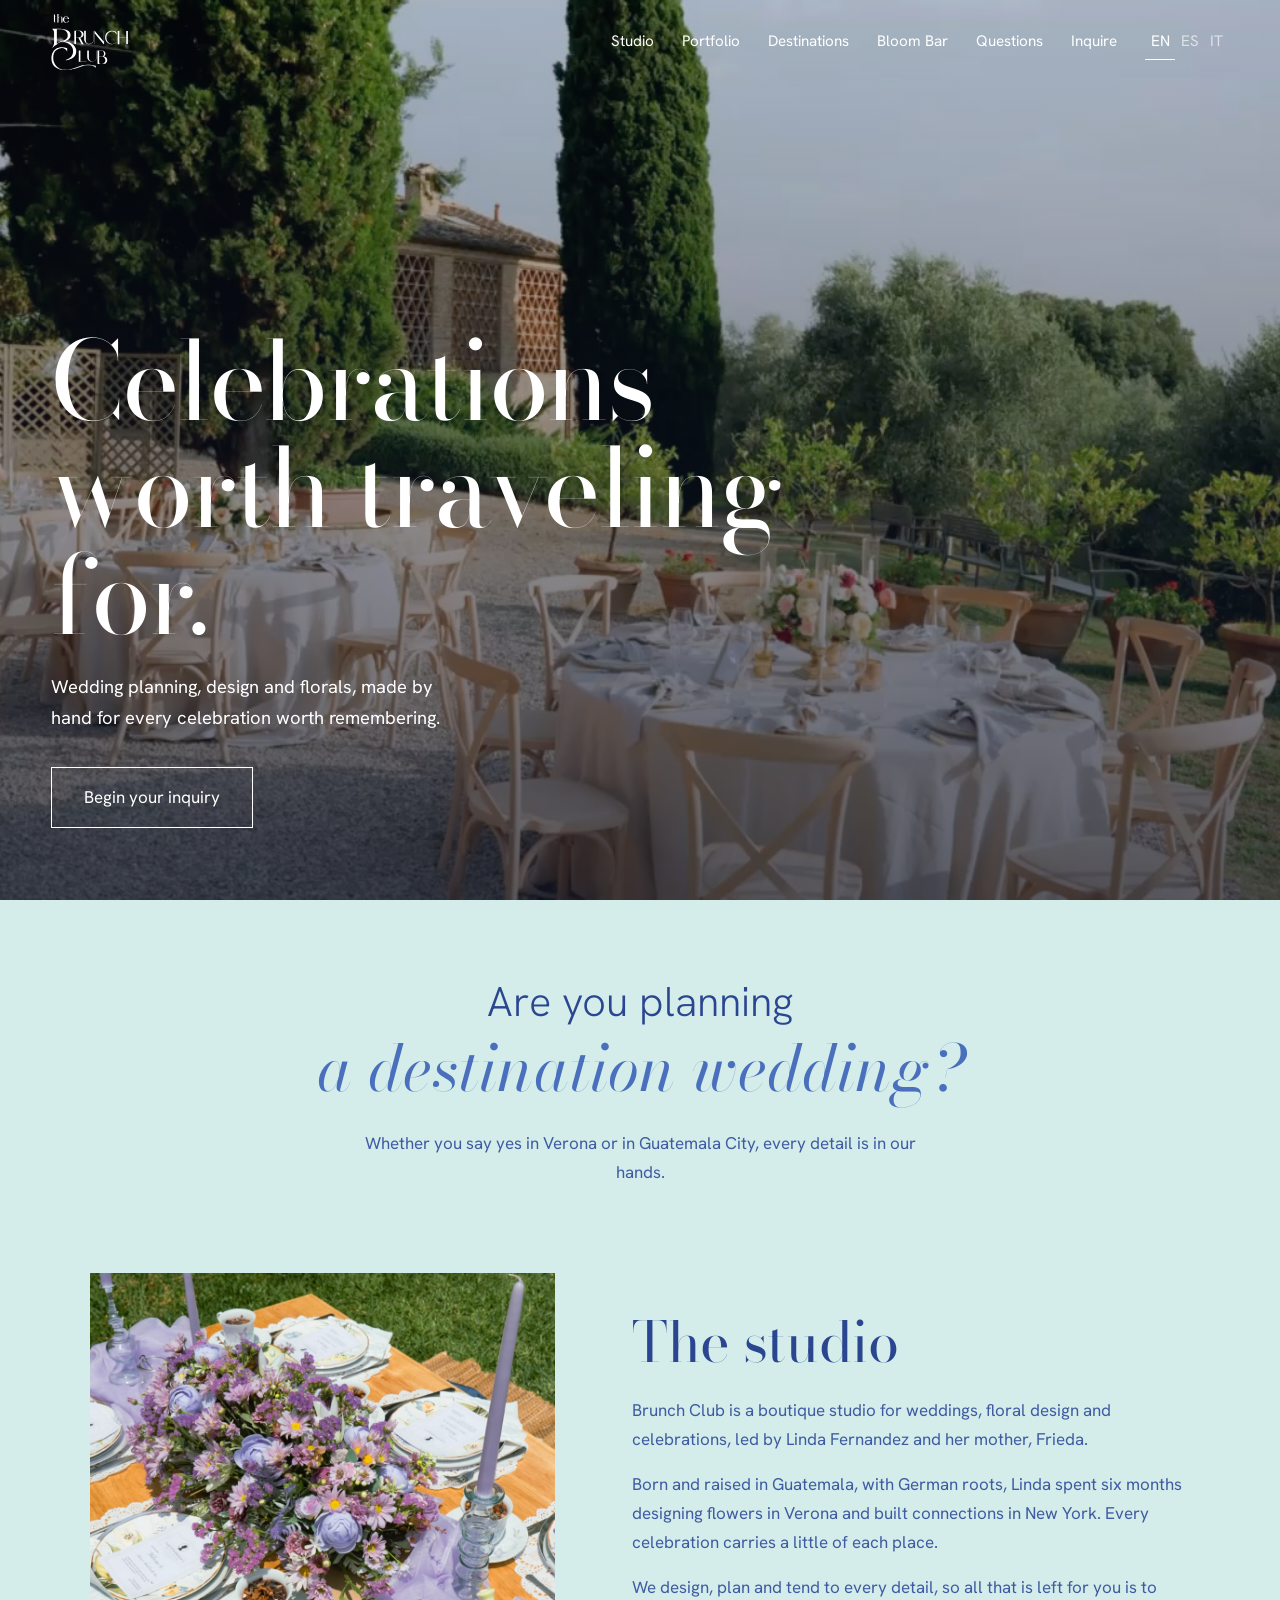
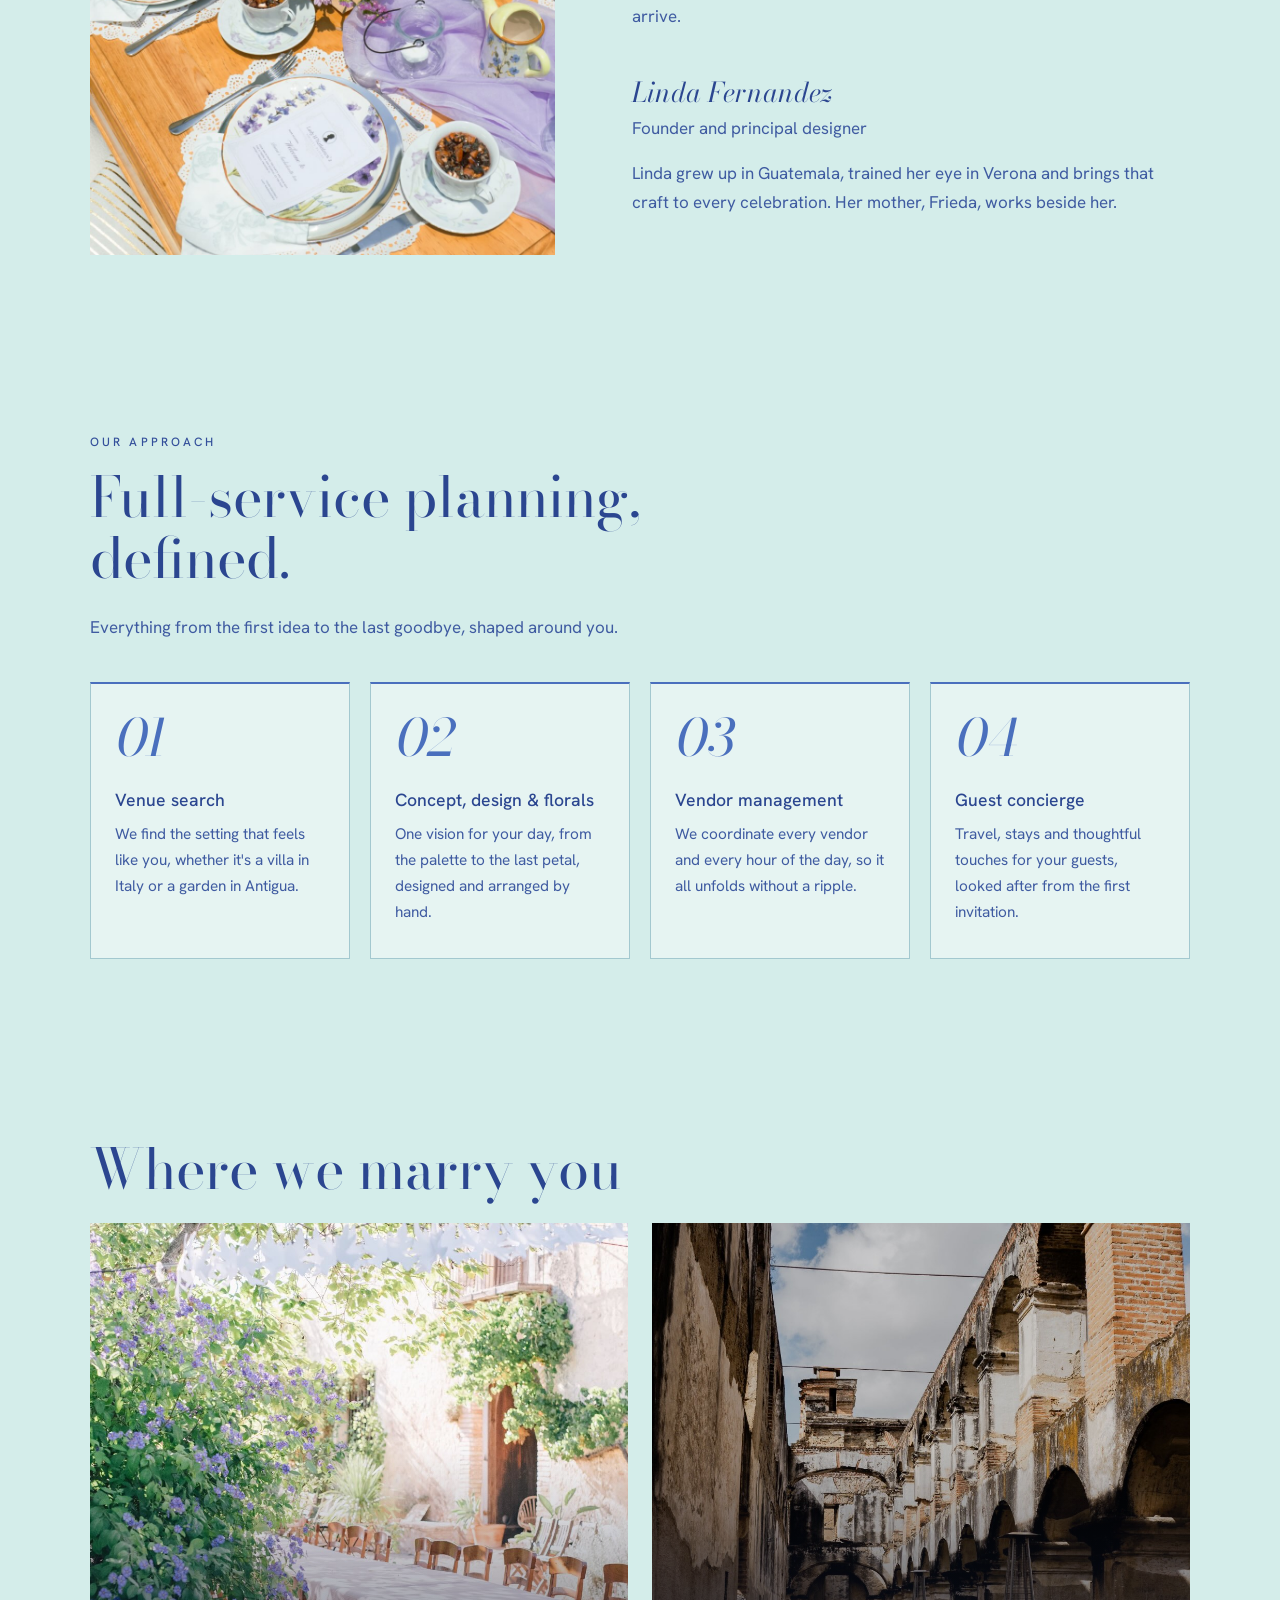
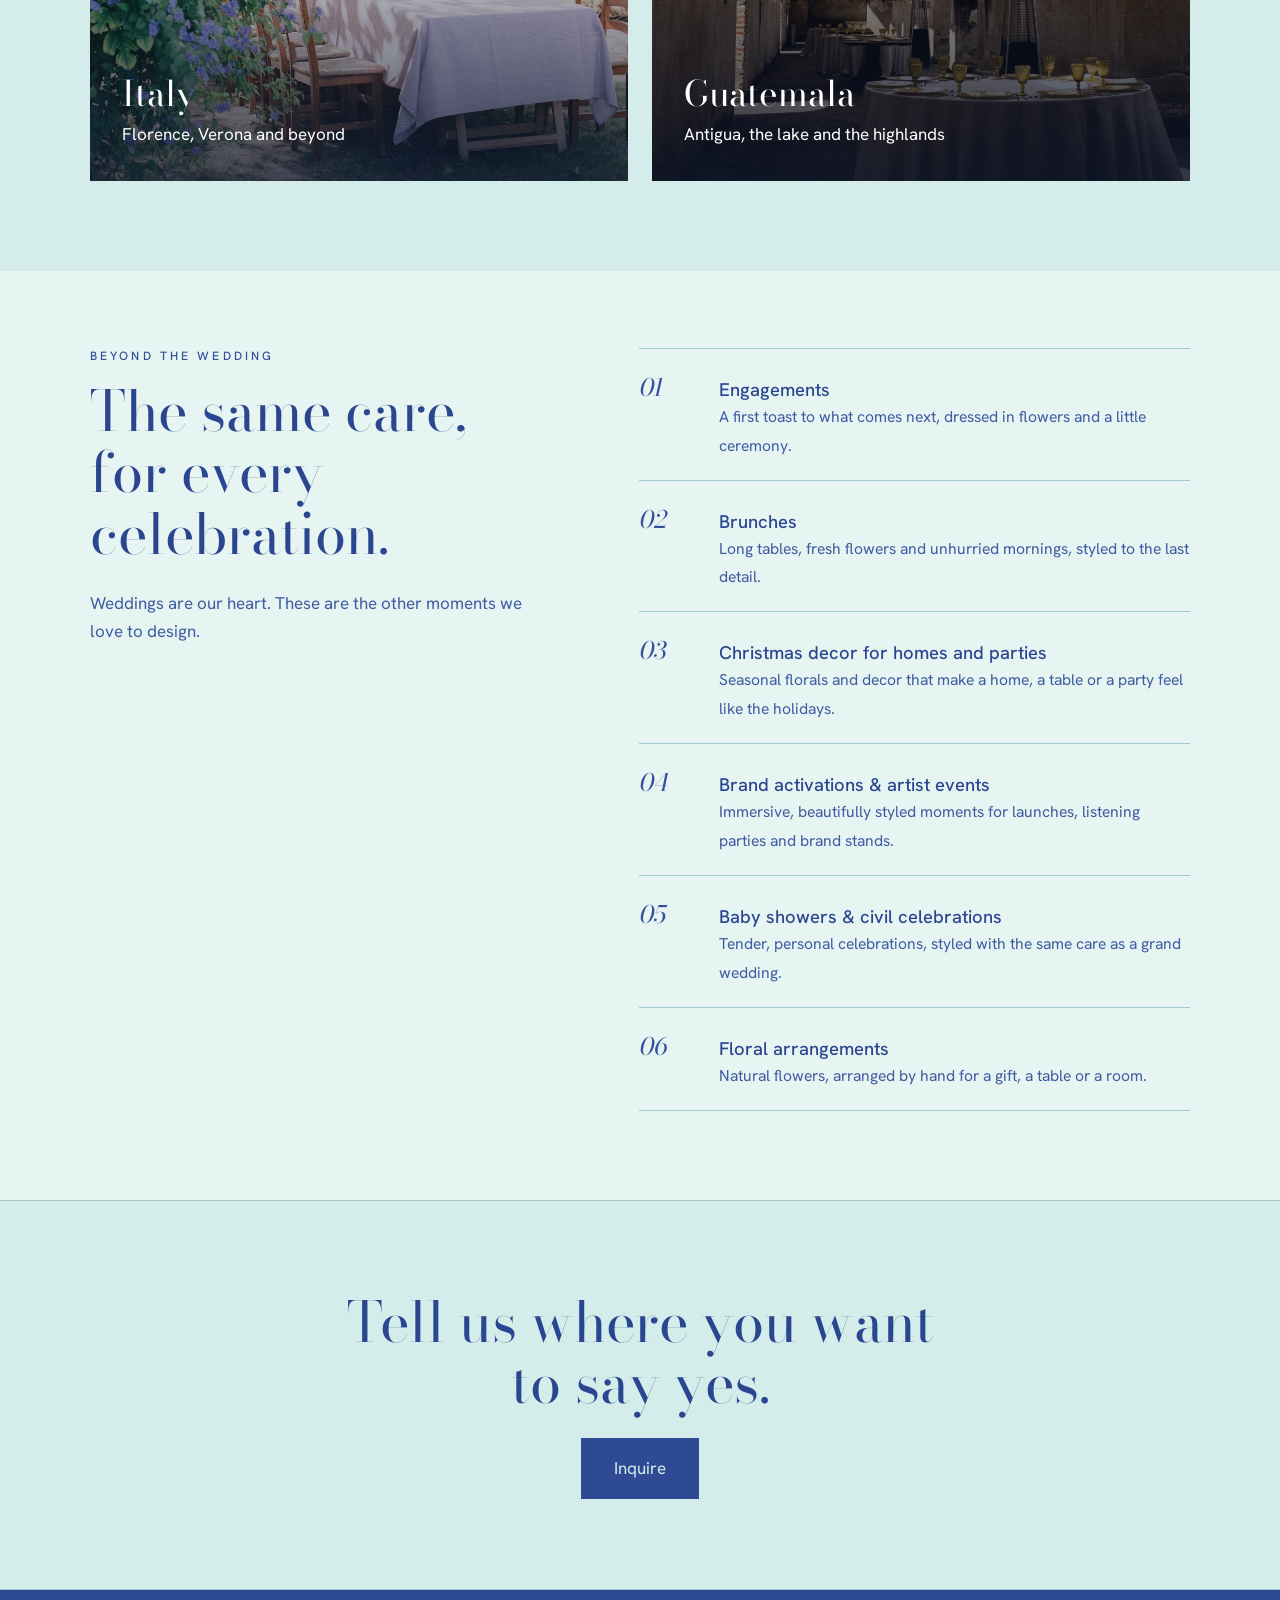
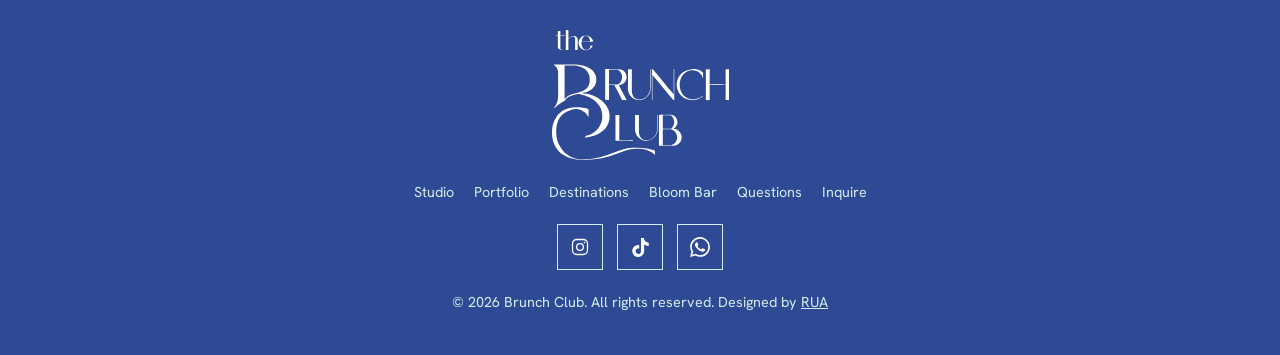
==== commit 2d39c3e2: "new version index.html" ====
--- a/index.html
+++ b/index.html
@@ -1 +1 @@
-<!doctype html><html lang="en"><head><title>Brunch Club | Destination Weddings</title><meta charset="utf-8"><meta name="theme-color" content="#D4EDEA"><meta name="viewport" content="width=device-width,initial-scale=1"><meta name="description" content="Boutique destination wedding planning, design and florals. Italy, Europe, Latin America."><link rel="preconnect" href="https://fonts.googleapis.com"><link rel="preconnect" href="https://fonts.gstatic.com" crossorigin><link href="https://fonts.googleapis.com/css2?family=Bodoni+Moda:ital,wght@0,400;1,400&family=Hanken+Grotesk:wght@400;500&display=swap" rel="stylesheet"><link rel="preload" as="image" href="images/hero.jpg" fetchpriority="high"><link rel="stylesheet" href="style.css"></head><body><svg width="0" height="0" style="position:absolute" aria-hidden="true" focusable="false"><symbol id="bc-logo" viewBox="0 0 675 491.2"><path fill-rule="evenodd" d="M91.4 75.3C90.7 72.7 91.1 67.1 91.1 64.1C91.1 56.6 91.2 49.1 91.1 41.6C91.1 38.1 91.8 32.4 90.3 29.2C86.1 20.6 75.2 25.3 70.1 30C69.1 31 66.1 32.7 65.8 34.1C65.4 35.3 65.7 42 65.7 43.8C65.7 51.1 65.7 58.3 65.7 65.6C65.7 68.2 66.2 73.3 65.4 75.5C63.5 76.1 58.1 76.1 56.3 75.2C55.6 72.9 56.1 60.3 56.1 56.8C56.1 48.6 56.1 40.5 56.1 32.3C56.1 27.9 55.9 23.4 56.3 19.1C56.3 18.4 56.1 17.7 56.1 17.1C56.1 13.7 55.6 3.1 56.4 0.6C58.2 0 63.8 0 65.5 0.7C66.2 4.2 65.7 18.1 65.7 22.6C65.7 25 65.2 29.4 66.1 31.2C68.2 30.4 70.9 27.7 73.2 26.4C78.9 23.1 85.1 21.3 91.6 23.3C101.7 26.5 101 35.7 100.9 44.4C100.8 50.3 100.9 56.2 100.7 62.1C100.7 65.2 101.4 73.2 100.4 75.5C99.5 75.8 93 76 92 75.8C91.7 75.7 91.7 75.5 91.4 75.3ZM25.6 22.7C24.1 22.2 20 22.8 19.2 22.3C18.8 22.1 19 21.9 18.8 21.7C19 21.5 19 21.3 19.3 21.2C20.6 20.6 23.7 21.3 25.5 20.9C26.8 17.4 25 8.3 26 4.3C27.9 3.7 33.3 3.7 35.1 4.3C36.6 7.5 34.5 17.2 35.8 20.8C38.8 21.6 44.9 21.1 48.3 21.1C49.9 21.1 52 20.7 53.3 21.7C51.9 23.1 54.6 20.7 53.1 22.1C52.2 22.9 49.5 22.4 48.4 22.4C44.3 22.4 39.9 22 35.9 22.6C34.9 25.1 35.5 31.1 35.5 34C35.5 42.6 35.5 51.2 35.5 59.8C35.5 62.6 34.9 70 36.1 72.2C38.1 75.8 40.6 73.3 43.1 74.6C43 74.8 43.2 74.9 42.9 75.2C41.9 76.1 38.1 75.8 36.8 75.6C31.6 74.4 27.1 71.1 26.1 65.6C25.3 61.2 26 56.4 26 51.9C26 46.1 25.8 40.2 25.8 34.4C25.8 31.5 26.4 25.2 25.6 22.7ZM159.1 43.6C156.9 44.7 150.5 44 147.7 44.1C141.4 44.2 120.4 43.5 116 44.3C114.8 46.7 115.5 51.8 115.8 54.4C117.2 65.2 123.5 76.4 136.1 74.5C137.2 74.3 138.5 74.3 139.5 73.9C143.8 72.5 147.2 68.7 148.4 64.4C148.9 62.6 148.4 60.5 149.2 58.8C151.2 58.2 155.5 58.2 157.3 59C157.2 61.1 155.3 63.6 154 65.3C149.5 71.5 141.4 76 133.7 76.2C121.4 76.6 110.4 70 105.8 58.3C105.6 57.8 105.6 57.2 105.4 56.6C104.4 53.7 104 50.4 104.2 47.3C104.9 37.4 109.4 29.7 117.8 24.4C118.8 23.7 120.1 23.4 121.2 22.9C123.9 21.6 127.5 20.6 130.6 20.6C141.3 20.6 150.5 25.3 156 34.6C157.5 37.2 159.3 40.6 159.1 43.6ZM147.5 42.4C148.2 40.3 146.8 36.8 145.9 34.8C145.4 33.6 145.1 32.4 144.5 31.3C142 26.5 137.7 22.1 131.9 22C125.2 21.9 120.6 28 118.3 33.6C117.3 36.1 115.8 39.5 116.2 42.2C118 43.3 122.1 42.7 124.3 42.7C129.5 42.6 134.8 42.7 140.1 42.7C142.4 42.7 145.4 43.2 147.5 42.4ZM128.1 406.1C128.4 405.1 129 404.5 129.5 403.6C130 402.7 130.5 401.8 131.2 401.1C132.4 400.1 138.1 398.7 139.9 398.1C146.1 396 151.9 393.2 157.5 389.9C174.5 379.8 185.8 364.3 191.4 345.6C193.1 339.6 193.7 333.4 193.9 327.3C195.1 287.8 167.1 261 131.8 249.1C124.5 246.7 116.9 244.2 109.4 243.1C106.8 242.7 104 241.6 101.5 242.1C93.5 243.8 71.7 249.4 65.3 253.5C61.3 256.1 58 259.2 55 262.8C53.7 264.4 53.1 266.9 51.6 268.3C50.3 269.4 48.1 269.8 46.6 270.6C42.2 272.9 37.8 275.3 33.8 278.3C29.3 281.6 24.6 284.8 20.5 288.5C18.4 290.3 15.2 294.1 12.9 295.2C12.6 294.3 12.4 292.9 12.7 291.8C12.9 291.4 18.6 283.5 19.6 281.5C24.1 272.3 26.6 262.7 26.8 252.4C27.2 231.9 26.8 211.3 26.8 190.7C26.8 183.8 26.8 176.8 26.8 169.9C26.8 165.3 27.1 160.5 26.4 155.9C25.4 148.6 22.3 143.6 17.7 138C16.3 136.3 11.7 133.3 11.2 132.6C10.9 132.1 11 131.5 11 130.9C11.3 130.6 11.4 130.3 11.9 130.2C13.8 129.7 20.8 130.1 23.2 130.1C34.5 130.1 45.8 130 57.2 130.1C64 130.2 70.8 130 77.7 130.1C83.1 130.2 88.5 130.1 93.9 130.5C113.5 131.9 133.6 135.6 150 147C154.4 150.1 158.7 153.8 161.9 158.3C165.3 163.2 168 167.6 169.5 173.5C171 179.3 171.2 185.5 170.9 191.4C170 210.2 156 225.5 138.9 232C134.8 233.6 130.5 235.3 126.1 236.3C124.6 236.6 119.3 237.7 118.2 238.5C116.8 239.6 119.2 237.8 118.1 238.9C121.1 240 125.8 239.9 129.2 240.4C137.2 241.5 145 243.4 152.8 245.6C158.2 247.1 163.4 249.6 168.5 252C190.4 262.3 209.4 279.4 217.4 302.6C219.8 309.4 221.2 316.5 221.4 323.7C222.3 357.6 203 383 172.2 395.4C167.6 397.3 163.1 399.1 158.3 400.3C151 402.2 144.9 403.9 137.4 405.2C134.8 405.7 130.5 406.8 128.1 406.1ZM51.6 134.8C50.8 137.2 51.4 141.3 51.4 144C51.4 150.5 51.4 157 51.4 163.5C51.4 185.3 51.4 207.2 51.4 229C51.4 236.7 51.2 244.4 51.4 252C51.5 254.7 50.7 258.6 51.8 260.9C53.3 259.9 56.2 255.4 58.3 253.7C63.8 249 67.8 247.5 74.2 244.6C78.9 242.5 84 241.2 88.9 239.8C109.1 234.3 129.7 231.2 141.3 211.5C145 205.3 146.1 197.4 146.3 190.3C146.6 183.9 146.2 177.2 144.5 171C139.6 153.1 124.4 142 107.1 137.5C96.5 134.7 84.7 134.5 73.8 134.5C69.9 134.5 54.1 134 51.6 134.8ZM383.8 170.6C382.9 172.2 383.3 175 383.3 176.9C383.3 181.6 383.3 186.3 383.3 190.9C383.3 207.9 383.2 224.9 383.2 241.9C383.2 247.6 383.3 253.3 383.3 258.9C383.3 260 383.6 263.4 383 264.1C382.8 264.5 382.5 264.4 382.2 264.5C381.9 264.3 381.6 264.3 381.4 263.9C381 263.1 381.3 258.7 381.3 257.5C381.3 250.9 381.3 244.3 381.3 237.7C381.3 215.8 380.8 193.8 381.3 172C381.4 166.4 381.3 160.8 381.3 155.2C381.3 153.1 380.8 149.8 381.7 148.1C384.6 147.2 385.1 148.8 386.8 150.8C387.4 151.5 388.1 152.1 388.6 152.8C393.3 158.7 398.1 164.5 402.9 170.2C412.4 181.7 421.8 193.3 431.5 204.6C437.1 211.2 442.1 218.3 448 224.6C449.1 225.6 449.8 227 450.8 228.1C453.4 231.2 456 234.2 458.5 237.3C459 238 462.5 242.5 462.9 242.7C465.2 243.7 461.2 241.8 463.4 242.6C464.2 240 463.6 225.2 463.6 221.2C463.8 204.5 463.6 187.7 463.6 170.9C463.6 165.2 463.6 159.4 463.6 153.7C463.6 152.6 463.3 149 463.8 148.2C464.1 147.9 464.4 148 464.7 147.8C465 148 465.3 147.9 465.5 148.3C466.1 149.3 465.7 153.5 465.7 154.8C465.7 161.6 465.7 168.3 465.7 175.1C465.7 190.1 465.7 205.1 465.7 220.1C465.7 225.2 465.5 230.4 465.7 235.6C465.8 242.1 465.7 248.6 465.7 255.1C465.7 257.7 466.2 261.9 465.4 264.2C461.7 265.7 460.3 262.6 458.2 260.1C453.5 254.7 449.2 248.7 444.4 243.4C441.2 239.9 438.4 236 435.3 232.4C428.9 224.8 422.7 217.2 416.4 209.5C415.3 208.1 413.9 206.8 412.8 205.3C409.3 200.8 405.6 196.3 401.8 192C397.4 187 393.3 181.6 389 176.4C388.2 175.5 384.9 171 384.3 170.6C382.6 169.6 385.4 171.4 383.8 170.6ZM574.3 182.5C572.8 180.4 571.8 175.9 570.3 173.2C566.5 166.2 561.3 160.2 554.1 156.4C550.2 154.3 545.5 153.5 541.2 153C537.5 152.6 533.9 152.1 530.2 152.5C517.5 153.7 506.2 160.8 498.1 170.4C495.6 173.4 493.3 176.4 491.8 180C481 204.1 485.9 237.8 508.8 253.4C511.2 255.1 513.6 256.8 516.2 258C529.7 264 544 263.5 557.5 258C561.5 256.3 565.5 254.1 568.9 251.4C570.4 250.2 572.1 247.7 574 248C574.1 248.4 574.4 248.5 574.2 249C573.3 250.7 567 255.3 565.1 256.4C563.8 257.2 562.5 258.1 561.1 258.8C551.8 263.6 540.6 265.4 530.2 264.9C513.4 264.3 498.7 257 487.9 244.1C485.1 240.7 483 236.7 481.1 232.8C479.5 229.6 478.2 226.3 477.3 222.8C475.6 215.7 474.3 208.2 475.2 200.8C478.9 169.3 502.3 150 533.2 147.9C544.1 147.1 555.7 148.6 565.4 153.9C568.3 155.5 573.1 158.7 574.5 161.9C574.9 162.8 574.6 172.2 574.6 173.9C574.6 176.6 575.2 179.9 574.3 182.5ZM239.9 208.5C237.1 207.7 229.3 208.2 225.9 208.2C223.9 208.2 221.4 207.8 219.5 208.5C218.7 211.3 219.3 218.8 219.3 222.2C219.3 231.7 219.3 241.2 219.3 250.7C219.3 253.7 219.9 261.7 219 264.1C216.9 264.8 206.8 264.8 204.9 264C204.2 261 204.7 242.9 204.7 238.3C204.7 220.3 204.7 202.3 204.7 184.3C204.7 176.2 204.7 168.1 204.7 160.1C204.7 157 204.2 151 204.9 148.4C207.4 147.4 219.1 148 222.6 148C231.9 148.1 241.2 148 250.6 148C258.1 148.1 265.5 147.9 271.9 152.5C275 154.7 278.3 157.4 280.3 160.6C286.6 170.3 287.9 182.6 281.9 192.8C280.4 195.4 278.6 198.4 276.2 200.3C272.5 203.3 268.7 205.7 264.1 207.1C261.9 207.8 258.9 207.7 256.9 208.6C257.4 211.2 261.8 218.8 263.4 221.7C266.3 227.2 268.9 232.9 271.9 238.3C274.3 242.6 276.6 246.9 278.8 251.3C280 253.9 285.1 262.3 285.3 264.4C285 264.6 284.9 264.8 284.5 264.9C282.6 265.2 275.5 264.8 273 264.8C271.7 264.9 269.9 265.3 268.9 264.2C267.9 262.9 262.7 252.3 261.6 250C257.5 241.7 253.1 233.6 248.8 225.5C246.3 221 242.5 212.2 239.9 208.5ZM291.3 148.4C293.5 147.9 303 147.8 305.2 148.3C306 150.4 305.5 153.4 305.5 155.7C305.5 160.9 305.5 166 305.5 171.2C305.5 186.7 305.5 202.2 305.5 217.7C305.5 227.7 304.8 238.4 309.3 247.7C311.4 252.3 314.8 256.7 319.3 259.2C330.6 265.6 346.5 262.3 356.7 255.3C364.9 249.7 370.3 241.2 373.1 231.8C374.9 225.7 374.1 216.3 374.1 209.9C374.1 196.2 374 182.5 374.1 168.9C374.2 163.8 374.2 158.7 374.2 153.6C374.2 152.6 373.9 149.3 374.3 148.6C374.5 148.2 374.8 148.3 375.1 148.1C375.5 148.3 375.9 148.3 376.1 148.8C376.4 149.5 376.2 156.1 376.2 157.5C376.2 167.2 376.1 177 376.2 186.7C376.2 196.9 377 223 375.2 231.4C374.2 236.2 371.9 241.6 369 245.6C357.9 261.2 339 268.6 320.5 262.5C315.4 260.8 310.4 258.3 306.3 254.8C300.9 250.2 296.4 244.3 293.8 237.6C293.1 235.8 292.7 233.8 292 231.9C290.7 228.2 290.8 221.5 290.8 217.5C290.8 209.8 290.8 202 290.8 194.3C290.8 183.7 291 173.1 291 162.5C291 159.5 290.4 150.5 291.3 148.4ZM585.5 264.8C584.5 262.6 585.1 259.2 585.1 256.7C585.1 250.9 585.1 245 585.1 239.2C585.1 218.5 585.1 197.9 585.1 177.2C585.1 170.6 585.1 164 585.1 157.4C585.1 155 584.5 150.9 585.5 148.8C587.8 148.2 596.8 148.3 599.2 148.7C600.2 150.9 599.6 159 599.6 161.9C599.6 172 599.6 182.2 599.6 192.4C599.6 195.2 599.1 203.2 600.1 205.2C603.4 206 610.6 205.4 614.3 205.4C623.9 205.4 633.5 205.4 643.1 205.4C645.7 205.4 657.4 205.8 659.1 205.5C659.4 205.4 659.4 205.2 659.7 205.1C660.5 202.2 659.9 194.8 659.9 191.4C659.9 181.8 659.9 172.3 659.9 162.7C659.9 159.5 659.3 151 660.4 148.5C662.3 147.9 672.3 147.9 674.2 148.6C675 151.2 674.5 156.6 674.5 159.5C674.5 167 674.5 174.5 674.5 182C674.5 200.9 674.5 219.7 674.5 238.5C674.5 244.3 674.5 250 674.5 255.8C674.5 258.5 675 261.7 674.2 264.2C672.5 265.1 662.1 265.1 660.2 264.2C659.4 261.9 659.9 253.4 659.9 250.3C659.9 240.8 659.9 231.3 659.9 221.8C659.9 218.4 660.5 210.8 659.7 207.9C657.6 206.9 647.4 207.5 644.4 207.5C634.1 207.5 623.8 207.5 613.6 207.5C610.7 207.5 602.1 207 599.9 207.8C599 210.3 599.6 218.1 599.6 221.2C599.6 231.3 599.6 241.4 599.6 251.5C599.6 254.3 600.2 262.7 599.2 264.8C597.2 265.4 587.6 265.4 585.5 264.8ZM219.5 150.4C218.8 153.1 219.3 165.1 219.3 168.8C219.3 177.1 219.3 185.3 219.3 193.6C219.3 197.1 218.8 202.6 219.5 205.8C221.5 206.7 230.2 206.2 233.1 206.2C243.4 206.2 252.1 207.7 260.2 200C261.7 198.6 262.8 196.7 263.9 195C268.8 187.5 270 177.4 267.4 168.8C266.2 164.6 263.7 160.8 260.9 157.4C258.6 154.6 255.7 151.8 252.4 150.3C250.8 149.6 238.3 150.1 235.6 150.1C232.9 150.1 221.9 149.7 220.1 150C219.8 150 219.8 150.3 219.5 150.4ZM141.7 299.8C142.4 303 141.9 315.3 141.9 319.5C141.9 322 142.3 326.7 141.6 328.9C140.2 327.9 138.5 323.8 137.3 322.1C135.2 319.1 132.7 316.6 130.3 313.9C128.9 312.4 127.1 311.2 125.5 309.9C116.9 302.9 105.9 299.1 94.9 298.6C88.3 298.3 81.6 300.2 75.3 302.1C58.9 306.8 44.3 316.1 34 329.8C27.5 338.4 22.1 355.9 20.7 366.6C19 379.2 19.6 391.6 21.3 404.2C22 408.7 22.6 413.3 24 417.6C32.1 442.7 48.8 465.5 72.6 477.9C80.4 481.9 89.6 485.4 98.3 487C115.3 490.1 139.5 489.2 156.6 486.5C175.8 483.4 194.7 478.5 213.1 472C233.5 464.8 253.3 455.9 274.3 450.4C292.4 445.6 311.4 444.4 330.1 445.3C344.7 445.9 364.3 447.6 378.3 451.8C381.4 452.7 390.7 454.7 392.8 456.2C393.2 457.9 393 469.1 392.6 471.1C392.6 471.5 392.4 471.5 392.3 471.7C390.5 470.9 385.2 465.3 382.2 463.3C372 456.9 357.7 450.6 345.6 449.4C330.1 447.9 307.5 448.8 292.4 452.4C283.7 454.5 275.3 458 266.8 460.9C249.4 466.8 232.2 473.4 214.6 478.9C211.3 479.9 207.8 480.6 204.4 481.3C195.6 483.1 186.9 484.9 178 486.4C162.3 489 146.4 490.6 130.5 490.8C124.4 490.9 118.3 491.2 112.2 490.9C91.4 489.9 66.9 484.9 49.1 473.5C45.8 471.4 42.4 469.6 39.3 467.2C29.7 459.8 21.6 450.3 15.8 439.7C2.9 416.2 0 380.6 7.9 355C10.5 346.4 14.4 338.3 19.3 330.8C22 326.6 24.4 322.3 27.9 318.6C32 314.3 36.5 310.1 41.3 306.6C45.8 303.5 50.8 301 55.9 299.1C59.3 297.8 62.7 296.4 66.2 295.4C81.8 291.3 98.2 290.5 114 293C121 294.1 136.5 295.4 141.7 299.8ZM408.3 437.2C407.4 435.1 408 431.1 407.9 428.6C407.8 421.8 407.9 415.1 407.9 408.3C407.9 387.8 407.9 367.3 407.9 346.8C407.9 340.9 407.9 335 407.9 329.1C407.9 326.7 407.5 322.9 408.3 320.9C411.8 320 423.6 320.7 428 320.7C435.7 320.6 451.9 319.8 458.7 321.6C461.7 322.5 464.7 324.3 467.2 326.3C475.2 332.9 479.6 343.4 477.2 353.9C475.9 359.2 473.2 364.3 469.2 368C468 369.2 466.5 370.4 465.1 371.3C464.4 371.7 463.1 372 462.6 372.5C461.5 373.9 463.5 371.7 462.6 373C463.6 373.4 468.7 373.9 470.6 374.3C474.7 375.3 478.8 377.8 482 380.4C492.1 388.8 496.2 402.9 492.2 415.5C491.1 419 489.1 422.1 487 425.1C485.4 427.2 483.4 429.4 481.3 431C471 438.3 464.4 437.3 452.5 437.4C444.2 437.4 436 437.5 427.7 437.5C424.5 437.5 410.3 438 408.3 437.2ZM244 418.1C243.1 415.8 243.7 412.3 243.7 409.7C243.7 403.9 243.7 398.2 243.7 392.4C243.7 376.2 243.7 359.9 243.7 343.7C243.7 339.7 243.1 324.1 244 321.5C246.2 320.9 255.7 320.7 257.8 321.4C258.7 323.4 258.2 326.1 258.2 328.3C258.3 333.4 258.2 338.5 258.2 343.6C258.2 360.3 258.2 377.1 258.2 393.9C258.2 397.8 257.6 413.4 258.5 416C261.2 416.9 267.8 416.3 271 416.3C279.6 416.3 288.3 416.5 297 416.2C299.6 416.1 302.1 416 304.7 415.9C306 415.8 307.4 415.4 308.7 415.4C309 415.4 309.1 415.6 309.3 415.7C309.5 416.6 309.5 417.2 309.2 418.1C306.1 418.8 290 418.3 285.5 418.3C276 418.3 266.5 418.4 257 418.4C253.3 418.3 247.4 418.9 244 418.1ZM318 321.4C320.3 320.8 329.8 320.7 332.1 321.6C332.8 324 332.3 335.4 332.3 338.7C332.3 350.7 332.3 362.6 332.3 374.5C332.3 383.5 332 392.9 336 401.2C337.3 404 338.9 406.7 341.1 408.9C346.1 413.7 351.3 415.6 358.1 416.1C375.5 417.4 392.1 406 398.3 390C401.2 382.5 400.9 374.9 400.9 367.1C400.9 357.6 400.9 348.1 400.9 338.6C400.9 334.3 400.9 330.1 400.9 325.8C400.9 324 400.3 322.1 402 321.2C402.4 321.4 402.6 321.3 402.9 321.7C403.2 322.2 402.9 328.9 402.9 330.1C402.9 339.2 402.9 348.3 402.9 357.4C402.9 372.4 404.7 386.9 395.4 399.8C381.9 418.5 356.9 423.9 337.3 411.5C331.3 407.7 326.2 402.2 322.8 396C322.2 394.9 321.8 393.6 321.2 392.6C316.7 384.6 317.6 370.2 317.6 361.1C317.6 352.2 317.7 343.3 317.7 334.3C317.7 330.9 317.1 324.4 318 321.4ZM422.9 323C422 325.4 422.5 333.8 422.5 336.9C422.5 345.1 422.5 353.2 422.5 361.4C422.5 364.4 422 370.6 422.8 373.1C425.2 373.7 441.7 373.2 445.5 373.2C447.4 373.2 452.1 373.8 453.7 373C456.2 371.7 459.3 367.3 460.8 365C469.4 351.5 466.1 333.1 453.4 323.4C451.8 322.1 447.8 322.7 445.8 322.7C441.9 322.7 425.3 322.2 422.9 323ZM422.8 375.7C422 378.4 422.5 390.4 422.5 394.1C422.5 403.2 422.5 412.3 422.5 421.4C422.5 425.2 421.9 431.6 422.8 435.1C425.4 436 436.1 435.3 439.7 435.4C443.3 435.4 451.3 435.8 454.5 435.2C458.2 434.4 462.1 432 465.1 429.8C467.9 427.7 470.2 424.8 471.9 421.9C473.1 419.9 474.3 417.9 475.1 415.7C476.1 412.9 476.5 409.8 476.7 406.8C477.2 394.6 470.6 383.3 459.9 377.5C458.2 376.6 455.9 375.6 454 375.4C450.2 374.9 442.9 375.4 438.8 375.4C435.7 375.3 425 374.9 422.8 375.7Z"/></symbol></svg><header><a class="logo" href="index.html" aria-label="Brunch Club"><svg class="logo-mark" viewBox="0 0 675 491.2" aria-hidden="true"><use href="#bc-logo"/></svg></a><nav><a class="hide" href="index.html#studio" data-i="n.studio">Studio</a><a class="hide" href="portfolio.html" data-i="n.port">Portfolio</a><a class="hide" href="destinations.html" data-i="n.dest">Destinations</a><a class="hide" href="kind-words.html" data-i="n.praise">Questions</a><a class="hide" href="inquire.html" data-i="n.inq">Inquire</a><span class="lang"><button data-l="en">EN</button><button data-l="es">ES</button><button data-l="it">IT</button></span></nav><button class="burger" aria-label="Menu" aria-expanded="false"><span></span><span></span></button></header><div class="menu"><a href="index.html#studio" data-i="n.studio">Studio</a><a href="portfolio.html" data-i="n.port">Portfolio</a><a href="destinations.html" data-i="n.dest">Destinations</a><a href="kind-words.html" data-i="n.praise">Questions</a><a href="inquire.html" data-i="n.inq">Inquire</a></div><main><div class="hero"><video class="bg" preload="metadata" autoplay muted loop playsinline poster="images/hero.jpg"><source src="images/hero.mp4" type="video/mp4"></video><h1 data-i="h.t">Celebrations worth traveling for.</h1><p data-i="h.p">Planning, design and florals for weddings and every kind of celebration.</p><div><a class="btn" href="inquire.html" data-i="h.c">Begin your inquiry</a></div></div><section class="plan"><h2 class="lead"><span data-i="pl.a">Are you planning</span> <span class="rot"><span class="rot-in" id="rot">a destination wedding?</span></span></h2><p class="sub" data-i="pl.s">Whether you're getting married in Verona or in Guatemala City, we'll take it from here.</p></section><section id="studio"><div class="wrap about"><img class="ph" src="images/studio.jpg" alt="" loading="lazy" decoding="async"><div><h2 data-i="a.t">The studio</h2><p data-i="a.p1">Brunch Club is a boutique studio for weddings, floral design and celebrations, led by Linda Fernandez and her mother, Frieda.</p><p data-i="a.p2">Born and raised in Guatemala, with German roots, Linda spent six months designing flowers in Verona and built connections in New York. Every celebration carries a little of each place.</p><p data-i="a.p3">We design, plan and oversee every detail, so you only have to arrive.</p><h3 class="who">Linda Fernandez</h3><p class="role" data-i="st.r">Founder and principal designer</p><p data-i="st.b">Replace with Linda's bio.</p></div></div></section><section class="process"><div class="wrap"><div class="phead"><p class="eyebrow" data-i="ap.e">Our approach</p><h2 data-i="ap.t">Full-service planning, defined.</h2><p class="sub" data-i="ap.p">Replace with a short paragraph on what full service means for your couples.</p></div><div class="steps"><div class="step"><i>01</i><b data-i="ap1t">Venue search</b><span data-i="ap.d">Replace with your copy.</span></div><div class="step"><i>02</i><b data-i="ap2t">Concept, design &amp; florals</b><span data-i="ap.d">Replace with your copy.</span></div><div class="step"><i>03</i><b data-i="ap3t">Vendor management</b><span data-i="ap.d">Replace with your copy.</span></div><div class="step"><i>04</i><b data-i="ap4t">Guest concierge</b><span data-i="ap.d">Replace with your copy.</span></div></div></div></section><section><div class="wrap"><h2 data-i="d.t">Where we marry you</h2><div class="dest"><a href="inquire.html"><img src="images/italy.jpg" alt="" loading="lazy" decoding="async"><h3 data-i="d1">Italy</h3><span data-i="d1d">Florence, Verona and beyond</span></a><a href="inquire.html"><img src="images/guatemala.jpg" alt="" loading="lazy" decoding="async"><h3 data-i="d2">Guatemala</h3><span data-i="d2d">Antigua, the lake and the highlands</span></a></div></div></section><section class="approach beyond"><div class="wrap"><div><p class="eyebrow" data-i="bd.e">Beyond the wedding</p><h2 data-i="bd.t">The same care, for every celebration.</h2><p class="sub" data-i="bd.p">Weddings are our focus. These are the other moments we design.</p></div><div class="rows"><div><i>01</i><p><b data-i="bd1">Engagements</b><span data-i="ap.d">Replace with your copy.</span></p></div><div><i>02</i><p><b data-i="bd2">Brunches</b><span data-i="ap.d">Replace with your copy.</span></p></div><div><i>03</i><p><b data-i="bd3">Christmas decor for homes and parties</b><span data-i="ap.d">Replace with your copy.</span></p></div><div><i>04</i><p><b data-i="bd4">Brand activations &amp; artist events</b><span data-i="ap.d">Replace with your copy.</span></p></div><div><i>05</i><p><b data-i="bd5">Baby showers &amp; civil celebrations</b><span data-i="ap.d">Replace with your copy.</span></p></div><div><i>06</i><p><b data-i="bd6">Floral arrangements</b><span data-i="ap.d">Replace with your copy.</span></p></div></div></div></section><section class="cta"><h2 data-i="c.t">Tell us where you want to say yes.</h2><a class="btn fill" href="inquire.html" data-i="c.b">Inquire</a></section></main><footer><a class="flogo" href="index.html" aria-label="Brunch Club"><svg class="logo-mark" viewBox="0 0 675 491.2" aria-hidden="true"><use href="#bc-logo"/></svg></a><nav><a href="index.html#studio" data-i="n.studio">Studio</a><a href="portfolio.html" data-i="n.port">Portfolio</a><a href="destinations.html" data-i="n.dest">Destinations</a><a href="kind-words.html" data-i="n.praise">Questions</a><a href="inquire.html" data-i="n.inq">Inquire</a></nav><div class="social"><a href="https://www.instagram.com/brunchclub_gt/" target="_blank" rel="noopener" aria-label="Instagram"><svg viewBox="0 0 24 24" width="20" height="20" fill="none" stroke="currentColor" stroke-width="1.6" aria-hidden="true"><rect x="3" y="3" width="18" height="18" rx="5"/><circle cx="12" cy="12" r="4"/><circle cx="17.3" cy="6.7" r="1" fill="currentColor" stroke="none"/></svg></a><a href="https://www.tiktok.com/@thebrunchclub.gt" target="_blank" rel="noopener" aria-label="TikTok"><svg viewBox="0 0 24 24" width="19" height="19" fill="currentColor" aria-hidden="true"><path d="M12.5.02c1.3-.02 2.6-.01 3.9-.02.1 1.5.6 3.1 1.8 4.2 1.1 1.1 2.7 1.6 4.2 1.8v4c-1.4 0-2.9-.3-4.2-1-.6-.3-1.1-.6-1.6-.9 0 2.9 0 5.8 0 8.7-.1 1.4-.5 2.8-1.4 3.9-1.3 1.9-3.6 3.2-5.9 3.2-1.4.1-2.9-.3-4.1-1-2-1.2-3.4-3.4-3.6-5.7 0-.5 0-1 0-1.5.2-1.9 1.1-3.7 2.6-5 1.7-1.4 4-2.1 6.2-1.7 0 1.5 0 3-.1 4.4-1-.3-2.1-.2-3 .4-.6.4-1.1 1-1.4 1.8-.2.5-.1 1.1-.1 1.6.2 1.6 1.8 3 3.5 2.9 1.1 0 2.2-.7 2.8-1.6.2-.3.4-.7.4-1.1.1-1.8.1-3.6.1-5.4 0-4 0-8 0-12.1z"/></svg></a></div><span>© 2026 Brunch Club. <span data-i="foot">All rights reserved.</span></span></footer><a class="stick" href="inquire.html" data-i="n.inq">Inquire</a><script src="i18n.js"></script><script>addEventListener('scroll',()=>document.querySelector('header').classList.toggle('solid',scrollY>60),{passive:true})</script></body></html>
+<!doctype html><html lang="en"><head><title>Brunch Club | Destination Weddings</title><meta charset="utf-8"><meta name="build" content="2026-11-21-j"><meta name="theme-color" content="#D4EDEA"><meta name="viewport" content="width=device-width,initial-scale=1"><meta name="description" content="Boutique destination wedding planning, design and florals. Italy, Europe, Latin America."><link rel="preconnect" href="https://fonts.googleapis.com"><link rel="preconnect" href="https://fonts.gstatic.com" crossorigin><link href="https://fonts.googleapis.com/css2?family=Bodoni+Moda:ital,opsz,wght@0,6..96,400;1,6..96,400&family=Hanken+Grotesk:wght@400;500&display=swap" rel="stylesheet"><link rel="preload" as="image" href="images/hero.jpg" fetchpriority="high"><link rel="stylesheet" href="style.css?v=j"></head><body><svg width="0" height="0" style="position:absolute" aria-hidden="true" focusable="false"><symbol id="bc-logo" viewBox="0 0 675 491.2"><path fill-rule="evenodd" d="M91.4 75.3C90.7 72.7 91.1 67.1 91.1 64.1C91.1 56.6 91.2 49.1 91.1 41.6C91.1 38.1 91.8 32.4 90.3 29.2C86.1 20.6 75.2 25.3 70.1 30C69.1 31 66.1 32.7 65.8 34.1C65.4 35.3 65.7 42 65.7 43.8C65.7 51.1 65.7 58.3 65.7 65.6C65.7 68.2 66.2 73.3 65.4 75.5C63.5 76.1 58.1 76.1 56.3 75.2C55.6 72.9 56.1 60.3 56.1 56.8C56.1 48.6 56.1 40.5 56.1 32.3C56.1 27.9 55.9 23.4 56.3 19.1C56.3 18.4 56.1 17.7 56.1 17.1C56.1 13.7 55.6 3.1 56.4 0.6C58.2 0 63.8 0 65.5 0.7C66.2 4.2 65.7 18.1 65.7 22.6C65.7 25 65.2 29.4 66.1 31.2C68.2 30.4 70.9 27.7 73.2 26.4C78.9 23.1 85.1 21.3 91.6 23.3C101.7 26.5 101 35.7 100.9 44.4C100.8 50.3 100.9 56.2 100.7 62.1C100.7 65.2 101.4 73.2 100.4 75.5C99.5 75.8 93 76 92 75.8C91.7 75.7 91.7 75.5 91.4 75.3ZM25.6 22.7C24.1 22.2 20 22.8 19.2 22.3C18.8 22.1 19 21.9 18.8 21.7C19 21.5 19 21.3 19.3 21.2C20.6 20.6 23.7 21.3 25.5 20.9C26.8 17.4 25 8.3 26 4.3C27.9 3.7 33.3 3.7 35.1 4.3C36.6 7.5 34.5 17.2 35.8 20.8C38.8 21.6 44.9 21.1 48.3 21.1C49.9 21.1 52 20.7 53.3 21.7C51.9 23.1 54.6 20.7 53.1 22.1C52.2 22.9 49.5 22.4 48.4 22.4C44.3 22.4 39.9 22 35.9 22.6C34.9 25.1 35.5 31.1 35.5 34C35.5 42.6 35.5 51.2 35.5 59.8C35.5 62.6 34.9 70 36.1 72.2C38.1 75.8 40.6 73.3 43.1 74.6C43 74.8 43.2 74.9 42.9 75.2C41.9 76.1 38.1 75.8 36.8 75.6C31.6 74.4 27.1 71.1 26.1 65.6C25.3 61.2 26 56.4 26 51.9C26 46.1 25.8 40.2 25.8 34.4C25.8 31.5 26.4 25.2 25.6 22.7ZM159.1 43.6C156.9 44.7 150.5 44 147.7 44.1C141.4 44.2 120.4 43.5 116 44.3C114.8 46.7 115.5 51.8 115.8 54.4C117.2 65.2 123.5 76.4 136.1 74.5C137.2 74.3 138.5 74.3 139.5 73.9C143.8 72.5 147.2 68.7 148.4 64.4C148.9 62.6 148.4 60.5 149.2 58.8C151.2 58.2 155.5 58.2 157.3 59C157.2 61.1 155.3 63.6 154 65.3C149.5 71.5 141.4 76 133.7 76.2C121.4 76.6 110.4 70 105.8 58.3C105.6 57.8 105.6 57.2 105.4 56.6C104.4 53.7 104 50.4 104.2 47.3C104.9 37.4 109.4 29.7 117.8 24.4C118.8 23.7 120.1 23.4 121.2 22.9C123.9 21.6 127.5 20.6 130.6 20.6C141.3 20.6 150.5 25.3 156 34.6C157.5 37.2 159.3 40.6 159.1 43.6ZM147.5 42.4C148.2 40.3 146.8 36.8 145.9 34.8C145.4 33.6 145.1 32.4 144.5 31.3C142 26.5 137.7 22.1 131.9 22C125.2 21.9 120.6 28 118.3 33.6C117.3 36.1 115.8 39.5 116.2 42.2C118 43.3 122.1 42.7 124.3 42.7C129.5 42.6 134.8 42.7 140.1 42.7C142.4 42.7 145.4 43.2 147.5 42.4ZM128.1 406.1C128.4 405.1 129 404.5 129.5 403.6C130 402.7 130.5 401.8 131.2 401.1C132.4 400.1 138.1 398.7 139.9 398.1C146.1 396 151.9 393.2 157.5 389.9C174.5 379.8 185.8 364.3 191.4 345.6C193.1 339.6 193.7 333.4 193.9 327.3C195.1 287.8 167.1 261 131.8 249.1C124.5 246.7 116.9 244.2 109.4 243.1C106.8 242.7 104 241.6 101.5 242.1C93.5 243.8 71.7 249.4 65.3 253.5C61.3 256.1 58 259.2 55 262.8C53.7 264.4 53.1 266.9 51.6 268.3C50.3 269.4 48.1 269.8 46.6 270.6C42.2 272.9 37.8 275.3 33.8 278.3C29.3 281.6 24.6 284.8 20.5 288.5C18.4 290.3 15.2 294.1 12.9 295.2C12.6 294.3 12.4 292.9 12.7 291.8C12.9 291.4 18.6 283.5 19.6 281.5C24.1 272.3 26.6 262.7 26.8 252.4C27.2 231.9 26.8 211.3 26.8 190.7C26.8 183.8 26.8 176.8 26.8 169.9C26.8 165.3 27.1 160.5 26.4 155.9C25.4 148.6 22.3 143.6 17.7 138C16.3 136.3 11.7 133.3 11.2 132.6C10.9 132.1 11 131.5 11 130.9C11.3 130.6 11.4 130.3 11.9 130.2C13.8 129.7 20.8 130.1 23.2 130.1C34.5 130.1 45.8 130 57.2 130.1C64 130.2 70.8 130 77.7 130.1C83.1 130.2 88.5 130.1 93.9 130.5C113.5 131.9 133.6 135.6 150 147C154.4 150.1 158.7 153.8 161.9 158.3C165.3 163.2 168 167.6 169.5 173.5C171 179.3 171.2 185.5 170.9 191.4C170 210.2 156 225.5 138.9 232C134.8 233.6 130.5 235.3 126.1 236.3C124.6 236.6 119.3 237.7 118.2 238.5C116.8 239.6 119.2 237.8 118.1 238.9C121.1 240 125.8 239.9 129.2 240.4C137.2 241.5 145 243.4 152.8 245.6C158.2 247.1 163.4 249.6 168.5 252C190.4 262.3 209.4 279.4 217.4 302.6C219.8 309.4 221.2 316.5 221.4 323.7C222.3 357.6 203 383 172.2 395.4C167.6 397.3 163.1 399.1 158.3 400.3C151 402.2 144.9 403.9 137.4 405.2C134.8 405.7 130.5 406.8 128.1 406.1ZM51.6 134.8C50.8 137.2 51.4 141.3 51.4 144C51.4 150.5 51.4 157 51.4 163.5C51.4 185.3 51.4 207.2 51.4 229C51.4 236.7 51.2 244.4 51.4 252C51.5 254.7 50.7 258.6 51.8 260.9C53.3 259.9 56.2 255.4 58.3 253.7C63.8 249 67.8 247.5 74.2 244.6C78.9 242.5 84 241.2 88.9 239.8C109.1 234.3 129.7 231.2 141.3 211.5C145 205.3 146.1 197.4 146.3 190.3C146.6 183.9 146.2 177.2 144.5 171C139.6 153.1 124.4 142 107.1 137.5C96.5 134.7 84.7 134.5 73.8 134.5C69.9 134.5 54.1 134 51.6 134.8ZM383.8 170.6C382.9 172.2 383.3 175 383.3 176.9C383.3 181.6 383.3 186.3 383.3 190.9C383.3 207.9 383.2 224.9 383.2 241.9C383.2 247.6 383.3 253.3 383.3 258.9C383.3 260 383.6 263.4 383 264.1C382.8 264.5 382.5 264.4 382.2 264.5C381.9 264.3 381.6 264.3 381.4 263.9C381 263.1 381.3 258.7 381.3 257.5C381.3 250.9 381.3 244.3 381.3 237.7C381.3 215.8 380.8 193.8 381.3 172C381.4 166.4 381.3 160.8 381.3 155.2C381.3 153.1 380.8 149.8 381.7 148.1C384.6 147.2 385.1 148.8 386.8 150.8C387.4 151.5 388.1 152.1 388.6 152.8C393.3 158.7 398.1 164.5 402.9 170.2C412.4 181.7 421.8 193.3 431.5 204.6C437.1 211.2 442.1 218.3 448 224.6C449.1 225.6 449.8 227 450.8 228.1C453.4 231.2 456 234.2 458.5 237.3C459 238 462.5 242.5 462.9 242.7C465.2 243.7 461.2 241.8 463.4 242.6C464.2 240 463.6 225.2 463.6 221.2C463.8 204.5 463.6 187.7 463.6 170.9C463.6 165.2 463.6 159.4 463.6 153.7C463.6 152.6 463.3 149 463.8 148.2C464.1 147.9 464.4 148 464.7 147.8C465 148 465.3 147.9 465.5 148.3C466.1 149.3 465.7 153.5 465.7 154.8C465.7 161.6 465.7 168.3 465.7 175.1C465.7 190.1 465.7 205.1 465.7 220.1C465.7 225.2 465.5 230.4 465.7 235.6C465.8 242.1 465.7 248.6 465.7 255.1C465.7 257.7 466.2 261.9 465.4 264.2C461.7 265.7 460.3 262.6 458.2 260.1C453.5 254.7 449.2 248.7 444.4 243.4C441.2 239.9 438.4 236 435.3 232.4C428.9 224.8 422.7 217.2 416.4 209.5C415.3 208.1 413.9 206.8 412.8 205.3C409.3 200.8 405.6 196.3 401.8 192C397.4 187 393.3 181.6 389 176.4C388.2 175.5 384.9 171 384.3 170.6C382.6 169.6 385.4 171.4 383.8 170.6ZM574.3 182.5C572.8 180.4 571.8 175.9 570.3 173.2C566.5 166.2 561.3 160.2 554.1 156.4C550.2 154.3 545.5 153.5 541.2 153C537.5 152.6 533.9 152.1 530.2 152.5C517.5 153.7 506.2 160.8 498.1 170.4C495.6 173.4 493.3 176.4 491.8 180C481 204.1 485.9 237.8 508.8 253.4C511.2 255.1 513.6 256.8 516.2 258C529.7 264 544 263.5 557.5 258C561.5 256.3 565.5 254.1 568.9 251.4C570.4 250.2 572.1 247.7 574 248C574.1 248.4 574.4 248.5 574.2 249C573.3 250.7 567 255.3 565.1 256.4C563.8 257.2 562.5 258.1 561.1 258.8C551.8 263.6 540.6 265.4 530.2 264.9C513.4 264.3 498.7 257 487.9 244.1C485.1 240.7 483 236.7 481.1 232.8C479.5 229.6 478.2 226.3 477.3 222.8C475.6 215.7 474.3 208.2 475.2 200.8C478.9 169.3 502.3 150 533.2 147.9C544.1 147.1 555.7 148.6 565.4 153.9C568.3 155.5 573.1 158.7 574.5 161.9C574.9 162.8 574.6 172.2 574.6 173.9C574.6 176.6 575.2 179.9 574.3 182.5ZM239.9 208.5C237.1 207.7 229.3 208.2 225.9 208.2C223.9 208.2 221.4 207.8 219.5 208.5C218.7 211.3 219.3 218.8 219.3 222.2C219.3 231.7 219.3 241.2 219.3 250.7C219.3 253.7 219.9 261.7 219 264.1C216.9 264.8 206.8 264.8 204.9 264C204.2 261 204.7 242.9 204.7 238.3C204.7 220.3 204.7 202.3 204.7 184.3C204.7 176.2 204.7 168.1 204.7 160.1C204.7 157 204.2 151 204.9 148.4C207.4 147.4 219.1 148 222.6 148C231.9 148.1 241.2 148 250.6 148C258.1 148.1 265.5 147.9 271.9 152.5C275 154.7 278.3 157.4 280.3 160.6C286.6 170.3 287.9 182.6 281.9 192.8C280.4 195.4 278.6 198.4 276.2 200.3C272.5 203.3 268.7 205.7 264.1 207.1C261.9 207.8 258.9 207.7 256.9 208.6C257.4 211.2 261.8 218.8 263.4 221.7C266.3 227.2 268.9 232.9 271.9 238.3C274.3 242.6 276.6 246.9 278.8 251.3C280 253.9 285.1 262.3 285.3 264.4C285 264.6 284.9 264.8 284.5 264.9C282.6 265.2 275.5 264.8 273 264.8C271.7 264.9 269.9 265.3 268.9 264.2C267.9 262.9 262.7 252.3 261.6 250C257.5 241.7 253.1 233.6 248.8 225.5C246.3 221 242.5 212.2 239.9 208.5ZM291.3 148.4C293.5 147.9 303 147.8 305.2 148.3C306 150.4 305.5 153.4 305.5 155.7C305.5 160.9 305.5 166 305.5 171.2C305.5 186.7 305.5 202.2 305.5 217.7C305.5 227.7 304.8 238.4 309.3 247.7C311.4 252.3 314.8 256.7 319.3 259.2C330.6 265.6 346.5 262.3 356.7 255.3C364.9 249.7 370.3 241.2 373.1 231.8C374.9 225.7 374.1 216.3 374.1 209.9C374.1 196.2 374 182.5 374.1 168.9C374.2 163.8 374.2 158.7 374.2 153.6C374.2 152.6 373.9 149.3 374.3 148.6C374.5 148.2 374.8 148.3 375.1 148.1C375.5 148.3 375.9 148.3 376.1 148.8C376.4 149.5 376.2 156.1 376.2 157.5C376.2 167.2 376.1 177 376.2 186.7C376.2 196.9 377 223 375.2 231.4C374.2 236.2 371.9 241.6 369 245.6C357.9 261.2 339 268.6 320.5 262.5C315.4 260.8 310.4 258.3 306.3 254.8C300.9 250.2 296.4 244.3 293.8 237.6C293.1 235.8 292.7 233.8 292 231.9C290.7 228.2 290.8 221.5 290.8 217.5C290.8 209.8 290.8 202 290.8 194.3C290.8 183.7 291 173.1 291 162.5C291 159.5 290.4 150.5 291.3 148.4ZM585.5 264.8C584.5 262.6 585.1 259.2 585.1 256.7C585.1 250.9 585.1 245 585.1 239.2C585.1 218.5 585.1 197.9 585.1 177.2C585.1 170.6 585.1 164 585.1 157.4C585.1 155 584.5 150.9 585.5 148.8C587.8 148.2 596.8 148.3 599.2 148.7C600.2 150.9 599.6 159 599.6 161.9C599.6 172 599.6 182.2 599.6 192.4C599.6 195.2 599.1 203.2 600.1 205.2C603.4 206 610.6 205.4 614.3 205.4C623.9 205.4 633.5 205.4 643.1 205.4C645.7 205.4 657.4 205.8 659.1 205.5C659.4 205.4 659.4 205.2 659.7 205.1C660.5 202.2 659.9 194.8 659.9 191.4C659.9 181.8 659.9 172.3 659.9 162.7C659.9 159.5 659.3 151 660.4 148.5C662.3 147.9 672.3 147.9 674.2 148.6C675 151.2 674.5 156.6 674.5 159.5C674.5 167 674.5 174.5 674.5 182C674.5 200.9 674.5 219.7 674.5 238.5C674.5 244.3 674.5 250 674.5 255.8C674.5 258.5 675 261.7 674.2 264.2C672.5 265.1 662.1 265.1 660.2 264.2C659.4 261.9 659.9 253.4 659.9 250.3C659.9 240.8 659.9 231.3 659.9 221.8C659.9 218.4 660.5 210.8 659.7 207.9C657.6 206.9 647.4 207.5 644.4 207.5C634.1 207.5 623.8 207.5 613.6 207.5C610.7 207.5 602.1 207 599.9 207.8C599 210.3 599.6 218.1 599.6 221.2C599.6 231.3 599.6 241.4 599.6 251.5C599.6 254.3 600.2 262.7 599.2 264.8C597.2 265.4 587.6 265.4 585.5 264.8ZM219.5 150.4C218.8 153.1 219.3 165.1 219.3 168.8C219.3 177.1 219.3 185.3 219.3 193.6C219.3 197.1 218.8 202.6 219.5 205.8C221.5 206.7 230.2 206.2 233.1 206.2C243.4 206.2 252.1 207.7 260.2 200C261.7 198.6 262.8 196.7 263.9 195C268.8 187.5 270 177.4 267.4 168.8C266.2 164.6 263.7 160.8 260.9 157.4C258.6 154.6 255.7 151.8 252.4 150.3C250.8 149.6 238.3 150.1 235.6 150.1C232.9 150.1 221.9 149.7 220.1 150C219.8 150 219.8 150.3 219.5 150.4ZM141.7 299.8C142.4 303 141.9 315.3 141.9 319.5C141.9 322 142.3 326.7 141.6 328.9C140.2 327.9 138.5 323.8 137.3 322.1C135.2 319.1 132.7 316.6 130.3 313.9C128.9 312.4 127.1 311.2 125.5 309.9C116.9 302.9 105.9 299.1 94.9 298.6C88.3 298.3 81.6 300.2 75.3 302.1C58.9 306.8 44.3 316.1 34 329.8C27.5 338.4 22.1 355.9 20.7 366.6C19 379.2 19.6 391.6 21.3 404.2C22 408.7 22.6 413.3 24 417.6C32.1 442.7 48.8 465.5 72.6 477.9C80.4 481.9 89.6 485.4 98.3 487C115.3 490.1 139.5 489.2 156.6 486.5C175.8 483.4 194.7 478.5 213.1 472C233.5 464.8 253.3 455.9 274.3 450.4C292.4 445.6 311.4 444.4 330.1 445.3C344.7 445.9 364.3 447.6 378.3 451.8C381.4 452.7 390.7 454.7 392.8 456.2C393.2 457.9 393 469.1 392.6 471.1C392.6 471.5 392.4 471.5 392.3 471.7C390.5 470.9 385.2 465.3 382.2 463.3C372 456.9 357.7 450.6 345.6 449.4C330.1 447.9 307.5 448.8 292.4 452.4C283.7 454.5 275.3 458 266.8 460.9C249.4 466.8 232.2 473.4 214.6 478.9C211.3 479.9 207.8 480.6 204.4 481.3C195.6 483.1 186.9 484.9 178 486.4C162.3 489 146.4 490.6 130.5 490.8C124.4 490.9 118.3 491.2 112.2 490.9C91.4 489.9 66.9 484.9 49.1 473.5C45.8 471.4 42.4 469.6 39.3 467.2C29.7 459.8 21.6 450.3 15.8 439.7C2.9 416.2 0 380.6 7.9 355C10.5 346.4 14.4 338.3 19.3 330.8C22 326.6 24.4 322.3 27.9 318.6C32 314.3 36.5 310.1 41.3 306.6C45.8 303.5 50.8 301 55.9 299.1C59.3 297.8 62.7 296.4 66.2 295.4C81.8 291.3 98.2 290.5 114 293C121 294.1 136.5 295.4 141.7 299.8ZM408.3 437.2C407.4 435.1 408 431.1 407.9 428.6C407.8 421.8 407.9 415.1 407.9 408.3C407.9 387.8 407.9 367.3 407.9 346.8C407.9 340.9 407.9 335 407.9 329.1C407.9 326.7 407.5 322.9 408.3 320.9C411.8 320 423.6 320.7 428 320.7C435.7 320.6 451.9 319.8 458.7 321.6C461.7 322.5 464.7 324.3 467.2 326.3C475.2 332.9 479.6 343.4 477.2 353.9C475.9 359.2 473.2 364.3 469.2 368C468 369.2 466.5 370.4 465.1 371.3C464.4 371.7 463.1 372 462.6 372.5C461.5 373.9 463.5 371.7 462.6 373C463.6 373.4 468.7 373.9 470.6 374.3C474.7 375.3 478.8 377.8 482 380.4C492.1 388.8 496.2 402.9 492.2 415.5C491.1 419 489.1 422.1 487 425.1C485.4 427.2 483.4 429.4 481.3 431C471 438.3 464.4 437.3 452.5 437.4C444.2 437.4 436 437.5 427.7 437.5C424.5 437.5 410.3 438 408.3 437.2ZM244 418.1C243.1 415.8 243.7 412.3 243.7 409.7C243.7 403.9 243.7 398.2 243.7 392.4C243.7 376.2 243.7 359.9 243.7 343.7C243.7 339.7 243.1 324.1 244 321.5C246.2 320.9 255.7 320.7 257.8 321.4C258.7 323.4 258.2 326.1 258.2 328.3C258.3 333.4 258.2 338.5 258.2 343.6C258.2 360.3 258.2 377.1 258.2 393.9C258.2 397.8 257.6 413.4 258.5 416C261.2 416.9 267.8 416.3 271 416.3C279.6 416.3 288.3 416.5 297 416.2C299.6 416.1 302.1 416 304.7 415.9C306 415.8 307.4 415.4 308.7 415.4C309 415.4 309.1 415.6 309.3 415.7C309.5 416.6 309.5 417.2 309.2 418.1C306.1 418.8 290 418.3 285.5 418.3C276 418.3 266.5 418.4 257 418.4C253.3 418.3 247.4 418.9 244 418.1ZM318 321.4C320.3 320.8 329.8 320.7 332.1 321.6C332.8 324 332.3 335.4 332.3 338.7C332.3 350.7 332.3 362.6 332.3 374.5C332.3 383.5 332 392.9 336 401.2C337.3 404 338.9 406.7 341.1 408.9C346.1 413.7 351.3 415.6 358.1 416.1C375.5 417.4 392.1 406 398.3 390C401.2 382.5 400.9 374.9 400.9 367.1C400.9 357.6 400.9 348.1 400.9 338.6C400.9 334.3 400.9 330.1 400.9 325.8C400.9 324 400.3 322.1 402 321.2C402.4 321.4 402.6 321.3 402.9 321.7C403.2 322.2 402.9 328.9 402.9 330.1C402.9 339.2 402.9 348.3 402.9 357.4C402.9 372.4 404.7 386.9 395.4 399.8C381.9 418.5 356.9 423.9 337.3 411.5C331.3 407.7 326.2 402.2 322.8 396C322.2 394.9 321.8 393.6 321.2 392.6C316.7 384.6 317.6 370.2 317.6 361.1C317.6 352.2 317.7 343.3 317.7 334.3C317.7 330.9 317.1 324.4 318 321.4ZM422.9 323C422 325.4 422.5 333.8 422.5 336.9C422.5 345.1 422.5 353.2 422.5 361.4C422.5 364.4 422 370.6 422.8 373.1C425.2 373.7 441.7 373.2 445.5 373.2C447.4 373.2 452.1 373.8 453.7 373C456.2 371.7 459.3 367.3 460.8 365C469.4 351.5 466.1 333.1 453.4 323.4C451.8 322.1 447.8 322.7 445.8 322.7C441.9 322.7 425.3 322.2 422.9 323ZM422.8 375.7C422 378.4 422.5 390.4 422.5 394.1C422.5 403.2 422.5 412.3 422.5 421.4C422.5 425.2 421.9 431.6 422.8 435.1C425.4 436 436.1 435.3 439.7 435.4C443.3 435.4 451.3 435.8 454.5 435.2C458.2 434.4 462.1 432 465.1 429.8C467.9 427.7 470.2 424.8 471.9 421.9C473.1 419.9 474.3 417.9 475.1 415.7C476.1 412.9 476.5 409.8 476.7 406.8C477.2 394.6 470.6 383.3 459.9 377.5C458.2 376.6 455.9 375.6 454 375.4C450.2 374.9 442.9 375.4 438.8 375.4C435.7 375.3 425 374.9 422.8 375.7Z"/></symbol></svg><header><a class="logo" href="index.html" aria-label="Brunch Club"><svg class="logo-mark" viewBox="0 0 675 491.2" aria-hidden="true"><use href="#bc-logo"/></svg></a><nav><a class="hide" href="index.html#studio" data-i="n.studio">Studio</a><a class="hide" href="portfolio.html" data-i="n.port">Portfolio</a><a class="hide" href="destinations.html" data-i="n.dest">Destinations</a><a class="hide" href="bloom-bar.html" data-i="n.bloom">Bloom Bar</a><a class="hide" href="kind-words.html" data-i="n.praise">Questions</a><a class="hide" href="inquire.html" data-i="n.inq">Inquire</a><span class="lang"><button data-l="en">EN</button><button data-l="es">ES</button><button data-l="it">IT</button></span></nav><button class="burger" aria-label="Menu" aria-expanded="false"><span></span><span></span></button></header><div class="menu"><a href="index.html#studio" data-i="n.studio">Studio</a><a href="portfolio.html" data-i="n.port">Portfolio</a><a href="destinations.html" data-i="n.dest">Destinations</a><a href="bloom-bar.html" data-i="n.bloom">Bloom Bar</a><a href="kind-words.html" data-i="n.praise">Questions</a><a href="inquire.html" data-i="n.inq">Inquire</a></div><main><div class="hero"><video class="bg" preload="metadata" autoplay muted loop playsinline poster="images/hero.jpg"><source src="images/hero.mp4" type="video/mp4"></video><h1 data-i="h.t">Celebrations worth traveling for.</h1><p data-i="h.p">Wedding planning, design and florals, made by hand for every celebration worth remembering.</p><div><a class="btn" href="inquire.html" data-i="h.c">Begin your inquiry</a></div></div><section class="plan"><h2 class="lead"><span data-i="pl.a">Are you planning</span> <span class="rot"><span class="rot-in" id="rot">a destination wedding?</span></span></h2><p class="sub" data-i="pl.s">Whether you say yes in Verona or in Guatemala City, every detail is in our hands.</p></section><section id="studio"><div class="wrap about"><img class="ph" src="images/studio.jpg" alt="" loading="lazy" decoding="async"><div><h2 data-i="a.t">The studio</h2><p data-i="a.p1">Brunch Club is a boutique studio for weddings, floral design and celebrations, led by Linda Fernandez and her mother, Frieda.</p><p data-i="a.p2">Born and raised in Guatemala, with German roots, Linda spent six months designing flowers in Verona and built connections in New York. Every celebration carries a little of each place.</p><p data-i="a.p3">We design, plan and tend to every detail, so all that is left for you is to arrive.</p><h3 class="who">Linda Fernandez</h3><p class="role" data-i="st.r">Founder and principal designer</p><p data-i="st.b">Linda grew up in Guatemala, trained her eye in Verona and brings that craft to every celebration. Her mother, Frieda, works beside her.</p></div></div></section><section class="process"><div class="wrap"><div class="phead"><p class="eyebrow" data-i="ap.e">Our approach</p><h2 data-i="ap.t">Full-service planning, defined.</h2><p class="sub" data-i="ap.p">Everything from the first idea to the last goodbye, shaped around you.</p></div><div class="steps"><div class="step"><i>01</i><b data-i="ap1t">Venue search</b><span data-i="ap1d">We find the setting that feels like you, whether it's a villa in Italy or a garden in Antigua.</span></div><div class="step"><i>02</i><b data-i="ap2t">Concept, design &amp; florals</b><span data-i="ap2d">One vision for your day, from the palette to the last petal, designed and arranged by hand.</span></div><div class="step"><i>03</i><b data-i="ap3t">Vendor management</b><span data-i="ap3d">We coordinate every vendor and every hour of the day, so it all unfolds without a ripple.</span></div><div class="step"><i>04</i><b data-i="ap4t">Guest concierge</b><span data-i="ap4d">Travel, stays and thoughtful touches for your guests, looked after from the first invitation.</span></div></div></div></section><section><div class="wrap"><h2 data-i="d.t">Where we marry you</h2><div class="dest"><a href="inquire.html"><img src="images/italy.jpg" alt="" loading="lazy" decoding="async"><h3 data-i="d1">Italy</h3><span data-i="d1d">Florence, Verona and beyond</span></a><a href="inquire.html"><img src="images/guatemala.jpg" alt="" loading="lazy" decoding="async"><h3 data-i="d2">Guatemala</h3><span data-i="d2d">Antigua, the lake and the highlands</span></a></div></div></section><section class="approach beyond"><div class="wrap"><div><p class="eyebrow" data-i="bd.e">Beyond the wedding</p><h2 data-i="bd.t">The same care, for every celebration.</h2><p class="sub" data-i="bd.p">Weddings are our heart. These are the other moments we love to design.</p></div><div class="rows"><div><i>01</i><p><b data-i="bd1">Engagements</b><span data-i="bd1d">A first toast to what comes next, dressed in flowers and a little ceremony.</span></p></div><div><i>02</i><p><b data-i="bd2">Brunches</b><span data-i="bd2d">Long tables, fresh flowers and unhurried mornings, styled to the last detail.</span></p></div><div><i>03</i><p><b data-i="bd3">Christmas decor for homes and parties</b><span data-i="bd3d">Seasonal florals and decor that make a home, a table or a party feel like the holidays.</span></p></div><div><i>04</i><p><b data-i="bd4">Brand activations &amp; artist events</b><span data-i="bd4d">Immersive, beautifully styled moments for launches, listening parties and brand stands.</span></p></div><div><i>05</i><p><b data-i="bd5">Baby showers &amp; civil celebrations</b><span data-i="bd5d">Tender, personal celebrations, styled with the same care as a grand wedding.</span></p></div><div><i>06</i><p><b data-i="bd6">Floral arrangements</b><span data-i="bd6d">Natural flowers, arranged by hand for a gift, a table or a room.</span></p></div></div></div></section><section class="cta"><h2 data-i="c.t">Tell us where you want to say yes.</h2><a class="btn fill" href="inquire.html" data-i="c.b">Inquire</a></section></main><footer><a class="flogo" href="index.html" aria-label="Brunch Club"><svg class="logo-mark" viewBox="0 0 675 491.2" aria-hidden="true"><use href="#bc-logo"/></svg></a><nav><a href="index.html#studio" data-i="n.studio">Studio</a><a href="portfolio.html" data-i="n.port">Portfolio</a><a href="destinations.html" data-i="n.dest">Destinations</a><a href="bloom-bar.html" data-i="n.bloom">Bloom Bar</a><a href="kind-words.html" data-i="n.praise">Questions</a><a href="inquire.html" data-i="n.inq">Inquire</a></nav><div class="social"><a href="https://www.instagram.com/brunchclub_gt/" target="_blank" rel="noopener" aria-label="Instagram"><svg viewBox="0 0 24 24" width="20" height="20" fill="none" stroke="currentColor" stroke-width="1.6" aria-hidden="true"><rect x="3" y="3" width="18" height="18" rx="5"/><circle cx="12" cy="12" r="4"/><circle cx="17.3" cy="6.7" r="1" fill="currentColor" stroke="none"/></svg></a><a href="https://www.tiktok.com/@thebrunchclub.gt" target="_blank" rel="noopener" aria-label="TikTok"><svg viewBox="0 0 24 24" width="19" height="19" fill="currentColor" aria-hidden="true"><path d="M12.5.02c1.3-.02 2.6-.01 3.9-.02.1 1.5.6 3.1 1.8 4.2 1.1 1.1 2.7 1.6 4.2 1.8v4c-1.4 0-2.9-.3-4.2-1-.6-.3-1.1-.6-1.6-.9 0 2.9 0 5.8 0 8.7-.1 1.4-.5 2.8-1.4 3.9-1.3 1.9-3.6 3.2-5.9 3.2-1.4.1-2.9-.3-4.1-1-2-1.2-3.4-3.4-3.6-5.7 0-.5 0-1 0-1.5.2-1.9 1.1-3.7 2.6-5 1.7-1.4 4-2.1 6.2-1.7 0 1.5 0 3-.1 4.4-1-.3-2.1-.2-3 .4-.6.4-1.1 1-1.4 1.8-.2.5-.1 1.1-.1 1.6.2 1.6 1.8 3 3.5 2.9 1.1 0 2.2-.7 2.8-1.6.2-.3.4-.7.4-1.1.1-1.8.1-3.6.1-5.4 0-4 0-8 0-12.1z"/></svg></a><a href="https://wa.link/uhs0wb" target="_blank" rel="noopener" aria-label="WhatsApp"><svg viewBox="0 0 24 24" width="20" height="20" fill="currentColor" aria-hidden="true"><path d="M17.472 14.382c-.297-.149-1.758-.867-2.03-.967-.273-.099-.471-.148-.67.15-.197.297-.767.966-.94 1.164-.173.199-.347.223-.644.075-.297-.15-1.255-.463-2.39-1.475-.883-.788-1.48-1.761-1.653-2.059-.173-.297-.018-.458.13-.606.134-.133.298-.347.446-.52.149-.174.198-.298.298-.497.099-.198.05-.371-.025-.52-.075-.149-.669-1.612-.916-2.207-.242-.579-.487-.5-.669-.51-.173-.008-.371-.01-.57-.01-.198 0-.52.074-.792.372-.272.297-1.04 1.016-1.04 2.479 0 1.462 1.065 2.875 1.213 3.074.149.198 2.096 3.2 5.077 4.487.709.306 1.262.489 1.694.625.712.227 1.36.195 1.871.118.571-.085 1.758-.719 2.006-1.413.248-.694.248-1.289.173-1.413-.074-.124-.272-.198-.57-.347m-5.421 7.403h-.004a9.87 9.87 0 01-5.031-1.378l-.361-.214-3.741.982.998-3.648-.235-.374a9.86 9.86 0 01-1.51-5.26c.001-5.45 4.436-9.884 9.888-9.884 2.64 0 5.122 1.03 6.988 2.898a9.825 9.825 0 012.893 6.994c-.003 5.45-4.437 9.884-9.885 9.884m8.413-18.297A11.815 11.815 0 0012.05 0C5.495 0 .16 5.335.157 11.892c0 2.096.547 4.142 1.588 5.945L.057 24l6.305-1.654a11.882 11.882 0 005.683 1.448h.005c6.554 0 11.89-5.335 11.893-11.893a11.821 11.821 0 00-3.48-8.413z"/></svg></a></div><span>© 2026 Brunch Club. <span data-i="foot">All rights reserved.</span> <span class="credit"><span data-i="by">Designed by</span> <a href="https://byrua.com" target="_blank" rel="noopener">RUA</a></span></span></footer><a class="stick" href="inquire.html" data-i="n.inq">Inquire</a><script src="i18n.js?v=j"></script><script>addEventListener('scroll',()=>document.querySelector('header').classList.toggle('solid',scrollY>60),{passive:true})</script></body></html>
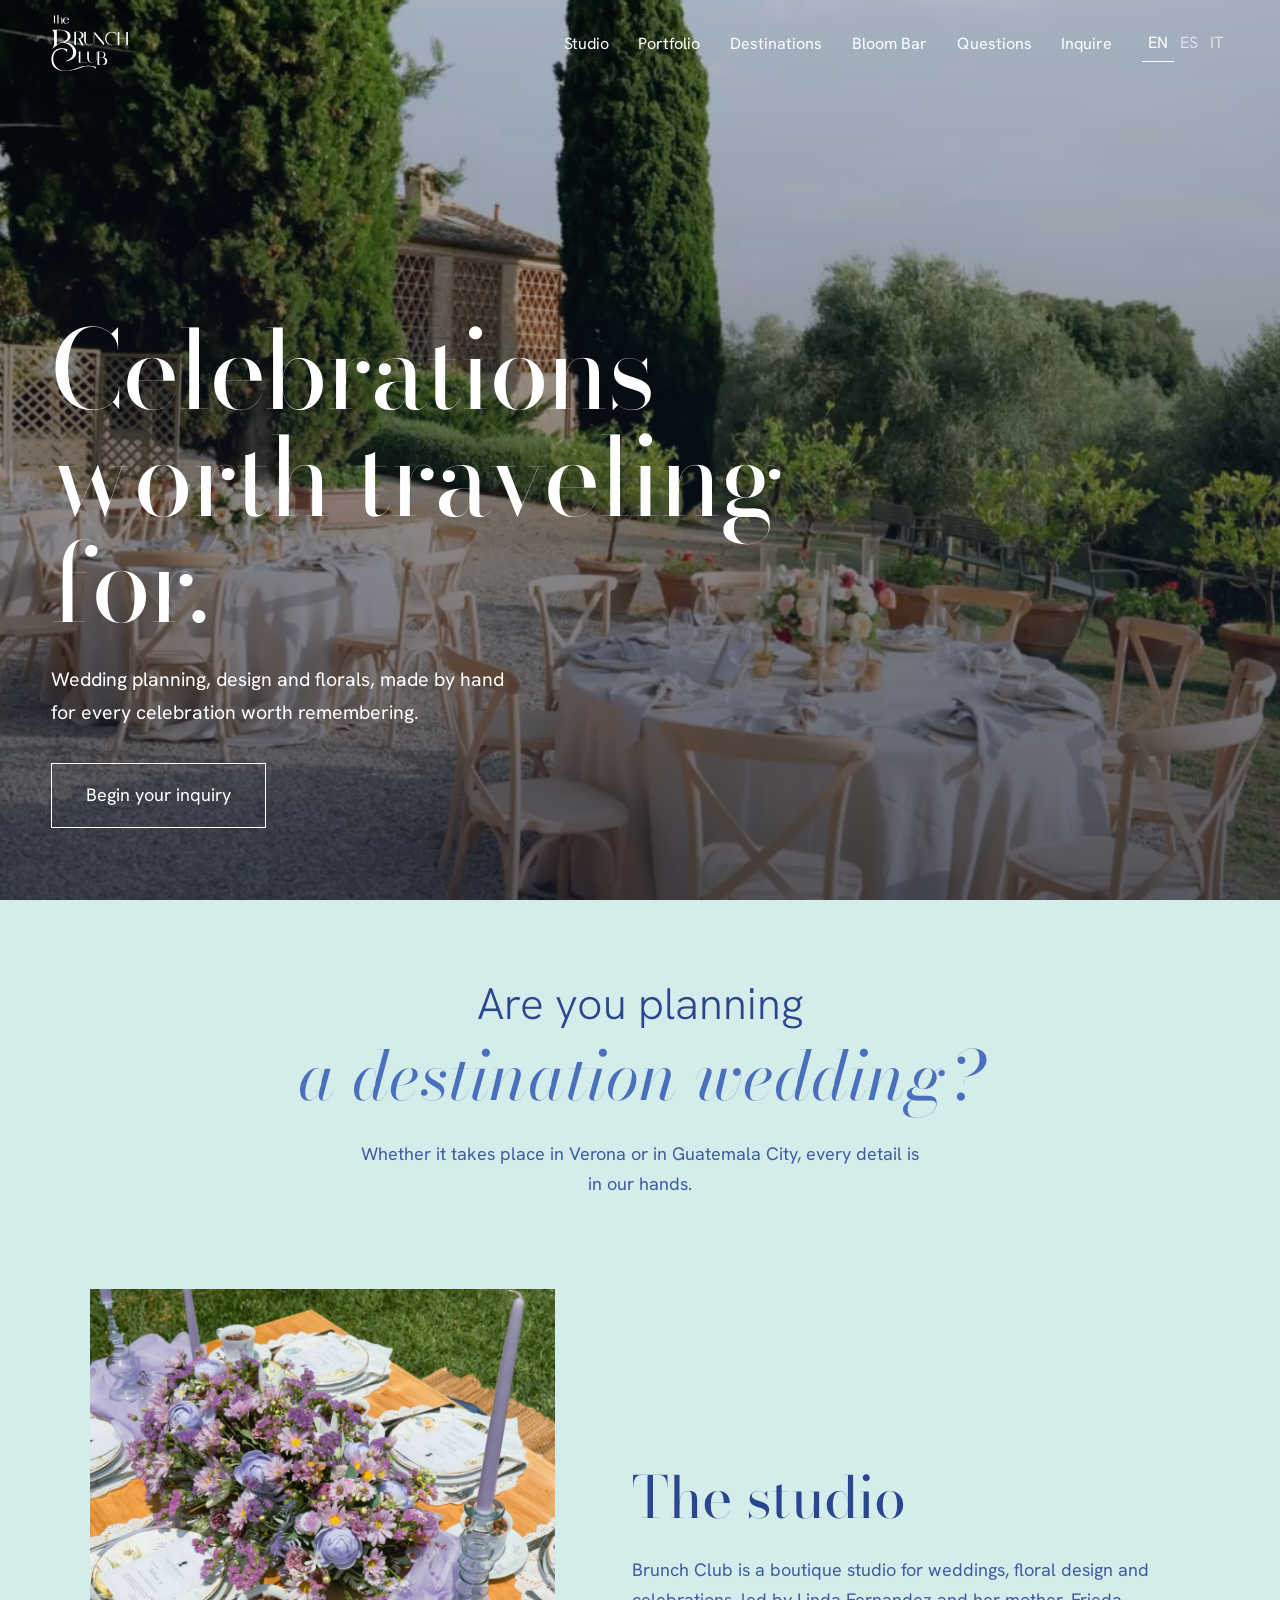
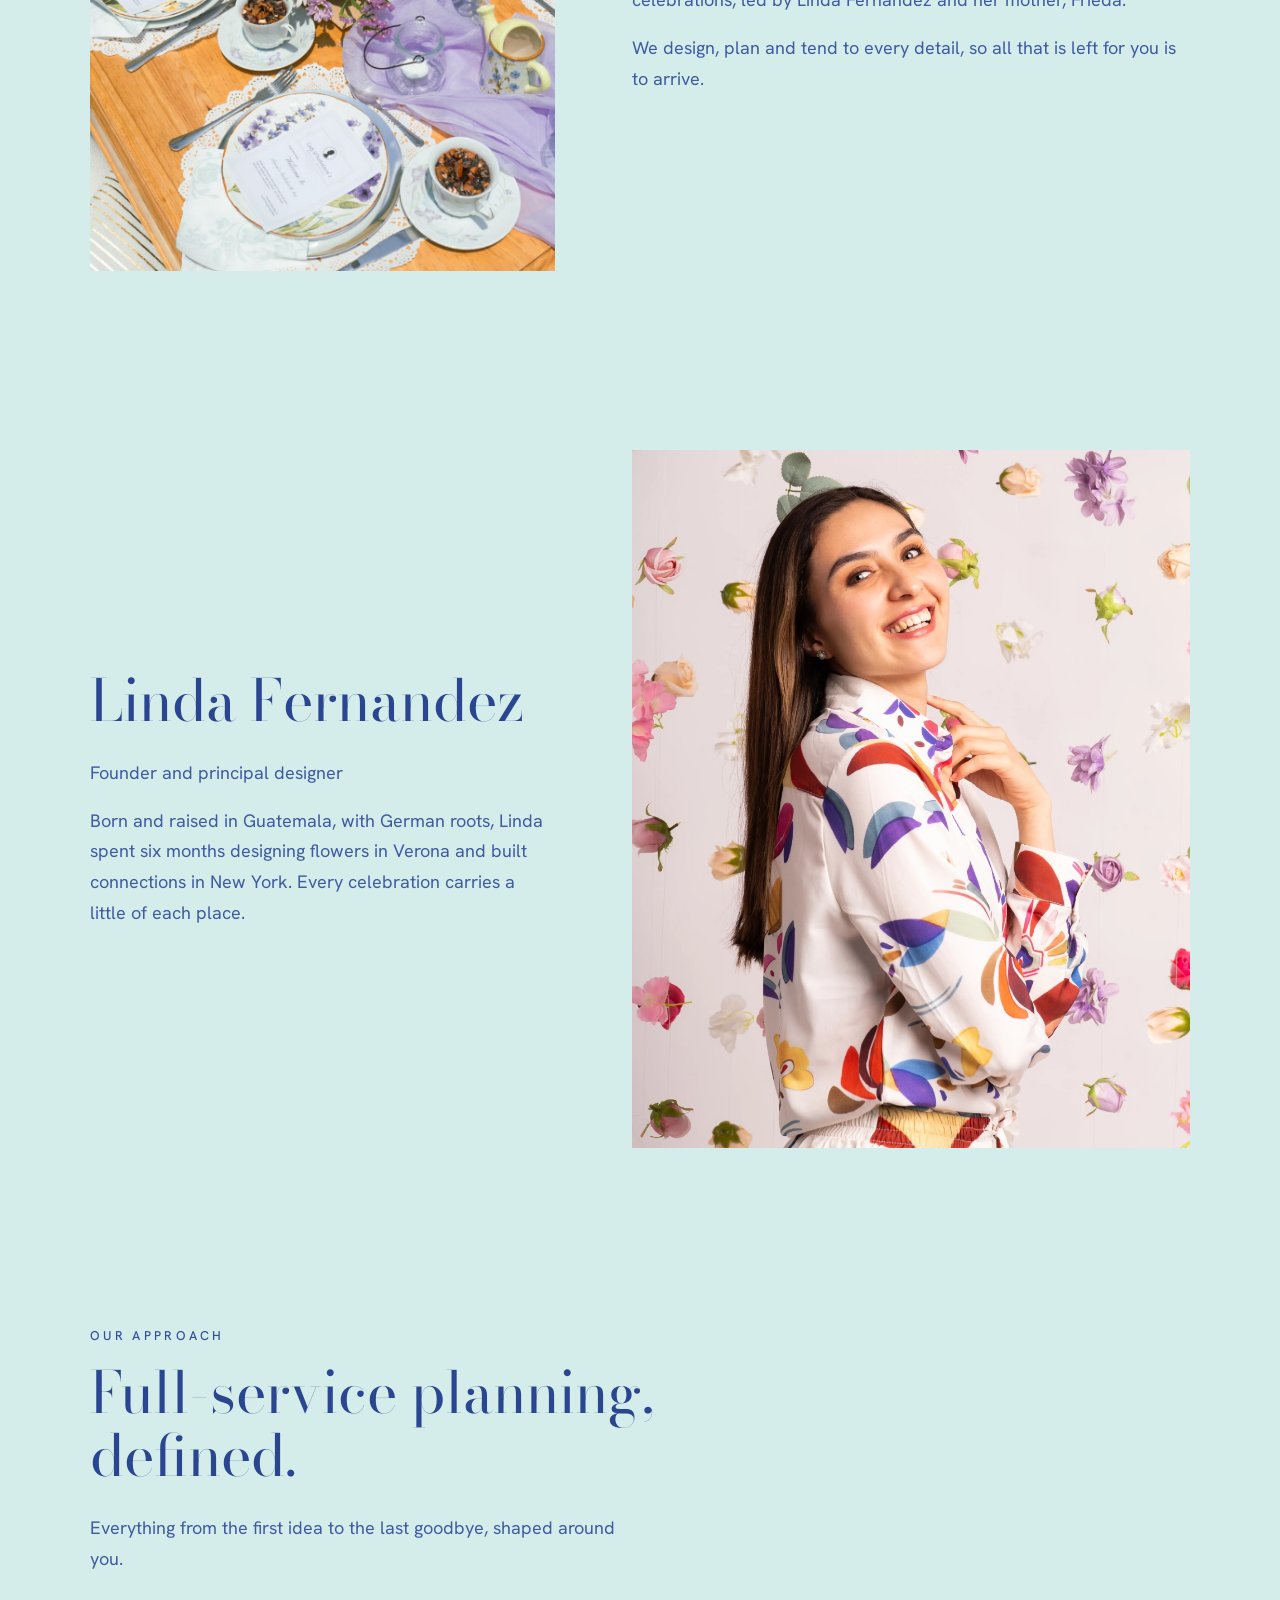
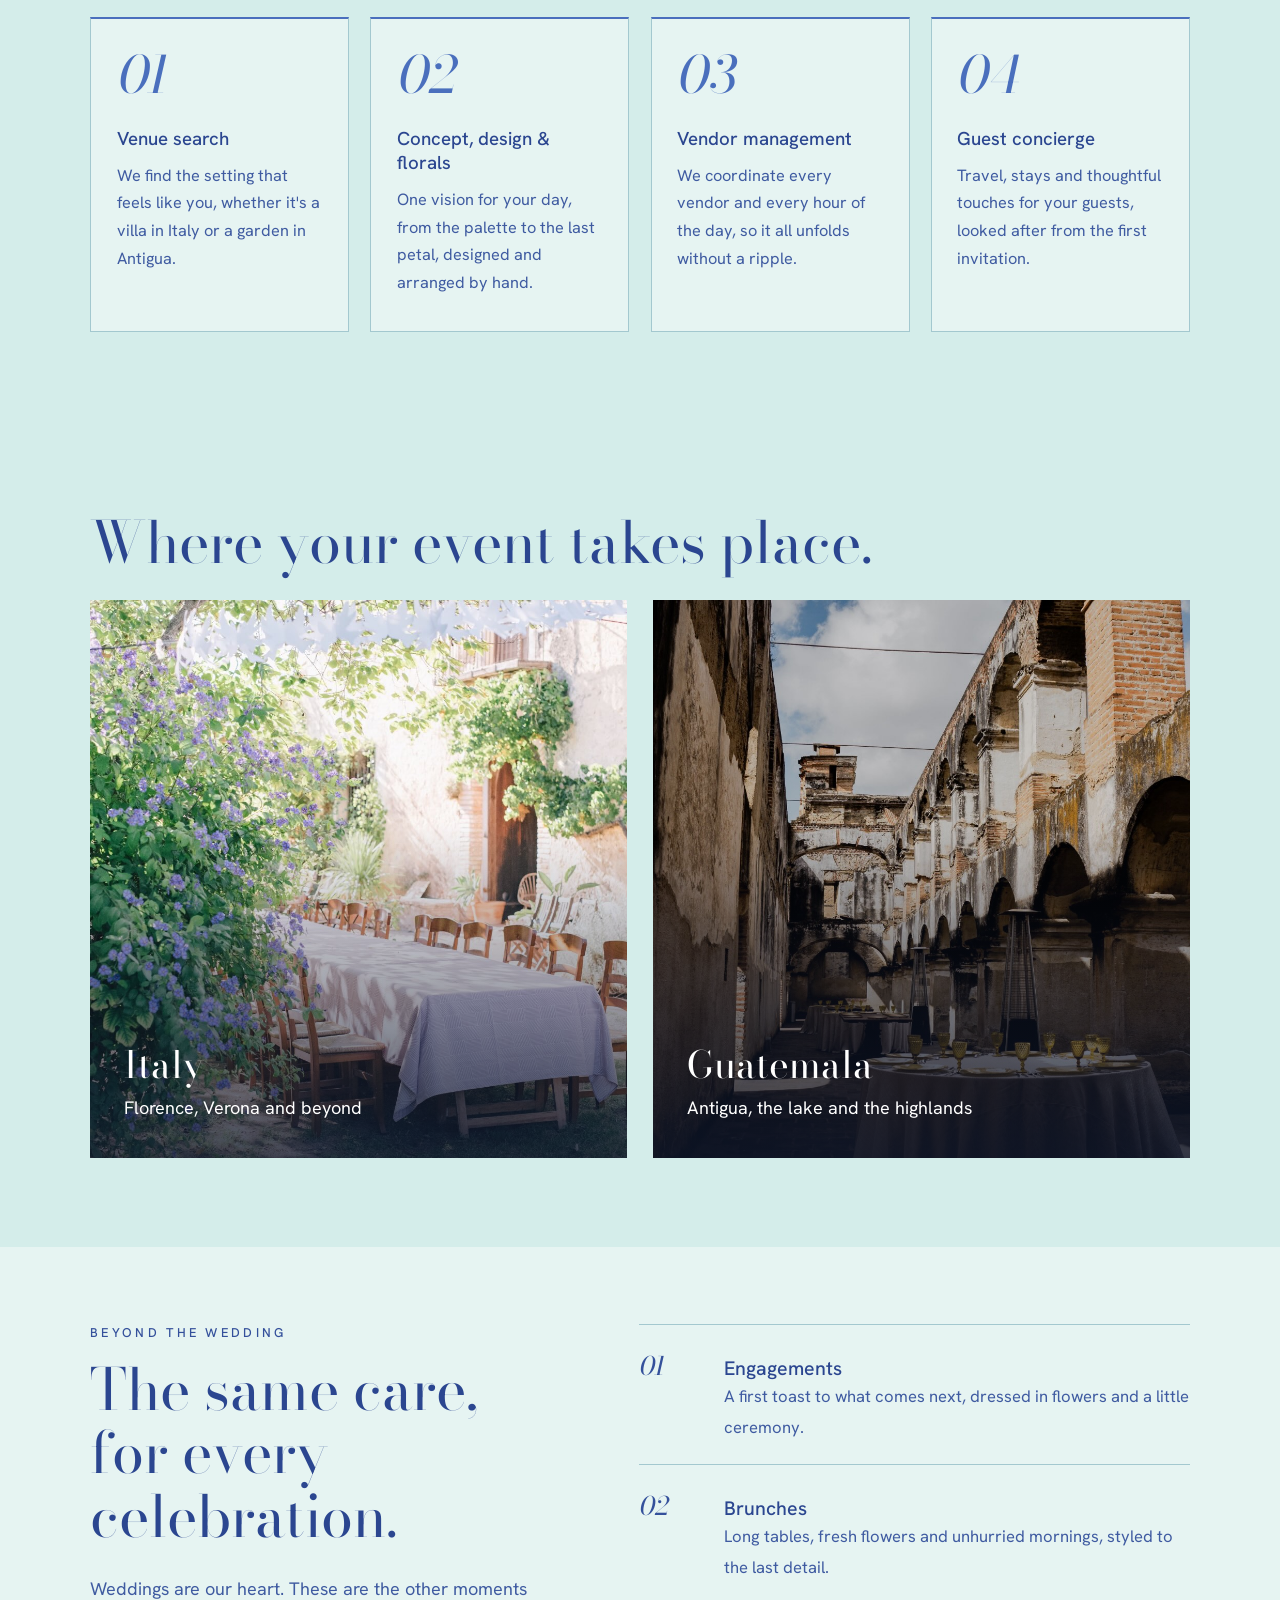
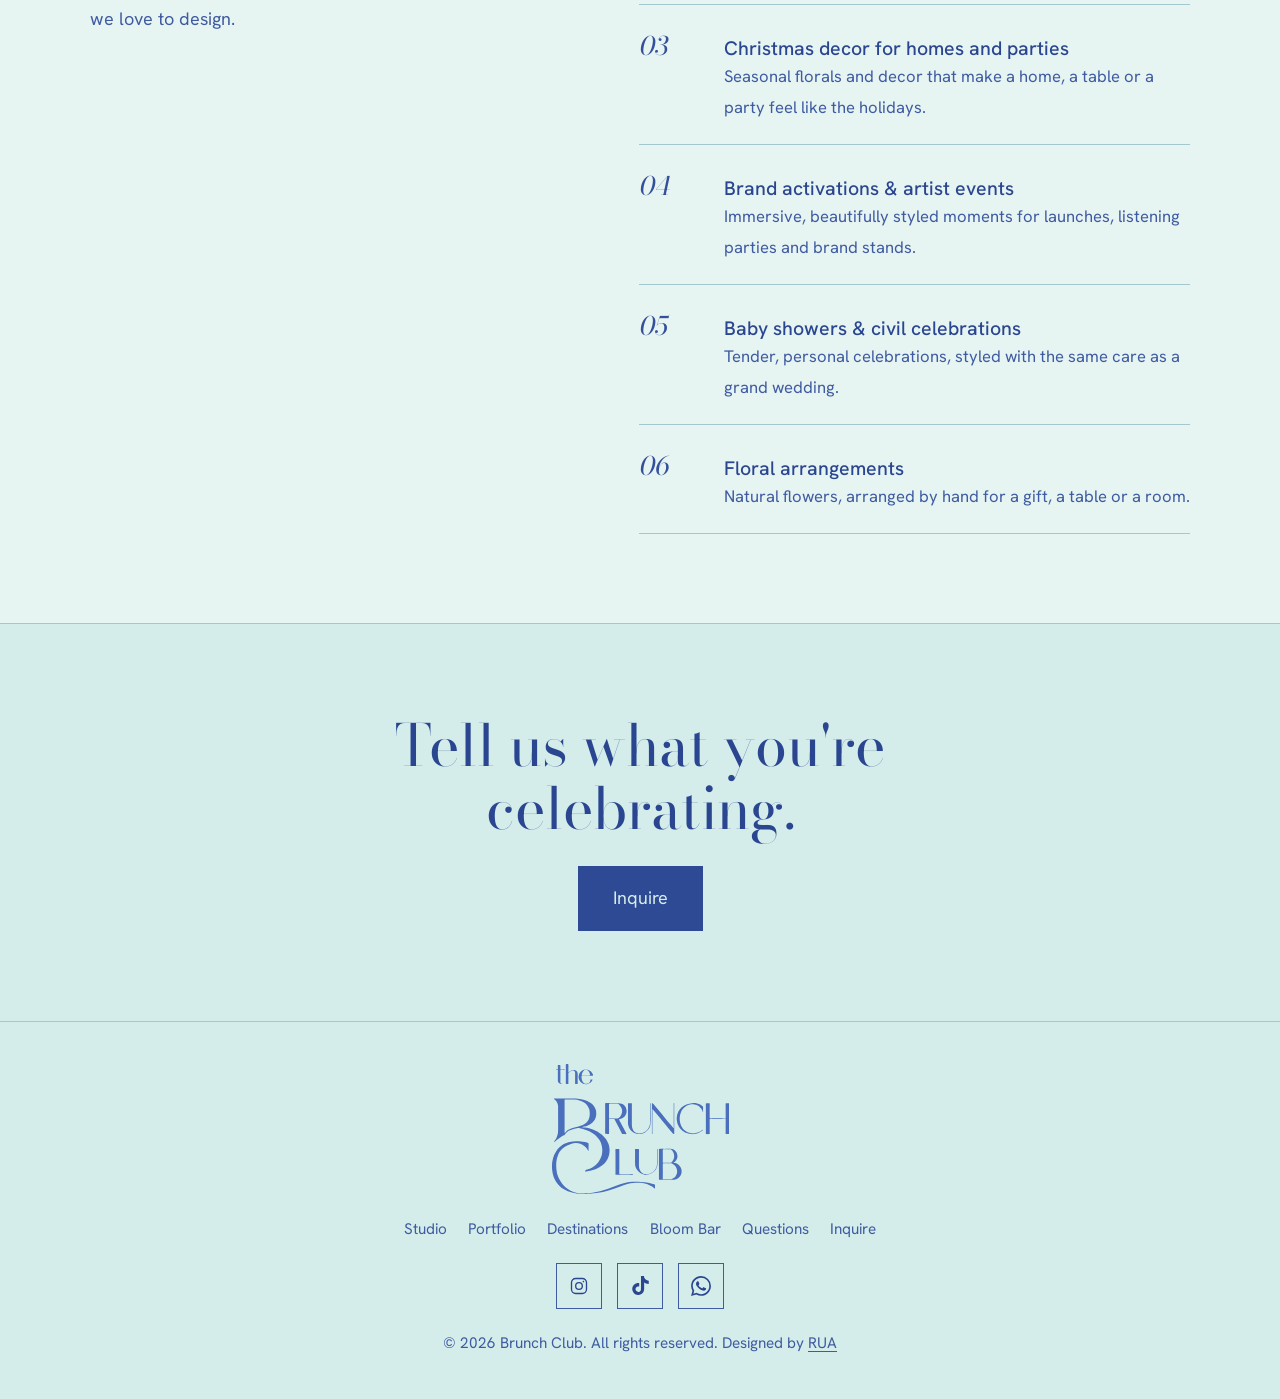
==== commit bb281ca6: "version 2 index.html" ====
--- a/index.html
+++ b/index.html
@@ -1 +1 @@
-<!doctype html><html lang="en"><head><title>Brunch Club | Destination Weddings</title><meta charset="utf-8"><meta name="build" content="2026-11-21-j"><meta name="theme-color" content="#D4EDEA"><meta name="viewport" content="width=device-width,initial-scale=1"><meta name="description" content="Boutique destination wedding planning, design and florals. Italy, Europe, Latin America."><link rel="preconnect" href="https://fonts.googleapis.com"><link rel="preconnect" href="https://fonts.gstatic.com" crossorigin><link href="https://fonts.googleapis.com/css2?family=Bodoni+Moda:ital,opsz,wght@0,6..96,400;1,6..96,400&family=Hanken+Grotesk:wght@400;500&display=swap" rel="stylesheet"><link rel="preload" as="image" href="images/hero.jpg" fetchpriority="high"><link rel="stylesheet" href="style.css?v=j"></head><body><svg width="0" height="0" style="position:absolute" aria-hidden="true" focusable="false"><symbol id="bc-logo" viewBox="0 0 675 491.2"><path fill-rule="evenodd" d="M91.4 75.3C90.7 72.7 91.1 67.1 91.1 64.1C91.1 56.6 91.2 49.1 91.1 41.6C91.1 38.1 91.8 32.4 90.3 29.2C86.1 20.6 75.2 25.3 70.1 30C69.1 31 66.1 32.7 65.8 34.1C65.4 35.3 65.7 42 65.7 43.8C65.7 51.1 65.7 58.3 65.7 65.6C65.7 68.2 66.2 73.3 65.4 75.5C63.5 76.1 58.1 76.1 56.3 75.2C55.6 72.9 56.1 60.3 56.1 56.8C56.1 48.6 56.1 40.5 56.1 32.3C56.1 27.9 55.9 23.4 56.3 19.1C56.3 18.4 56.1 17.7 56.1 17.1C56.1 13.7 55.6 3.1 56.4 0.6C58.2 0 63.8 0 65.5 0.7C66.2 4.2 65.7 18.1 65.7 22.6C65.7 25 65.2 29.4 66.1 31.2C68.2 30.4 70.9 27.7 73.2 26.4C78.9 23.1 85.1 21.3 91.6 23.3C101.7 26.5 101 35.7 100.9 44.4C100.8 50.3 100.9 56.2 100.7 62.1C100.7 65.2 101.4 73.2 100.4 75.5C99.5 75.8 93 76 92 75.8C91.7 75.7 91.7 75.5 91.4 75.3ZM25.6 22.7C24.1 22.2 20 22.8 19.2 22.3C18.8 22.1 19 21.9 18.8 21.7C19 21.5 19 21.3 19.3 21.2C20.6 20.6 23.7 21.3 25.5 20.9C26.8 17.4 25 8.3 26 4.3C27.9 3.7 33.3 3.7 35.1 4.3C36.6 7.5 34.5 17.2 35.8 20.8C38.8 21.6 44.9 21.1 48.3 21.1C49.9 21.1 52 20.7 53.3 21.7C51.9 23.1 54.6 20.7 53.1 22.1C52.2 22.9 49.5 22.4 48.4 22.4C44.3 22.4 39.9 22 35.9 22.6C34.9 25.1 35.5 31.1 35.5 34C35.5 42.6 35.5 51.2 35.5 59.8C35.5 62.6 34.9 70 36.1 72.2C38.1 75.8 40.6 73.3 43.1 74.6C43 74.8 43.2 74.9 42.9 75.2C41.9 76.1 38.1 75.8 36.8 75.6C31.6 74.4 27.1 71.1 26.1 65.6C25.3 61.2 26 56.4 26 51.9C26 46.1 25.8 40.2 25.8 34.4C25.8 31.5 26.4 25.2 25.6 22.7ZM159.1 43.6C156.9 44.7 150.5 44 147.7 44.1C141.4 44.2 120.4 43.5 116 44.3C114.8 46.7 115.5 51.8 115.8 54.4C117.2 65.2 123.5 76.4 136.1 74.5C137.2 74.3 138.5 74.3 139.5 73.9C143.8 72.5 147.2 68.7 148.4 64.4C148.9 62.6 148.4 60.5 149.2 58.8C151.2 58.2 155.5 58.2 157.3 59C157.2 61.1 155.3 63.6 154 65.3C149.5 71.5 141.4 76 133.7 76.2C121.4 76.6 110.4 70 105.8 58.3C105.6 57.8 105.6 57.2 105.4 56.6C104.4 53.7 104 50.4 104.2 47.3C104.9 37.4 109.4 29.7 117.8 24.4C118.8 23.7 120.1 23.4 121.2 22.9C123.9 21.6 127.5 20.6 130.6 20.6C141.3 20.6 150.5 25.3 156 34.6C157.5 37.2 159.3 40.6 159.1 43.6ZM147.5 42.4C148.2 40.3 146.8 36.8 145.9 34.8C145.4 33.6 145.1 32.4 144.5 31.3C142 26.5 137.7 22.1 131.9 22C125.2 21.9 120.6 28 118.3 33.6C117.3 36.1 115.8 39.5 116.2 42.2C118 43.3 122.1 42.7 124.3 42.7C129.5 42.6 134.8 42.7 140.1 42.7C142.4 42.7 145.4 43.2 147.5 42.4ZM128.1 406.1C128.4 405.1 129 404.5 129.5 403.6C130 402.7 130.5 401.8 131.2 401.1C132.4 400.1 138.1 398.7 139.9 398.1C146.1 396 151.9 393.2 157.5 389.9C174.5 379.8 185.8 364.3 191.4 345.6C193.1 339.6 193.7 333.4 193.9 327.3C195.1 287.8 167.1 261 131.8 249.1C124.5 246.7 116.9 244.2 109.4 243.1C106.8 242.7 104 241.6 101.5 242.1C93.5 243.8 71.7 249.4 65.3 253.5C61.3 256.1 58 259.2 55 262.8C53.7 264.4 53.1 266.9 51.6 268.3C50.3 269.4 48.1 269.8 46.6 270.6C42.2 272.9 37.8 275.3 33.8 278.3C29.3 281.6 24.6 284.8 20.5 288.5C18.4 290.3 15.2 294.1 12.9 295.2C12.6 294.3 12.4 292.9 12.7 291.8C12.9 291.4 18.6 283.5 19.6 281.5C24.1 272.3 26.6 262.7 26.8 252.4C27.2 231.9 26.8 211.3 26.8 190.7C26.8 183.8 26.8 176.8 26.8 169.9C26.8 165.3 27.1 160.5 26.4 155.9C25.4 148.6 22.3 143.6 17.7 138C16.3 136.3 11.7 133.3 11.2 132.6C10.9 132.1 11 131.5 11 130.9C11.3 130.6 11.4 130.3 11.9 130.2C13.8 129.7 20.8 130.1 23.2 130.1C34.5 130.1 45.8 130 57.2 130.1C64 130.2 70.8 130 77.7 130.1C83.1 130.2 88.5 130.1 93.9 130.5C113.5 131.9 133.6 135.6 150 147C154.4 150.1 158.7 153.8 161.9 158.3C165.3 163.2 168 167.6 169.5 173.5C171 179.3 171.2 185.5 170.9 191.4C170 210.2 156 225.5 138.9 232C134.8 233.6 130.5 235.3 126.1 236.3C124.6 236.6 119.3 237.7 118.2 238.5C116.8 239.6 119.2 237.8 118.1 238.9C121.1 240 125.8 239.9 129.2 240.4C137.2 241.5 145 243.4 152.8 245.6C158.2 247.1 163.4 249.6 168.5 252C190.4 262.3 209.4 279.4 217.4 302.6C219.8 309.4 221.2 316.5 221.4 323.7C222.3 357.6 203 383 172.2 395.4C167.6 397.3 163.1 399.1 158.3 400.3C151 402.2 144.9 403.9 137.4 405.2C134.8 405.7 130.5 406.8 128.1 406.1ZM51.6 134.8C50.8 137.2 51.4 141.3 51.4 144C51.4 150.5 51.4 157 51.4 163.5C51.4 185.3 51.4 207.2 51.4 229C51.4 236.7 51.2 244.4 51.4 252C51.5 254.7 50.7 258.6 51.8 260.9C53.3 259.9 56.2 255.4 58.3 253.7C63.8 249 67.8 247.5 74.2 244.6C78.9 242.5 84 241.2 88.9 239.8C109.1 234.3 129.7 231.2 141.3 211.5C145 205.3 146.1 197.4 146.3 190.3C146.6 183.9 146.2 177.2 144.5 171C139.6 153.1 124.4 142 107.1 137.5C96.5 134.7 84.7 134.5 73.8 134.5C69.9 134.5 54.1 134 51.6 134.8ZM383.8 170.6C382.9 172.2 383.3 175 383.3 176.9C383.3 181.6 383.3 186.3 383.3 190.9C383.3 207.9 383.2 224.9 383.2 241.9C383.2 247.6 383.3 253.3 383.3 258.9C383.3 260 383.6 263.4 383 264.1C382.8 264.5 382.5 264.4 382.2 264.5C381.9 264.3 381.6 264.3 381.4 263.9C381 263.1 381.3 258.7 381.3 257.5C381.3 250.9 381.3 244.3 381.3 237.7C381.3 215.8 380.8 193.8 381.3 172C381.4 166.4 381.3 160.8 381.3 155.2C381.3 153.1 380.8 149.8 381.7 148.1C384.6 147.2 385.1 148.8 386.8 150.8C387.4 151.5 388.1 152.1 388.6 152.8C393.3 158.7 398.1 164.5 402.9 170.2C412.4 181.7 421.8 193.3 431.5 204.6C437.1 211.2 442.1 218.3 448 224.6C449.1 225.6 449.8 227 450.8 228.1C453.4 231.2 456 234.2 458.5 237.3C459 238 462.5 242.5 462.9 242.7C465.2 243.7 461.2 241.8 463.4 242.6C464.2 240 463.6 225.2 463.6 221.2C463.8 204.5 463.6 187.7 463.6 170.9C463.6 165.2 463.6 159.4 463.6 153.7C463.6 152.6 463.3 149 463.8 148.2C464.1 147.9 464.4 148 464.7 147.8C465 148 465.3 147.9 465.5 148.3C466.1 149.3 465.7 153.5 465.7 154.8C465.7 161.6 465.7 168.3 465.7 175.1C465.7 190.1 465.7 205.1 465.7 220.1C465.7 225.2 465.5 230.4 465.7 235.6C465.8 242.1 465.7 248.6 465.7 255.1C465.7 257.7 466.2 261.9 465.4 264.2C461.7 265.7 460.3 262.6 458.2 260.1C453.5 254.7 449.2 248.7 444.4 243.4C441.2 239.9 438.4 236 435.3 232.4C428.9 224.8 422.7 217.2 416.4 209.5C415.3 208.1 413.9 206.8 412.8 205.3C409.3 200.8 405.6 196.3 401.8 192C397.4 187 393.3 181.6 389 176.4C388.2 175.5 384.9 171 384.3 170.6C382.6 169.6 385.4 171.4 383.8 170.6ZM574.3 182.5C572.8 180.4 571.8 175.9 570.3 173.2C566.5 166.2 561.3 160.2 554.1 156.4C550.2 154.3 545.5 153.5 541.2 153C537.5 152.6 533.9 152.1 530.2 152.5C517.5 153.7 506.2 160.8 498.1 170.4C495.6 173.4 493.3 176.4 491.8 180C481 204.1 485.9 237.8 508.8 253.4C511.2 255.1 513.6 256.8 516.2 258C529.7 264 544 263.5 557.5 258C561.5 256.3 565.5 254.1 568.9 251.4C570.4 250.2 572.1 247.7 574 248C574.1 248.4 574.4 248.5 574.2 249C573.3 250.7 567 255.3 565.1 256.4C563.8 257.2 562.5 258.1 561.1 258.8C551.8 263.6 540.6 265.4 530.2 264.9C513.4 264.3 498.7 257 487.9 244.1C485.1 240.7 483 236.7 481.1 232.8C479.5 229.6 478.2 226.3 477.3 222.8C475.6 215.7 474.3 208.2 475.2 200.8C478.9 169.3 502.3 150 533.2 147.9C544.1 147.1 555.7 148.6 565.4 153.9C568.3 155.5 573.1 158.7 574.5 161.9C574.9 162.8 574.6 172.2 574.6 173.9C574.6 176.6 575.2 179.9 574.3 182.5ZM239.9 208.5C237.1 207.7 229.3 208.2 225.9 208.2C223.9 208.2 221.4 207.8 219.5 208.5C218.7 211.3 219.3 218.8 219.3 222.2C219.3 231.7 219.3 241.2 219.3 250.7C219.3 253.7 219.9 261.7 219 264.1C216.9 264.8 206.8 264.8 204.9 264C204.2 261 204.7 242.9 204.7 238.3C204.7 220.3 204.7 202.3 204.7 184.3C204.7 176.2 204.7 168.1 204.7 160.1C204.7 157 204.2 151 204.9 148.4C207.4 147.4 219.1 148 222.6 148C231.9 148.1 241.2 148 250.6 148C258.1 148.1 265.5 147.9 271.9 152.5C275 154.7 278.3 157.4 280.3 160.6C286.6 170.3 287.9 182.6 281.9 192.8C280.4 195.4 278.6 198.4 276.2 200.3C272.5 203.3 268.7 205.7 264.1 207.1C261.9 207.8 258.9 207.7 256.9 208.6C257.4 211.2 261.8 218.8 263.4 221.7C266.3 227.2 268.9 232.9 271.9 238.3C274.3 242.6 276.6 246.9 278.8 251.3C280 253.9 285.1 262.3 285.3 264.4C285 264.6 284.9 264.8 284.5 264.9C282.6 265.2 275.5 264.8 273 264.8C271.7 264.9 269.9 265.3 268.9 264.2C267.9 262.9 262.7 252.3 261.6 250C257.5 241.7 253.1 233.6 248.8 225.5C246.3 221 242.5 212.2 239.9 208.5ZM291.3 148.4C293.5 147.9 303 147.8 305.2 148.3C306 150.4 305.5 153.4 305.5 155.7C305.5 160.9 305.5 166 305.5 171.2C305.5 186.7 305.5 202.2 305.5 217.7C305.5 227.7 304.8 238.4 309.3 247.7C311.4 252.3 314.8 256.7 319.3 259.2C330.6 265.6 346.5 262.3 356.7 255.3C364.9 249.7 370.3 241.2 373.1 231.8C374.9 225.7 374.1 216.3 374.1 209.9C374.1 196.2 374 182.5 374.1 168.9C374.2 163.8 374.2 158.7 374.2 153.6C374.2 152.6 373.9 149.3 374.3 148.6C374.5 148.2 374.8 148.3 375.1 148.1C375.5 148.3 375.9 148.3 376.1 148.8C376.4 149.5 376.2 156.1 376.2 157.5C376.2 167.2 376.1 177 376.2 186.7C376.2 196.9 377 223 375.2 231.4C374.2 236.2 371.9 241.6 369 245.6C357.9 261.2 339 268.6 320.5 262.5C315.4 260.8 310.4 258.3 306.3 254.8C300.9 250.2 296.4 244.3 293.8 237.6C293.1 235.8 292.7 233.8 292 231.9C290.7 228.2 290.8 221.5 290.8 217.5C290.8 209.8 290.8 202 290.8 194.3C290.8 183.7 291 173.1 291 162.5C291 159.5 290.4 150.5 291.3 148.4ZM585.5 264.8C584.5 262.6 585.1 259.2 585.1 256.7C585.1 250.9 585.1 245 585.1 239.2C585.1 218.5 585.1 197.9 585.1 177.2C585.1 170.6 585.1 164 585.1 157.4C585.1 155 584.5 150.9 585.5 148.8C587.8 148.2 596.8 148.3 599.2 148.7C600.2 150.9 599.6 159 599.6 161.9C599.6 172 599.6 182.2 599.6 192.4C599.6 195.2 599.1 203.2 600.1 205.2C603.4 206 610.6 205.4 614.3 205.4C623.9 205.4 633.5 205.4 643.1 205.4C645.7 205.4 657.4 205.8 659.1 205.5C659.4 205.4 659.4 205.2 659.7 205.1C660.5 202.2 659.9 194.8 659.9 191.4C659.9 181.8 659.9 172.3 659.9 162.7C659.9 159.5 659.3 151 660.4 148.5C662.3 147.9 672.3 147.9 674.2 148.6C675 151.2 674.5 156.6 674.5 159.5C674.5 167 674.5 174.5 674.5 182C674.5 200.9 674.5 219.7 674.5 238.5C674.5 244.3 674.5 250 674.5 255.8C674.5 258.5 675 261.7 674.2 264.2C672.5 265.1 662.1 265.1 660.2 264.2C659.4 261.9 659.9 253.4 659.9 250.3C659.9 240.8 659.9 231.3 659.9 221.8C659.9 218.4 660.5 210.8 659.7 207.9C657.6 206.9 647.4 207.5 644.4 207.5C634.1 207.5 623.8 207.5 613.6 207.5C610.7 207.5 602.1 207 599.9 207.8C599 210.3 599.6 218.1 599.6 221.2C599.6 231.3 599.6 241.4 599.6 251.5C599.6 254.3 600.2 262.7 599.2 264.8C597.2 265.4 587.6 265.4 585.5 264.8ZM219.5 150.4C218.8 153.1 219.3 165.1 219.3 168.8C219.3 177.1 219.3 185.3 219.3 193.6C219.3 197.1 218.8 202.6 219.5 205.8C221.5 206.7 230.2 206.2 233.1 206.2C243.4 206.2 252.1 207.7 260.2 200C261.7 198.6 262.8 196.7 263.9 195C268.8 187.5 270 177.4 267.4 168.8C266.2 164.6 263.7 160.8 260.9 157.4C258.6 154.6 255.7 151.8 252.4 150.3C250.8 149.6 238.3 150.1 235.6 150.1C232.9 150.1 221.9 149.7 220.1 150C219.8 150 219.8 150.3 219.5 150.4ZM141.7 299.8C142.4 303 141.9 315.3 141.9 319.5C141.9 322 142.3 326.7 141.6 328.9C140.2 327.9 138.5 323.8 137.3 322.1C135.2 319.1 132.7 316.6 130.3 313.9C128.9 312.4 127.1 311.2 125.5 309.9C116.9 302.9 105.9 299.1 94.9 298.6C88.3 298.3 81.6 300.2 75.3 302.1C58.9 306.8 44.3 316.1 34 329.8C27.5 338.4 22.1 355.9 20.7 366.6C19 379.2 19.6 391.6 21.3 404.2C22 408.7 22.6 413.3 24 417.6C32.1 442.7 48.8 465.5 72.6 477.9C80.4 481.9 89.6 485.4 98.3 487C115.3 490.1 139.5 489.2 156.6 486.5C175.8 483.4 194.7 478.5 213.1 472C233.5 464.8 253.3 455.9 274.3 450.4C292.4 445.6 311.4 444.4 330.1 445.3C344.7 445.9 364.3 447.6 378.3 451.8C381.4 452.7 390.7 454.7 392.8 456.2C393.2 457.9 393 469.1 392.6 471.1C392.6 471.5 392.4 471.5 392.3 471.7C390.5 470.9 385.2 465.3 382.2 463.3C372 456.9 357.7 450.6 345.6 449.4C330.1 447.9 307.5 448.8 292.4 452.4C283.7 454.5 275.3 458 266.8 460.9C249.4 466.8 232.2 473.4 214.6 478.9C211.3 479.9 207.8 480.6 204.4 481.3C195.6 483.1 186.9 484.9 178 486.4C162.3 489 146.4 490.6 130.5 490.8C124.4 490.9 118.3 491.2 112.2 490.9C91.4 489.9 66.9 484.9 49.1 473.5C45.8 471.4 42.4 469.6 39.3 467.2C29.7 459.8 21.6 450.3 15.8 439.7C2.9 416.2 0 380.6 7.9 355C10.5 346.4 14.4 338.3 19.3 330.8C22 326.6 24.4 322.3 27.9 318.6C32 314.3 36.5 310.1 41.3 306.6C45.8 303.5 50.8 301 55.9 299.1C59.3 297.8 62.7 296.4 66.2 295.4C81.8 291.3 98.2 290.5 114 293C121 294.1 136.5 295.4 141.7 299.8ZM408.3 437.2C407.4 435.1 408 431.1 407.9 428.6C407.8 421.8 407.9 415.1 407.9 408.3C407.9 387.8 407.9 367.3 407.9 346.8C407.9 340.9 407.9 335 407.9 329.1C407.9 326.7 407.5 322.9 408.3 320.9C411.8 320 423.6 320.7 428 320.7C435.7 320.6 451.9 319.8 458.7 321.6C461.7 322.5 464.7 324.3 467.2 326.3C475.2 332.9 479.6 343.4 477.2 353.9C475.9 359.2 473.2 364.3 469.2 368C468 369.2 466.5 370.4 465.1 371.3C464.4 371.7 463.1 372 462.6 372.5C461.5 373.9 463.5 371.7 462.6 373C463.6 373.4 468.7 373.9 470.6 374.3C474.7 375.3 478.8 377.8 482 380.4C492.1 388.8 496.2 402.9 492.2 415.5C491.1 419 489.1 422.1 487 425.1C485.4 427.2 483.4 429.4 481.3 431C471 438.3 464.4 437.3 452.5 437.4C444.2 437.4 436 437.5 427.7 437.5C424.5 437.5 410.3 438 408.3 437.2ZM244 418.1C243.1 415.8 243.7 412.3 243.7 409.7C243.7 403.9 243.7 398.2 243.7 392.4C243.7 376.2 243.7 359.9 243.7 343.7C243.7 339.7 243.1 324.1 244 321.5C246.2 320.9 255.7 320.7 257.8 321.4C258.7 323.4 258.2 326.1 258.2 328.3C258.3 333.4 258.2 338.5 258.2 343.6C258.2 360.3 258.2 377.1 258.2 393.9C258.2 397.8 257.6 413.4 258.5 416C261.2 416.9 267.8 416.3 271 416.3C279.6 416.3 288.3 416.5 297 416.2C299.6 416.1 302.1 416 304.7 415.9C306 415.8 307.4 415.4 308.7 415.4C309 415.4 309.1 415.6 309.3 415.7C309.5 416.6 309.5 417.2 309.2 418.1C306.1 418.8 290 418.3 285.5 418.3C276 418.3 266.5 418.4 257 418.4C253.3 418.3 247.4 418.9 244 418.1ZM318 321.4C320.3 320.8 329.8 320.7 332.1 321.6C332.8 324 332.3 335.4 332.3 338.7C332.3 350.7 332.3 362.6 332.3 374.5C332.3 383.5 332 392.9 336 401.2C337.3 404 338.9 406.7 341.1 408.9C346.1 413.7 351.3 415.6 358.1 416.1C375.5 417.4 392.1 406 398.3 390C401.2 382.5 400.9 374.9 400.9 367.1C400.9 357.6 400.9 348.1 400.9 338.6C400.9 334.3 400.9 330.1 400.9 325.8C400.9 324 400.3 322.1 402 321.2C402.4 321.4 402.6 321.3 402.9 321.7C403.2 322.2 402.9 328.9 402.9 330.1C402.9 339.2 402.9 348.3 402.9 357.4C402.9 372.4 404.7 386.9 395.4 399.8C381.9 418.5 356.9 423.9 337.3 411.5C331.3 407.7 326.2 402.2 322.8 396C322.2 394.9 321.8 393.6 321.2 392.6C316.7 384.6 317.6 370.2 317.6 361.1C317.6 352.2 317.7 343.3 317.7 334.3C317.7 330.9 317.1 324.4 318 321.4ZM422.9 323C422 325.4 422.5 333.8 422.5 336.9C422.5 345.1 422.5 353.2 422.5 361.4C422.5 364.4 422 370.6 422.8 373.1C425.2 373.7 441.7 373.2 445.5 373.2C447.4 373.2 452.1 373.8 453.7 373C456.2 371.7 459.3 367.3 460.8 365C469.4 351.5 466.1 333.1 453.4 323.4C451.8 322.1 447.8 322.7 445.8 322.7C441.9 322.7 425.3 322.2 422.9 323ZM422.8 375.7C422 378.4 422.5 390.4 422.5 394.1C422.5 403.2 422.5 412.3 422.5 421.4C422.5 425.2 421.9 431.6 422.8 435.1C425.4 436 436.1 435.3 439.7 435.4C443.3 435.4 451.3 435.8 454.5 435.2C458.2 434.4 462.1 432 465.1 429.8C467.9 427.7 470.2 424.8 471.9 421.9C473.1 419.9 474.3 417.9 475.1 415.7C476.1 412.9 476.5 409.8 476.7 406.8C477.2 394.6 470.6 383.3 459.9 377.5C458.2 376.6 455.9 375.6 454 375.4C450.2 374.9 442.9 375.4 438.8 375.4C435.7 375.3 425 374.9 422.8 375.7Z"/></symbol></svg><header><a class="logo" href="index.html" aria-label="Brunch Club"><svg class="logo-mark" viewBox="0 0 675 491.2" aria-hidden="true"><use href="#bc-logo"/></svg></a><nav><a class="hide" href="index.html#studio" data-i="n.studio">Studio</a><a class="hide" href="portfolio.html" data-i="n.port">Portfolio</a><a class="hide" href="destinations.html" data-i="n.dest">Destinations</a><a class="hide" href="bloom-bar.html" data-i="n.bloom">Bloom Bar</a><a class="hide" href="kind-words.html" data-i="n.praise">Questions</a><a class="hide" href="inquire.html" data-i="n.inq">Inquire</a><span class="lang"><button data-l="en">EN</button><button data-l="es">ES</button><button data-l="it">IT</button></span></nav><button class="burger" aria-label="Menu" aria-expanded="false"><span></span><span></span></button></header><div class="menu"><a href="index.html#studio" data-i="n.studio">Studio</a><a href="portfolio.html" data-i="n.port">Portfolio</a><a href="destinations.html" data-i="n.dest">Destinations</a><a href="bloom-bar.html" data-i="n.bloom">Bloom Bar</a><a href="kind-words.html" data-i="n.praise">Questions</a><a href="inquire.html" data-i="n.inq">Inquire</a></div><main><div class="hero"><video class="bg" preload="metadata" autoplay muted loop playsinline poster="images/hero.jpg"><source src="images/hero.mp4" type="video/mp4"></video><h1 data-i="h.t">Celebrations worth traveling for.</h1><p data-i="h.p">Wedding planning, design and florals, made by hand for every celebration worth remembering.</p><div><a class="btn" href="inquire.html" data-i="h.c">Begin your inquiry</a></div></div><section class="plan"><h2 class="lead"><span data-i="pl.a">Are you planning</span> <span class="rot"><span class="rot-in" id="rot">a destination wedding?</span></span></h2><p class="sub" data-i="pl.s">Whether you say yes in Verona or in Guatemala City, every detail is in our hands.</p></section><section id="studio"><div class="wrap about"><img class="ph" src="images/studio.jpg" alt="" loading="lazy" decoding="async"><div><h2 data-i="a.t">The studio</h2><p data-i="a.p1">Brunch Club is a boutique studio for weddings, floral design and celebrations, led by Linda Fernandez and her mother, Frieda.</p><p data-i="a.p2">Born and raised in Guatemala, with German roots, Linda spent six months designing flowers in Verona and built connections in New York. Every celebration carries a little of each place.</p><p data-i="a.p3">We design, plan and tend to every detail, so all that is left for you is to arrive.</p><h3 class="who">Linda Fernandez</h3><p class="role" data-i="st.r">Founder and principal designer</p><p data-i="st.b">Linda grew up in Guatemala, trained her eye in Verona and brings that craft to every celebration. Her mother, Frieda, works beside her.</p></div></div></section><section class="process"><div class="wrap"><div class="phead"><p class="eyebrow" data-i="ap.e">Our approach</p><h2 data-i="ap.t">Full-service planning, defined.</h2><p class="sub" data-i="ap.p">Everything from the first idea to the last goodbye, shaped around you.</p></div><div class="steps"><div class="step"><i>01</i><b data-i="ap1t">Venue search</b><span data-i="ap1d">We find the setting that feels like you, whether it's a villa in Italy or a garden in Antigua.</span></div><div class="step"><i>02</i><b data-i="ap2t">Concept, design &amp; florals</b><span data-i="ap2d">One vision for your day, from the palette to the last petal, designed and arranged by hand.</span></div><div class="step"><i>03</i><b data-i="ap3t">Vendor management</b><span data-i="ap3d">We coordinate every vendor and every hour of the day, so it all unfolds without a ripple.</span></div><div class="step"><i>04</i><b data-i="ap4t">Guest concierge</b><span data-i="ap4d">Travel, stays and thoughtful touches for your guests, looked after from the first invitation.</span></div></div></div></section><section><div class="wrap"><h2 data-i="d.t">Where we marry you</h2><div class="dest"><a href="inquire.html"><img src="images/italy.jpg" alt="" loading="lazy" decoding="async"><h3 data-i="d1">Italy</h3><span data-i="d1d">Florence, Verona and beyond</span></a><a href="inquire.html"><img src="images/guatemala.jpg" alt="" loading="lazy" decoding="async"><h3 data-i="d2">Guatemala</h3><span data-i="d2d">Antigua, the lake and the highlands</span></a></div></div></section><section class="approach beyond"><div class="wrap"><div><p class="eyebrow" data-i="bd.e">Beyond the wedding</p><h2 data-i="bd.t">The same care, for every celebration.</h2><p class="sub" data-i="bd.p">Weddings are our heart. These are the other moments we love to design.</p></div><div class="rows"><div><i>01</i><p><b data-i="bd1">Engagements</b><span data-i="bd1d">A first toast to what comes next, dressed in flowers and a little ceremony.</span></p></div><div><i>02</i><p><b data-i="bd2">Brunches</b><span data-i="bd2d">Long tables, fresh flowers and unhurried mornings, styled to the last detail.</span></p></div><div><i>03</i><p><b data-i="bd3">Christmas decor for homes and parties</b><span data-i="bd3d">Seasonal florals and decor that make a home, a table or a party feel like the holidays.</span></p></div><div><i>04</i><p><b data-i="bd4">Brand activations &amp; artist events</b><span data-i="bd4d">Immersive, beautifully styled moments for launches, listening parties and brand stands.</span></p></div><div><i>05</i><p><b data-i="bd5">Baby showers &amp; civil celebrations</b><span data-i="bd5d">Tender, personal celebrations, styled with the same care as a grand wedding.</span></p></div><div><i>06</i><p><b data-i="bd6">Floral arrangements</b><span data-i="bd6d">Natural flowers, arranged by hand for a gift, a table or a room.</span></p></div></div></div></section><section class="cta"><h2 data-i="c.t">Tell us where you want to say yes.</h2><a class="btn fill" href="inquire.html" data-i="c.b">Inquire</a></section></main><footer><a class="flogo" href="index.html" aria-label="Brunch Club"><svg class="logo-mark" viewBox="0 0 675 491.2" aria-hidden="true"><use href="#bc-logo"/></svg></a><nav><a href="index.html#studio" data-i="n.studio">Studio</a><a href="portfolio.html" data-i="n.port">Portfolio</a><a href="destinations.html" data-i="n.dest">Destinations</a><a href="bloom-bar.html" data-i="n.bloom">Bloom Bar</a><a href="kind-words.html" data-i="n.praise">Questions</a><a href="inquire.html" data-i="n.inq">Inquire</a></nav><div class="social"><a href="https://www.instagram.com/brunchclub_gt/" target="_blank" rel="noopener" aria-label="Instagram"><svg viewBox="0 0 24 24" width="20" height="20" fill="none" stroke="currentColor" stroke-width="1.6" aria-hidden="true"><rect x="3" y="3" width="18" height="18" rx="5"/><circle cx="12" cy="12" r="4"/><circle cx="17.3" cy="6.7" r="1" fill="currentColor" stroke="none"/></svg></a><a href="https://www.tiktok.com/@thebrunchclub.gt" target="_blank" rel="noopener" aria-label="TikTok"><svg viewBox="0 0 24 24" width="19" height="19" fill="currentColor" aria-hidden="true"><path d="M12.5.02c1.3-.02 2.6-.01 3.9-.02.1 1.5.6 3.1 1.8 4.2 1.1 1.1 2.7 1.6 4.2 1.8v4c-1.4 0-2.9-.3-4.2-1-.6-.3-1.1-.6-1.6-.9 0 2.9 0 5.8 0 8.7-.1 1.4-.5 2.8-1.4 3.9-1.3 1.9-3.6 3.2-5.9 3.2-1.4.1-2.9-.3-4.1-1-2-1.2-3.4-3.4-3.6-5.7 0-.5 0-1 0-1.5.2-1.9 1.1-3.7 2.6-5 1.7-1.4 4-2.1 6.2-1.7 0 1.5 0 3-.1 4.4-1-.3-2.1-.2-3 .4-.6.4-1.1 1-1.4 1.8-.2.5-.1 1.1-.1 1.6.2 1.6 1.8 3 3.5 2.9 1.1 0 2.2-.7 2.8-1.6.2-.3.4-.7.4-1.1.1-1.8.1-3.6.1-5.4 0-4 0-8 0-12.1z"/></svg></a><a href="https://wa.link/uhs0wb" target="_blank" rel="noopener" aria-label="WhatsApp"><svg viewBox="0 0 24 24" width="20" height="20" fill="currentColor" aria-hidden="true"><path d="M17.472 14.382c-.297-.149-1.758-.867-2.03-.967-.273-.099-.471-.148-.67.15-.197.297-.767.966-.94 1.164-.173.199-.347.223-.644.075-.297-.15-1.255-.463-2.39-1.475-.883-.788-1.48-1.761-1.653-2.059-.173-.297-.018-.458.13-.606.134-.133.298-.347.446-.52.149-.174.198-.298.298-.497.099-.198.05-.371-.025-.52-.075-.149-.669-1.612-.916-2.207-.242-.579-.487-.5-.669-.51-.173-.008-.371-.01-.57-.01-.198 0-.52.074-.792.372-.272.297-1.04 1.016-1.04 2.479 0 1.462 1.065 2.875 1.213 3.074.149.198 2.096 3.2 5.077 4.487.709.306 1.262.489 1.694.625.712.227 1.36.195 1.871.118.571-.085 1.758-.719 2.006-1.413.248-.694.248-1.289.173-1.413-.074-.124-.272-.198-.57-.347m-5.421 7.403h-.004a9.87 9.87 0 01-5.031-1.378l-.361-.214-3.741.982.998-3.648-.235-.374a9.86 9.86 0 01-1.51-5.26c.001-5.45 4.436-9.884 9.888-9.884 2.64 0 5.122 1.03 6.988 2.898a9.825 9.825 0 012.893 6.994c-.003 5.45-4.437 9.884-9.885 9.884m8.413-18.297A11.815 11.815 0 0012.05 0C5.495 0 .16 5.335.157 11.892c0 2.096.547 4.142 1.588 5.945L.057 24l6.305-1.654a11.882 11.882 0 005.683 1.448h.005c6.554 0 11.89-5.335 11.893-11.893a11.821 11.821 0 00-3.48-8.413z"/></svg></a></div><span>© 2026 Brunch Club. <span data-i="foot">All rights reserved.</span> <span class="credit"><span data-i="by">Designed by</span> <a href="https://byrua.com" target="_blank" rel="noopener">RUA</a></span></span></footer><a class="stick" href="inquire.html" data-i="n.inq">Inquire</a><script src="i18n.js?v=j"></script><script>addEventListener('scroll',()=>document.querySelector('header').classList.toggle('solid',scrollY>60),{passive:true})</script></body></html>
+<!doctype html><html lang="en"><head><title>Brunch Club | Destination Weddings</title><meta charset="utf-8"><meta name="build" content="2026-11-21-k"><meta name="theme-color" content="#D4EDEA"><meta name="viewport" content="width=device-width,initial-scale=1"><meta name="description" content="Boutique destination wedding planning, design and florals. Italy, Europe, Latin America."><link rel="preconnect" href="https://fonts.googleapis.com"><link rel="preconnect" href="https://fonts.gstatic.com" crossorigin><link href="https://fonts.googleapis.com/css2?family=Bodoni+Moda:ital,opsz,wght@0,6..96,400;1,6..96,400&family=Hanken+Grotesk:wght@400;500&display=swap" rel="stylesheet"><link rel="preload" as="image" href="images/hero.jpg" fetchpriority="high"><link rel="stylesheet" href="style.css?v=k"></head><body><svg width="0" height="0" style="position:absolute" aria-hidden="true" focusable="false"><symbol id="bc-logo" viewBox="0 0 675 491.2"><path fill-rule="evenodd" d="M91.4 75.3C90.7 72.7 91.1 67.1 91.1 64.1C91.1 56.6 91.2 49.1 91.1 41.6C91.1 38.1 91.8 32.4 90.3 29.2C86.1 20.6 75.2 25.3 70.1 30C69.1 31 66.1 32.7 65.8 34.1C65.4 35.3 65.7 42 65.7 43.8C65.7 51.1 65.7 58.3 65.7 65.6C65.7 68.2 66.2 73.3 65.4 75.5C63.5 76.1 58.1 76.1 56.3 75.2C55.6 72.9 56.1 60.3 56.1 56.8C56.1 48.6 56.1 40.5 56.1 32.3C56.1 27.9 55.9 23.4 56.3 19.1C56.3 18.4 56.1 17.7 56.1 17.1C56.1 13.7 55.6 3.1 56.4 0.6C58.2 0 63.8 0 65.5 0.7C66.2 4.2 65.7 18.1 65.7 22.6C65.7 25 65.2 29.4 66.1 31.2C68.2 30.4 70.9 27.7 73.2 26.4C78.9 23.1 85.1 21.3 91.6 23.3C101.7 26.5 101 35.7 100.9 44.4C100.8 50.3 100.9 56.2 100.7 62.1C100.7 65.2 101.4 73.2 100.4 75.5C99.5 75.8 93 76 92 75.8C91.7 75.7 91.7 75.5 91.4 75.3ZM25.6 22.7C24.1 22.2 20 22.8 19.2 22.3C18.8 22.1 19 21.9 18.8 21.7C19 21.5 19 21.3 19.3 21.2C20.6 20.6 23.7 21.3 25.5 20.9C26.8 17.4 25 8.3 26 4.3C27.9 3.7 33.3 3.7 35.1 4.3C36.6 7.5 34.5 17.2 35.8 20.8C38.8 21.6 44.9 21.1 48.3 21.1C49.9 21.1 52 20.7 53.3 21.7C51.9 23.1 54.6 20.7 53.1 22.1C52.2 22.9 49.5 22.4 48.4 22.4C44.3 22.4 39.9 22 35.9 22.6C34.9 25.1 35.5 31.1 35.5 34C35.5 42.6 35.5 51.2 35.5 59.8C35.5 62.6 34.9 70 36.1 72.2C38.1 75.8 40.6 73.3 43.1 74.6C43 74.8 43.2 74.9 42.9 75.2C41.9 76.1 38.1 75.8 36.8 75.6C31.6 74.4 27.1 71.1 26.1 65.6C25.3 61.2 26 56.4 26 51.9C26 46.1 25.8 40.2 25.8 34.4C25.8 31.5 26.4 25.2 25.6 22.7ZM159.1 43.6C156.9 44.7 150.5 44 147.7 44.1C141.4 44.2 120.4 43.5 116 44.3C114.8 46.7 115.5 51.8 115.8 54.4C117.2 65.2 123.5 76.4 136.1 74.5C137.2 74.3 138.5 74.3 139.5 73.9C143.8 72.5 147.2 68.7 148.4 64.4C148.9 62.6 148.4 60.5 149.2 58.8C151.2 58.2 155.5 58.2 157.3 59C157.2 61.1 155.3 63.6 154 65.3C149.5 71.5 141.4 76 133.7 76.2C121.4 76.6 110.4 70 105.8 58.3C105.6 57.8 105.6 57.2 105.4 56.6C104.4 53.7 104 50.4 104.2 47.3C104.9 37.4 109.4 29.7 117.8 24.4C118.8 23.7 120.1 23.4 121.2 22.9C123.9 21.6 127.5 20.6 130.6 20.6C141.3 20.6 150.5 25.3 156 34.6C157.5 37.2 159.3 40.6 159.1 43.6ZM147.5 42.4C148.2 40.3 146.8 36.8 145.9 34.8C145.4 33.6 145.1 32.4 144.5 31.3C142 26.5 137.7 22.1 131.9 22C125.2 21.9 120.6 28 118.3 33.6C117.3 36.1 115.8 39.5 116.2 42.2C118 43.3 122.1 42.7 124.3 42.7C129.5 42.6 134.8 42.7 140.1 42.7C142.4 42.7 145.4 43.2 147.5 42.4ZM128.1 406.1C128.4 405.1 129 404.5 129.5 403.6C130 402.7 130.5 401.8 131.2 401.1C132.4 400.1 138.1 398.7 139.9 398.1C146.1 396 151.9 393.2 157.5 389.9C174.5 379.8 185.8 364.3 191.4 345.6C193.1 339.6 193.7 333.4 193.9 327.3C195.1 287.8 167.1 261 131.8 249.1C124.5 246.7 116.9 244.2 109.4 243.1C106.8 242.7 104 241.6 101.5 242.1C93.5 243.8 71.7 249.4 65.3 253.5C61.3 256.1 58 259.2 55 262.8C53.7 264.4 53.1 266.9 51.6 268.3C50.3 269.4 48.1 269.8 46.6 270.6C42.2 272.9 37.8 275.3 33.8 278.3C29.3 281.6 24.6 284.8 20.5 288.5C18.4 290.3 15.2 294.1 12.9 295.2C12.6 294.3 12.4 292.9 12.7 291.8C12.9 291.4 18.6 283.5 19.6 281.5C24.1 272.3 26.6 262.7 26.8 252.4C27.2 231.9 26.8 211.3 26.8 190.7C26.8 183.8 26.8 176.8 26.8 169.9C26.8 165.3 27.1 160.5 26.4 155.9C25.4 148.6 22.3 143.6 17.7 138C16.3 136.3 11.7 133.3 11.2 132.6C10.9 132.1 11 131.5 11 130.9C11.3 130.6 11.4 130.3 11.9 130.2C13.8 129.7 20.8 130.1 23.2 130.1C34.5 130.1 45.8 130 57.2 130.1C64 130.2 70.8 130 77.7 130.1C83.1 130.2 88.5 130.1 93.9 130.5C113.5 131.9 133.6 135.6 150 147C154.4 150.1 158.7 153.8 161.9 158.3C165.3 163.2 168 167.6 169.5 173.5C171 179.3 171.2 185.5 170.9 191.4C170 210.2 156 225.5 138.9 232C134.8 233.6 130.5 235.3 126.1 236.3C124.6 236.6 119.3 237.7 118.2 238.5C116.8 239.6 119.2 237.8 118.1 238.9C121.1 240 125.8 239.9 129.2 240.4C137.2 241.5 145 243.4 152.8 245.6C158.2 247.1 163.4 249.6 168.5 252C190.4 262.3 209.4 279.4 217.4 302.6C219.8 309.4 221.2 316.5 221.4 323.7C222.3 357.6 203 383 172.2 395.4C167.6 397.3 163.1 399.1 158.3 400.3C151 402.2 144.9 403.9 137.4 405.2C134.8 405.7 130.5 406.8 128.1 406.1ZM51.6 134.8C50.8 137.2 51.4 141.3 51.4 144C51.4 150.5 51.4 157 51.4 163.5C51.4 185.3 51.4 207.2 51.4 229C51.4 236.7 51.2 244.4 51.4 252C51.5 254.7 50.7 258.6 51.8 260.9C53.3 259.9 56.2 255.4 58.3 253.7C63.8 249 67.8 247.5 74.2 244.6C78.9 242.5 84 241.2 88.9 239.8C109.1 234.3 129.7 231.2 141.3 211.5C145 205.3 146.1 197.4 146.3 190.3C146.6 183.9 146.2 177.2 144.5 171C139.6 153.1 124.4 142 107.1 137.5C96.5 134.7 84.7 134.5 73.8 134.5C69.9 134.5 54.1 134 51.6 134.8ZM383.8 170.6C382.9 172.2 383.3 175 383.3 176.9C383.3 181.6 383.3 186.3 383.3 190.9C383.3 207.9 383.2 224.9 383.2 241.9C383.2 247.6 383.3 253.3 383.3 258.9C383.3 260 383.6 263.4 383 264.1C382.8 264.5 382.5 264.4 382.2 264.5C381.9 264.3 381.6 264.3 381.4 263.9C381 263.1 381.3 258.7 381.3 257.5C381.3 250.9 381.3 244.3 381.3 237.7C381.3 215.8 380.8 193.8 381.3 172C381.4 166.4 381.3 160.8 381.3 155.2C381.3 153.1 380.8 149.8 381.7 148.1C384.6 147.2 385.1 148.8 386.8 150.8C387.4 151.5 388.1 152.1 388.6 152.8C393.3 158.7 398.1 164.5 402.9 170.2C412.4 181.7 421.8 193.3 431.5 204.6C437.1 211.2 442.1 218.3 448 224.6C449.1 225.6 449.8 227 450.8 228.1C453.4 231.2 456 234.2 458.5 237.3C459 238 462.5 242.5 462.9 242.7C465.2 243.7 461.2 241.8 463.4 242.6C464.2 240 463.6 225.2 463.6 221.2C463.8 204.5 463.6 187.7 463.6 170.9C463.6 165.2 463.6 159.4 463.6 153.7C463.6 152.6 463.3 149 463.8 148.2C464.1 147.9 464.4 148 464.7 147.8C465 148 465.3 147.9 465.5 148.3C466.1 149.3 465.7 153.5 465.7 154.8C465.7 161.6 465.7 168.3 465.7 175.1C465.7 190.1 465.7 205.1 465.7 220.1C465.7 225.2 465.5 230.4 465.7 235.6C465.8 242.1 465.7 248.6 465.7 255.1C465.7 257.7 466.2 261.9 465.4 264.2C461.7 265.7 460.3 262.6 458.2 260.1C453.5 254.7 449.2 248.7 444.4 243.4C441.2 239.9 438.4 236 435.3 232.4C428.9 224.8 422.7 217.2 416.4 209.5C415.3 208.1 413.9 206.8 412.8 205.3C409.3 200.8 405.6 196.3 401.8 192C397.4 187 393.3 181.6 389 176.4C388.2 175.5 384.9 171 384.3 170.6C382.6 169.6 385.4 171.4 383.8 170.6ZM574.3 182.5C572.8 180.4 571.8 175.9 570.3 173.2C566.5 166.2 561.3 160.2 554.1 156.4C550.2 154.3 545.5 153.5 541.2 153C537.5 152.6 533.9 152.1 530.2 152.5C517.5 153.7 506.2 160.8 498.1 170.4C495.6 173.4 493.3 176.4 491.8 180C481 204.1 485.9 237.8 508.8 253.4C511.2 255.1 513.6 256.8 516.2 258C529.7 264 544 263.5 557.5 258C561.5 256.3 565.5 254.1 568.9 251.4C570.4 250.2 572.1 247.7 574 248C574.1 248.4 574.4 248.5 574.2 249C573.3 250.7 567 255.3 565.1 256.4C563.8 257.2 562.5 258.1 561.1 258.8C551.8 263.6 540.6 265.4 530.2 264.9C513.4 264.3 498.7 257 487.9 244.1C485.1 240.7 483 236.7 481.1 232.8C479.5 229.6 478.2 226.3 477.3 222.8C475.6 215.7 474.3 208.2 475.2 200.8C478.9 169.3 502.3 150 533.2 147.9C544.1 147.1 555.7 148.6 565.4 153.9C568.3 155.5 573.1 158.7 574.5 161.9C574.9 162.8 574.6 172.2 574.6 173.9C574.6 176.6 575.2 179.9 574.3 182.5ZM239.9 208.5C237.1 207.7 229.3 208.2 225.9 208.2C223.9 208.2 221.4 207.8 219.5 208.5C218.7 211.3 219.3 218.8 219.3 222.2C219.3 231.7 219.3 241.2 219.3 250.7C219.3 253.7 219.9 261.7 219 264.1C216.9 264.8 206.8 264.8 204.9 264C204.2 261 204.7 242.9 204.7 238.3C204.7 220.3 204.7 202.3 204.7 184.3C204.7 176.2 204.7 168.1 204.7 160.1C204.7 157 204.2 151 204.9 148.4C207.4 147.4 219.1 148 222.6 148C231.9 148.1 241.2 148 250.6 148C258.1 148.1 265.5 147.9 271.9 152.5C275 154.7 278.3 157.4 280.3 160.6C286.6 170.3 287.9 182.6 281.9 192.8C280.4 195.4 278.6 198.4 276.2 200.3C272.5 203.3 268.7 205.7 264.1 207.1C261.9 207.8 258.9 207.7 256.9 208.6C257.4 211.2 261.8 218.8 263.4 221.7C266.3 227.2 268.9 232.9 271.9 238.3C274.3 242.6 276.6 246.9 278.8 251.3C280 253.9 285.1 262.3 285.3 264.4C285 264.6 284.9 264.8 284.5 264.9C282.6 265.2 275.5 264.8 273 264.8C271.7 264.9 269.9 265.3 268.9 264.2C267.9 262.9 262.7 252.3 261.6 250C257.5 241.7 253.1 233.6 248.8 225.5C246.3 221 242.5 212.2 239.9 208.5ZM291.3 148.4C293.5 147.9 303 147.8 305.2 148.3C306 150.4 305.5 153.4 305.5 155.7C305.5 160.9 305.5 166 305.5 171.2C305.5 186.7 305.5 202.2 305.5 217.7C305.5 227.7 304.8 238.4 309.3 247.7C311.4 252.3 314.8 256.7 319.3 259.2C330.6 265.6 346.5 262.3 356.7 255.3C364.9 249.7 370.3 241.2 373.1 231.8C374.9 225.7 374.1 216.3 374.1 209.9C374.1 196.2 374 182.5 374.1 168.9C374.2 163.8 374.2 158.7 374.2 153.6C374.2 152.6 373.9 149.3 374.3 148.6C374.5 148.2 374.8 148.3 375.1 148.1C375.5 148.3 375.9 148.3 376.1 148.8C376.4 149.5 376.2 156.1 376.2 157.5C376.2 167.2 376.1 177 376.2 186.7C376.2 196.9 377 223 375.2 231.4C374.2 236.2 371.9 241.6 369 245.6C357.9 261.2 339 268.6 320.5 262.5C315.4 260.8 310.4 258.3 306.3 254.8C300.9 250.2 296.4 244.3 293.8 237.6C293.1 235.8 292.7 233.8 292 231.9C290.7 228.2 290.8 221.5 290.8 217.5C290.8 209.8 290.8 202 290.8 194.3C290.8 183.7 291 173.1 291 162.5C291 159.5 290.4 150.5 291.3 148.4ZM585.5 264.8C584.5 262.6 585.1 259.2 585.1 256.7C585.1 250.9 585.1 245 585.1 239.2C585.1 218.5 585.1 197.9 585.1 177.2C585.1 170.6 585.1 164 585.1 157.4C585.1 155 584.5 150.9 585.5 148.8C587.8 148.2 596.8 148.3 599.2 148.7C600.2 150.9 599.6 159 599.6 161.9C599.6 172 599.6 182.2 599.6 192.4C599.6 195.2 599.1 203.2 600.1 205.2C603.4 206 610.6 205.4 614.3 205.4C623.9 205.4 633.5 205.4 643.1 205.4C645.7 205.4 657.4 205.8 659.1 205.5C659.4 205.4 659.4 205.2 659.7 205.1C660.5 202.2 659.9 194.8 659.9 191.4C659.9 181.8 659.9 172.3 659.9 162.7C659.9 159.5 659.3 151 660.4 148.5C662.3 147.9 672.3 147.9 674.2 148.6C675 151.2 674.5 156.6 674.5 159.5C674.5 167 674.5 174.5 674.5 182C674.5 200.9 674.5 219.7 674.5 238.5C674.5 244.3 674.5 250 674.5 255.8C674.5 258.5 675 261.7 674.2 264.2C672.5 265.1 662.1 265.1 660.2 264.2C659.4 261.9 659.9 253.4 659.9 250.3C659.9 240.8 659.9 231.3 659.9 221.8C659.9 218.4 660.5 210.8 659.7 207.9C657.6 206.9 647.4 207.5 644.4 207.5C634.1 207.5 623.8 207.5 613.6 207.5C610.7 207.5 602.1 207 599.9 207.8C599 210.3 599.6 218.1 599.6 221.2C599.6 231.3 599.6 241.4 599.6 251.5C599.6 254.3 600.2 262.7 599.2 264.8C597.2 265.4 587.6 265.4 585.5 264.8ZM219.5 150.4C218.8 153.1 219.3 165.1 219.3 168.8C219.3 177.1 219.3 185.3 219.3 193.6C219.3 197.1 218.8 202.6 219.5 205.8C221.5 206.7 230.2 206.2 233.1 206.2C243.4 206.2 252.1 207.7 260.2 200C261.7 198.6 262.8 196.7 263.9 195C268.8 187.5 270 177.4 267.4 168.8C266.2 164.6 263.7 160.8 260.9 157.4C258.6 154.6 255.7 151.8 252.4 150.3C250.8 149.6 238.3 150.1 235.6 150.1C232.9 150.1 221.9 149.7 220.1 150C219.8 150 219.8 150.3 219.5 150.4ZM141.7 299.8C142.4 303 141.9 315.3 141.9 319.5C141.9 322 142.3 326.7 141.6 328.9C140.2 327.9 138.5 323.8 137.3 322.1C135.2 319.1 132.7 316.6 130.3 313.9C128.9 312.4 127.1 311.2 125.5 309.9C116.9 302.9 105.9 299.1 94.9 298.6C88.3 298.3 81.6 300.2 75.3 302.1C58.9 306.8 44.3 316.1 34 329.8C27.5 338.4 22.1 355.9 20.7 366.6C19 379.2 19.6 391.6 21.3 404.2C22 408.7 22.6 413.3 24 417.6C32.1 442.7 48.8 465.5 72.6 477.9C80.4 481.9 89.6 485.4 98.3 487C115.3 490.1 139.5 489.2 156.6 486.5C175.8 483.4 194.7 478.5 213.1 472C233.5 464.8 253.3 455.9 274.3 450.4C292.4 445.6 311.4 444.4 330.1 445.3C344.7 445.9 364.3 447.6 378.3 451.8C381.4 452.7 390.7 454.7 392.8 456.2C393.2 457.9 393 469.1 392.6 471.1C392.6 471.5 392.4 471.5 392.3 471.7C390.5 470.9 385.2 465.3 382.2 463.3C372 456.9 357.7 450.6 345.6 449.4C330.1 447.9 307.5 448.8 292.4 452.4C283.7 454.5 275.3 458 266.8 460.9C249.4 466.8 232.2 473.4 214.6 478.9C211.3 479.9 207.8 480.6 204.4 481.3C195.6 483.1 186.9 484.9 178 486.4C162.3 489 146.4 490.6 130.5 490.8C124.4 490.9 118.3 491.2 112.2 490.9C91.4 489.9 66.9 484.9 49.1 473.5C45.8 471.4 42.4 469.6 39.3 467.2C29.7 459.8 21.6 450.3 15.8 439.7C2.9 416.2 0 380.6 7.9 355C10.5 346.4 14.4 338.3 19.3 330.8C22 326.6 24.4 322.3 27.9 318.6C32 314.3 36.5 310.1 41.3 306.6C45.8 303.5 50.8 301 55.9 299.1C59.3 297.8 62.7 296.4 66.2 295.4C81.8 291.3 98.2 290.5 114 293C121 294.1 136.5 295.4 141.7 299.8ZM408.3 437.2C407.4 435.1 408 431.1 407.9 428.6C407.8 421.8 407.9 415.1 407.9 408.3C407.9 387.8 407.9 367.3 407.9 346.8C407.9 340.9 407.9 335 407.9 329.1C407.9 326.7 407.5 322.9 408.3 320.9C411.8 320 423.6 320.7 428 320.7C435.7 320.6 451.9 319.8 458.7 321.6C461.7 322.5 464.7 324.3 467.2 326.3C475.2 332.9 479.6 343.4 477.2 353.9C475.9 359.2 473.2 364.3 469.2 368C468 369.2 466.5 370.4 465.1 371.3C464.4 371.7 463.1 372 462.6 372.5C461.5 373.9 463.5 371.7 462.6 373C463.6 373.4 468.7 373.9 470.6 374.3C474.7 375.3 478.8 377.8 482 380.4C492.1 388.8 496.2 402.9 492.2 415.5C491.1 419 489.1 422.1 487 425.1C485.4 427.2 483.4 429.4 481.3 431C471 438.3 464.4 437.3 452.5 437.4C444.2 437.4 436 437.5 427.7 437.5C424.5 437.5 410.3 438 408.3 437.2ZM244 418.1C243.1 415.8 243.7 412.3 243.7 409.7C243.7 403.9 243.7 398.2 243.7 392.4C243.7 376.2 243.7 359.9 243.7 343.7C243.7 339.7 243.1 324.1 244 321.5C246.2 320.9 255.7 320.7 257.8 321.4C258.7 323.4 258.2 326.1 258.2 328.3C258.3 333.4 258.2 338.5 258.2 343.6C258.2 360.3 258.2 377.1 258.2 393.9C258.2 397.8 257.6 413.4 258.5 416C261.2 416.9 267.8 416.3 271 416.3C279.6 416.3 288.3 416.5 297 416.2C299.6 416.1 302.1 416 304.7 415.9C306 415.8 307.4 415.4 308.7 415.4C309 415.4 309.1 415.6 309.3 415.7C309.5 416.6 309.5 417.2 309.2 418.1C306.1 418.8 290 418.3 285.5 418.3C276 418.3 266.5 418.4 257 418.4C253.3 418.3 247.4 418.9 244 418.1ZM318 321.4C320.3 320.8 329.8 320.7 332.1 321.6C332.8 324 332.3 335.4 332.3 338.7C332.3 350.7 332.3 362.6 332.3 374.5C332.3 383.5 332 392.9 336 401.2C337.3 404 338.9 406.7 341.1 408.9C346.1 413.7 351.3 415.6 358.1 416.1C375.5 417.4 392.1 406 398.3 390C401.2 382.5 400.9 374.9 400.9 367.1C400.9 357.6 400.9 348.1 400.9 338.6C400.9 334.3 400.9 330.1 400.9 325.8C400.9 324 400.3 322.1 402 321.2C402.4 321.4 402.6 321.3 402.9 321.7C403.2 322.2 402.9 328.9 402.9 330.1C402.9 339.2 402.9 348.3 402.9 357.4C402.9 372.4 404.7 386.9 395.4 399.8C381.9 418.5 356.9 423.9 337.3 411.5C331.3 407.7 326.2 402.2 322.8 396C322.2 394.9 321.8 393.6 321.2 392.6C316.7 384.6 317.6 370.2 317.6 361.1C317.6 352.2 317.7 343.3 317.7 334.3C317.7 330.9 317.1 324.4 318 321.4ZM422.9 323C422 325.4 422.5 333.8 422.5 336.9C422.5 345.1 422.5 353.2 422.5 361.4C422.5 364.4 422 370.6 422.8 373.1C425.2 373.7 441.7 373.2 445.5 373.2C447.4 373.2 452.1 373.8 453.7 373C456.2 371.7 459.3 367.3 460.8 365C469.4 351.5 466.1 333.1 453.4 323.4C451.8 322.1 447.8 322.7 445.8 322.7C441.9 322.7 425.3 322.2 422.9 323ZM422.8 375.7C422 378.4 422.5 390.4 422.5 394.1C422.5 403.2 422.5 412.3 422.5 421.4C422.5 425.2 421.9 431.6 422.8 435.1C425.4 436 436.1 435.3 439.7 435.4C443.3 435.4 451.3 435.8 454.5 435.2C458.2 434.4 462.1 432 465.1 429.8C467.9 427.7 470.2 424.8 471.9 421.9C473.1 419.9 474.3 417.9 475.1 415.7C476.1 412.9 476.5 409.8 476.7 406.8C477.2 394.6 470.6 383.3 459.9 377.5C458.2 376.6 455.9 375.6 454 375.4C450.2 374.9 442.9 375.4 438.8 375.4C435.7 375.3 425 374.9 422.8 375.7Z"/></symbol></svg><header><a class="logo" href="index.html" aria-label="Brunch Club"><svg class="logo-mark" viewBox="0 0 675 491.2" aria-hidden="true"><use href="#bc-logo"/></svg></a><nav><a class="hide" href="index.html#studio" data-i="n.studio">Studio</a><a class="hide" href="portfolio.html" data-i="n.port">Portfolio</a><a class="hide" href="destinations.html" data-i="n.dest">Destinations</a><a class="hide" href="bloom-bar.html" data-i="n.bloom">Bloom Bar</a><a class="hide" href="kind-words.html" data-i="n.praise">Questions</a><a class="hide" href="inquire.html" data-i="n.inq">Inquire</a><span class="lang"><button data-l="en">EN</button><button data-l="es">ES</button><button data-l="it">IT</button></span></nav><button class="burger" aria-label="Menu" aria-expanded="false"><span></span><span></span></button></header><div class="menu"><a href="index.html#studio" data-i="n.studio">Studio</a><a href="portfolio.html" data-i="n.port">Portfolio</a><a href="destinations.html" data-i="n.dest">Destinations</a><a href="bloom-bar.html" data-i="n.bloom">Bloom Bar</a><a href="kind-words.html" data-i="n.praise">Questions</a><a href="inquire.html" data-i="n.inq">Inquire</a></div><main><div class="hero"><video class="bg" preload="metadata" autoplay muted loop playsinline poster="images/hero.jpg"><source src="images/hero.mp4" type="video/mp4"></video><h1 data-i="h.t">Celebrations worth traveling for.</h1><p data-i="h.p">Wedding planning, design and florals, made by hand for every celebration worth remembering.</p><div><a class="btn" href="inquire.html" data-i="h.c">Begin your inquiry</a></div></div><section class="plan"><h2 class="lead"><span data-i="pl.a">Are you planning</span> <span class="rot"><span class="rot-in" id="rot">a destination wedding?</span></span></h2><p class="sub" data-i="pl.s">Whether it takes place in Verona or in Guatemala City, every detail is in our hands.</p></section><section id="studio"><div class="wrap about"><img class="ph" src="images/studio.jpg" alt="" loading="lazy" decoding="async"><div><h2 data-i="a.t">The studio</h2><p data-i="a.p1">Brunch Club is a boutique studio for weddings, floral design and celebrations, led by Linda Fernandez and her mother, Frieda.</p><p data-i="a.p3">We design, plan and tend to every detail, so all that is left for you is to arrive.</p></div></div></section><section class="linda" id="linda"><div class="wrap about lindarow"><div><h2>Linda Fernandez</h2><p class="role" data-i="st.r">Founder and principal designer</p><p data-i="st.b">Born and raised in Guatemala, with German roots, Linda spent six months designing flowers in Verona and built connections in New York. Every celebration carries a little of each place.</p></div><img class="ph" src="images/linda.jpg" alt="Linda Fernandez" loading="lazy" decoding="async"></div></section><section class="process"><div class="wrap"><div class="phead"><p class="eyebrow" data-i="ap.e">Our approach</p><h2 data-i="ap.t">Full-service planning, defined.</h2><p class="sub" data-i="ap.p">Everything from the first idea to the last goodbye, shaped around you.</p></div><div class="steps"><div class="step"><i>01</i><b data-i="ap1t">Venue search</b><span data-i="ap1d">We find the setting that feels like you, whether it's a villa in Italy or a garden in Antigua.</span></div><div class="step"><i>02</i><b data-i="ap2t">Concept, design &amp; florals</b><span data-i="ap2d">One vision for your day, from the palette to the last petal, designed and arranged by hand.</span></div><div class="step"><i>03</i><b data-i="ap3t">Vendor management</b><span data-i="ap3d">We coordinate every vendor and every hour of the day, so it all unfolds without a ripple.</span></div><div class="step"><i>04</i><b data-i="ap4t">Guest concierge</b><span data-i="ap4d">Travel, stays and thoughtful touches for your guests, looked after from the first invitation.</span></div></div></div></section><section><div class="wrap"><h2 data-i="d.t">Where your event takes place.</h2><div class="dest"><a href="inquire.html"><img src="images/italy.jpg" alt="" loading="lazy" decoding="async"><h3 data-i="d1">Italy</h3><span data-i="d1d">Florence, Verona and beyond</span></a><a href="inquire.html"><img src="images/guatemala.jpg" alt="" loading="lazy" decoding="async"><h3 data-i="d2">Guatemala</h3><span data-i="d2d">Antigua, the lake and the highlands</span></a></div></div></section><section class="approach beyond"><div class="wrap"><div><p class="eyebrow" data-i="bd.e">Beyond the wedding</p><h2 data-i="bd.t">The same care, for every celebration.</h2><p class="sub" data-i="bd.p">Weddings are our heart. These are the other moments we love to design.</p></div><div class="rows"><div><i>01</i><p><b data-i="bd1">Engagements</b><span data-i="bd1d">A first toast to what comes next, dressed in flowers and a little ceremony.</span></p></div><div><i>02</i><p><b data-i="bd2">Brunches</b><span data-i="bd2d">Long tables, fresh flowers and unhurried mornings, styled to the last detail.</span></p></div><div><i>03</i><p><b data-i="bd3">Christmas decor for homes and parties</b><span data-i="bd3d">Seasonal florals and decor that make a home, a table or a party feel like the holidays.</span></p></div><div><i>04</i><p><b data-i="bd4">Brand activations &amp; artist events</b><span data-i="bd4d">Immersive, beautifully styled moments for launches, listening parties and brand stands.</span></p></div><div><i>05</i><p><b data-i="bd5">Baby showers &amp; civil celebrations</b><span data-i="bd5d">Tender, personal celebrations, styled with the same care as a grand wedding.</span></p></div><div><i>06</i><p><b data-i="bd6">Floral arrangements</b><span data-i="bd6d">Natural flowers, arranged by hand for a gift, a table or a room.</span></p></div></div></div></section><section class="cta"><h2 data-i="c.t">Tell us what you're celebrating.</h2><a class="btn fill" href="inquire.html" data-i="c.b">Inquire</a></section></main><footer><a class="flogo" href="index.html" aria-label="Brunch Club"><svg class="logo-mark" viewBox="0 0 675 491.2" aria-hidden="true"><use href="#bc-logo"/></svg></a><nav><a href="index.html#studio" data-i="n.studio">Studio</a><a href="portfolio.html" data-i="n.port">Portfolio</a><a href="destinations.html" data-i="n.dest">Destinations</a><a href="bloom-bar.html" data-i="n.bloom">Bloom Bar</a><a href="kind-words.html" data-i="n.praise">Questions</a><a href="inquire.html" data-i="n.inq">Inquire</a></nav><div class="social"><a href="https://www.instagram.com/brunchclub_gt/" target="_blank" rel="noopener" aria-label="Instagram"><svg viewBox="0 0 24 24" width="20" height="20" fill="none" stroke="currentColor" stroke-width="1.6" aria-hidden="true"><rect x="3" y="3" width="18" height="18" rx="5"/><circle cx="12" cy="12" r="4"/><circle cx="17.3" cy="6.7" r="1" fill="currentColor" stroke="none"/></svg></a><a href="https://www.tiktok.com/@thebrunchclub.gt" target="_blank" rel="noopener" aria-label="TikTok"><svg viewBox="0 0 24 24" width="19" height="19" fill="currentColor" aria-hidden="true"><path d="M12.5.02c1.3-.02 2.6-.01 3.9-.02.1 1.5.6 3.1 1.8 4.2 1.1 1.1 2.7 1.6 4.2 1.8v4c-1.4 0-2.9-.3-4.2-1-.6-.3-1.1-.6-1.6-.9 0 2.9 0 5.8 0 8.7-.1 1.4-.5 2.8-1.4 3.9-1.3 1.9-3.6 3.2-5.9 3.2-1.4.1-2.9-.3-4.1-1-2-1.2-3.4-3.4-3.6-5.7 0-.5 0-1 0-1.5.2-1.9 1.1-3.7 2.6-5 1.7-1.4 4-2.1 6.2-1.7 0 1.5 0 3-.1 4.4-1-.3-2.1-.2-3 .4-.6.4-1.1 1-1.4 1.8-.2.5-.1 1.1-.1 1.6.2 1.6 1.8 3 3.5 2.9 1.1 0 2.2-.7 2.8-1.6.2-.3.4-.7.4-1.1.1-1.8.1-3.6.1-5.4 0-4 0-8 0-12.1z"/></svg></a><a href="https://wa.link/uhs0wb" target="_blank" rel="noopener" aria-label="WhatsApp"><svg viewBox="0 0 24 24" width="20" height="20" fill="currentColor" aria-hidden="true"><path d="M17.472 14.382c-.297-.149-1.758-.867-2.03-.967-.273-.099-.471-.148-.67.15-.197.297-.767.966-.94 1.164-.173.199-.347.223-.644.075-.297-.15-1.255-.463-2.39-1.475-.883-.788-1.48-1.761-1.653-2.059-.173-.297-.018-.458.13-.606.134-.133.298-.347.446-.52.149-.174.198-.298.298-.497.099-.198.05-.371-.025-.52-.075-.149-.669-1.612-.916-2.207-.242-.579-.487-.5-.669-.51-.173-.008-.371-.01-.57-.01-.198 0-.52.074-.792.372-.272.297-1.04 1.016-1.04 2.479 0 1.462 1.065 2.875 1.213 3.074.149.198 2.096 3.2 5.077 4.487.709.306 1.262.489 1.694.625.712.227 1.36.195 1.871.118.571-.085 1.758-.719 2.006-1.413.248-.694.248-1.289.173-1.413-.074-.124-.272-.198-.57-.347m-5.421 7.403h-.004a9.87 9.87 0 01-5.031-1.378l-.361-.214-3.741.982.998-3.648-.235-.374a9.86 9.86 0 01-1.51-5.26c.001-5.45 4.436-9.884 9.888-9.884 2.64 0 5.122 1.03 6.988 2.898a9.825 9.825 0 012.893 6.994c-.003 5.45-4.437 9.884-9.885 9.884m8.413-18.297A11.815 11.815 0 0012.05 0C5.495 0 .16 5.335.157 11.892c0 2.096.547 4.142 1.588 5.945L.057 24l6.305-1.654a11.882 11.882 0 005.683 1.448h.005c6.554 0 11.89-5.335 11.893-11.893a11.821 11.821 0 00-3.48-8.413z"/></svg></a></div><span>© 2026 Brunch Club. <span data-i="foot">All rights reserved.</span> <span class="credit"><span data-i="by">Designed by</span> <a href="https://byrua.com" target="_blank" rel="noopener">RUA</a></span></span></footer><a class="stick" href="inquire.html" data-i="n.inq">Inquire</a><script src="i18n.js?v=k"></script><script>addEventListener('scroll',()=>document.querySelector('header').classList.toggle('solid',scrollY>60),{passive:true})</script></body></html>
--- a/style.css
+++ b/style.css
@@ -1,3 +1,4 @@
+/* build 2026-11-21-j */
 :root{--bg:#D4EDEA;--ink:#2B4690;--soft:#3F5BA1;--mint:#E6F4F2;--blue:#4A6FBD;--accent:#34509B;--deep:#2F4A94;--line:#A3C8CF;--serif:'Bodoni Moda',Georgia,serif;--sans:'Hanken Grotesk',system-ui,sans-serif}
 
 *{box-sizing:border-box;margin:0}html{scroll-behavior:smooth}
@@ -145,3 +146,24 @@
 footer .social a{border-color:#D4EDEA;color:#fff}
 footer .social a:hover{background:#fff;border-color:#fff;color:var(--deep);opacity:1}
 .menu a{text-decoration:none}
+header.solid{background:var(--bg);color:var(--ink);border-bottom:1px solid var(--line)}
+header.solid .logo,header.menu-open .logo{color:var(--blue)}
+header.menu-open{background:var(--bg);color:var(--ink)}
+.menu{background:var(--bg)}.menu a{color:var(--ink)}.menu a:last-child{color:var(--blue)}
+footer{background:var(--bg);color:var(--soft);border-top:1px solid var(--line)}
+.flogo{color:var(--blue)}
+footer .social a{border-color:var(--soft);color:var(--ink)}
+footer .social a:hover{background:var(--deep);border-color:var(--deep);color:var(--bg);opacity:1}
+
+@media(min-width:761px){.bbintro{grid-template-columns:6fr 5fr}}
+.bbocc{padding-top:0}.bbocc .cols{margin-top:0}.bbocc .cols>div{border-top:1px solid var(--line);padding-top:1.25rem}
+.bbq{background:var(--mint);text-align:center}.bbq blockquote{max-width:22ch;margin:0 auto}
+@media(max-width:980px){header nav a.hide{display:none}.burger{display:block}.menu{display:flex}header nav{gap:.6rem}}
+
+.bbnext{text-align:center}.bbnext .sub{margin:.5rem auto 0}.soon{font:italic 400 clamp(2.4rem,8vw,5.5rem)/1.1 var(--serif);color:var(--blue);margin:.5rem 0}
+
+html{font-size:106.25%}
+.bbgal:has(.pgrid:empty){display:none}
+@media(max-width:620px){.steps{scroll-padding-inline:1.25rem}}
+
+footer .credit a{text-decoration:underline;text-underline-offset:3px}
